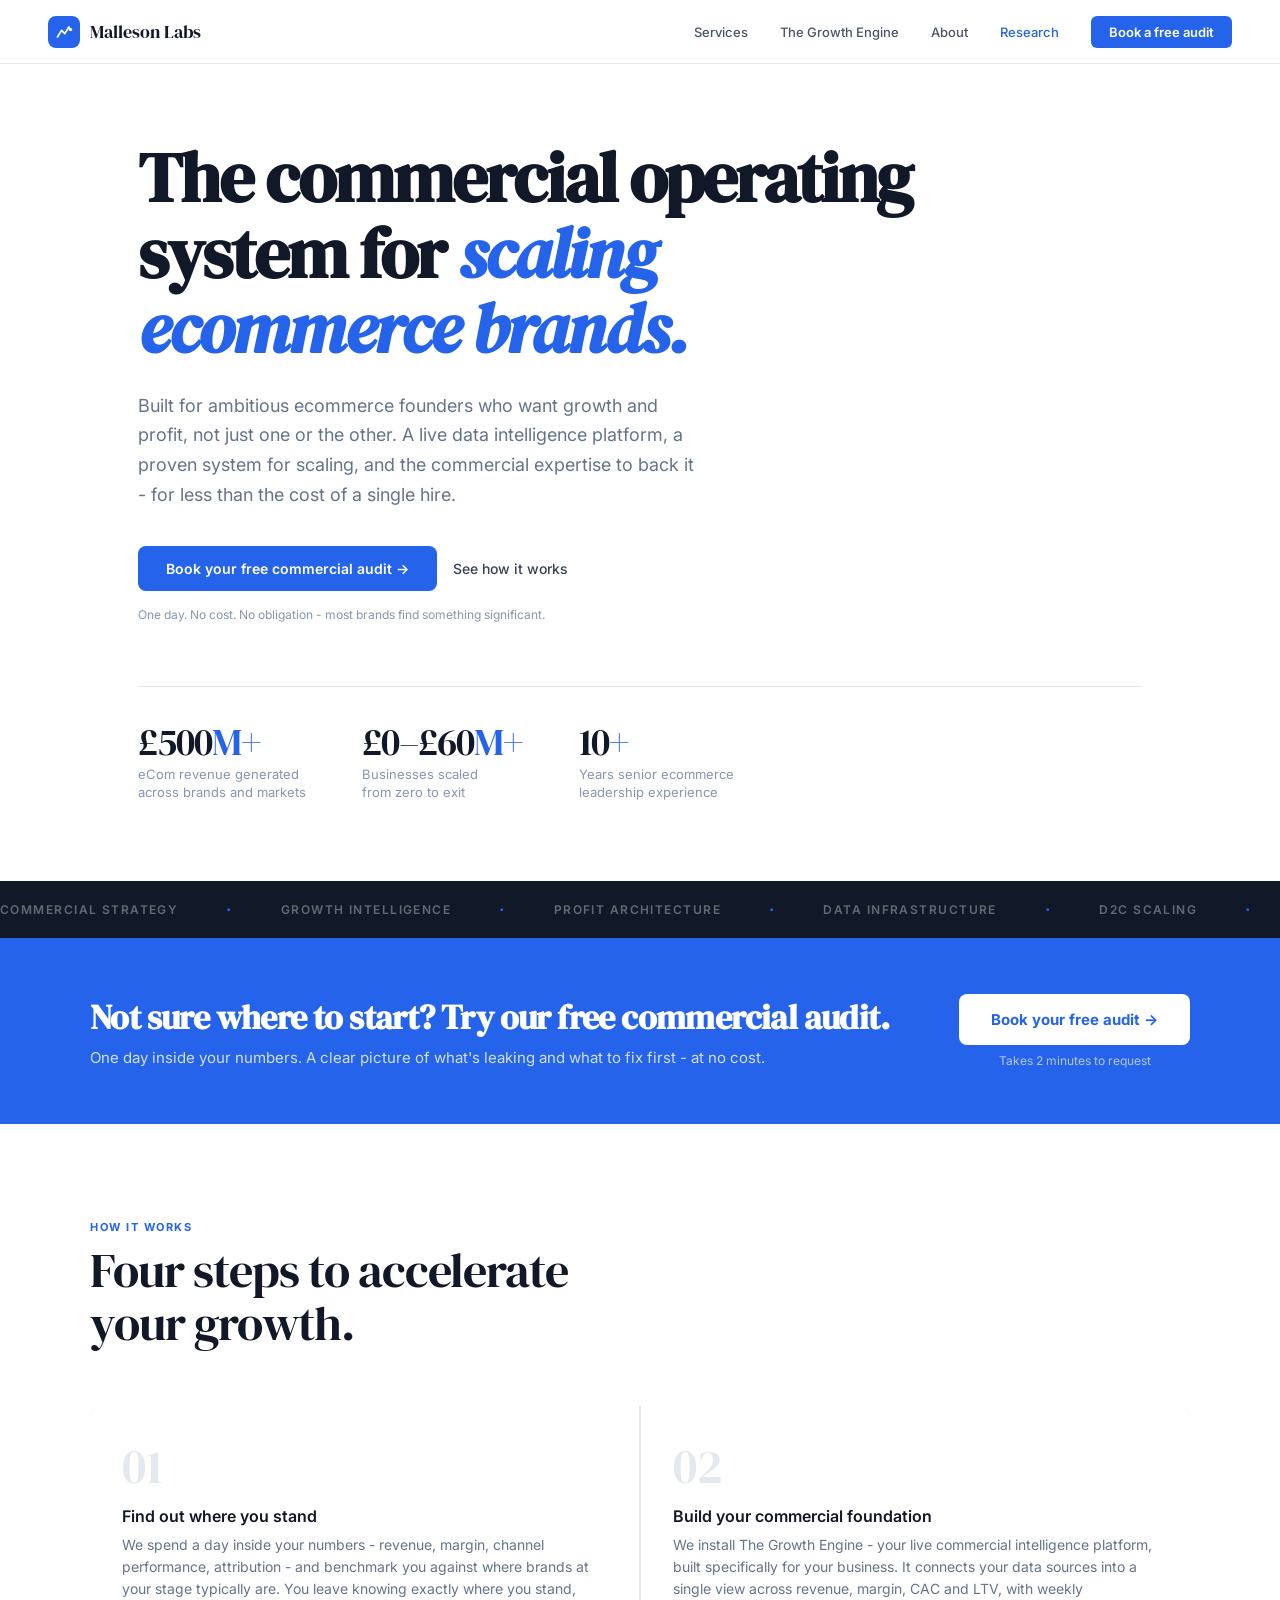
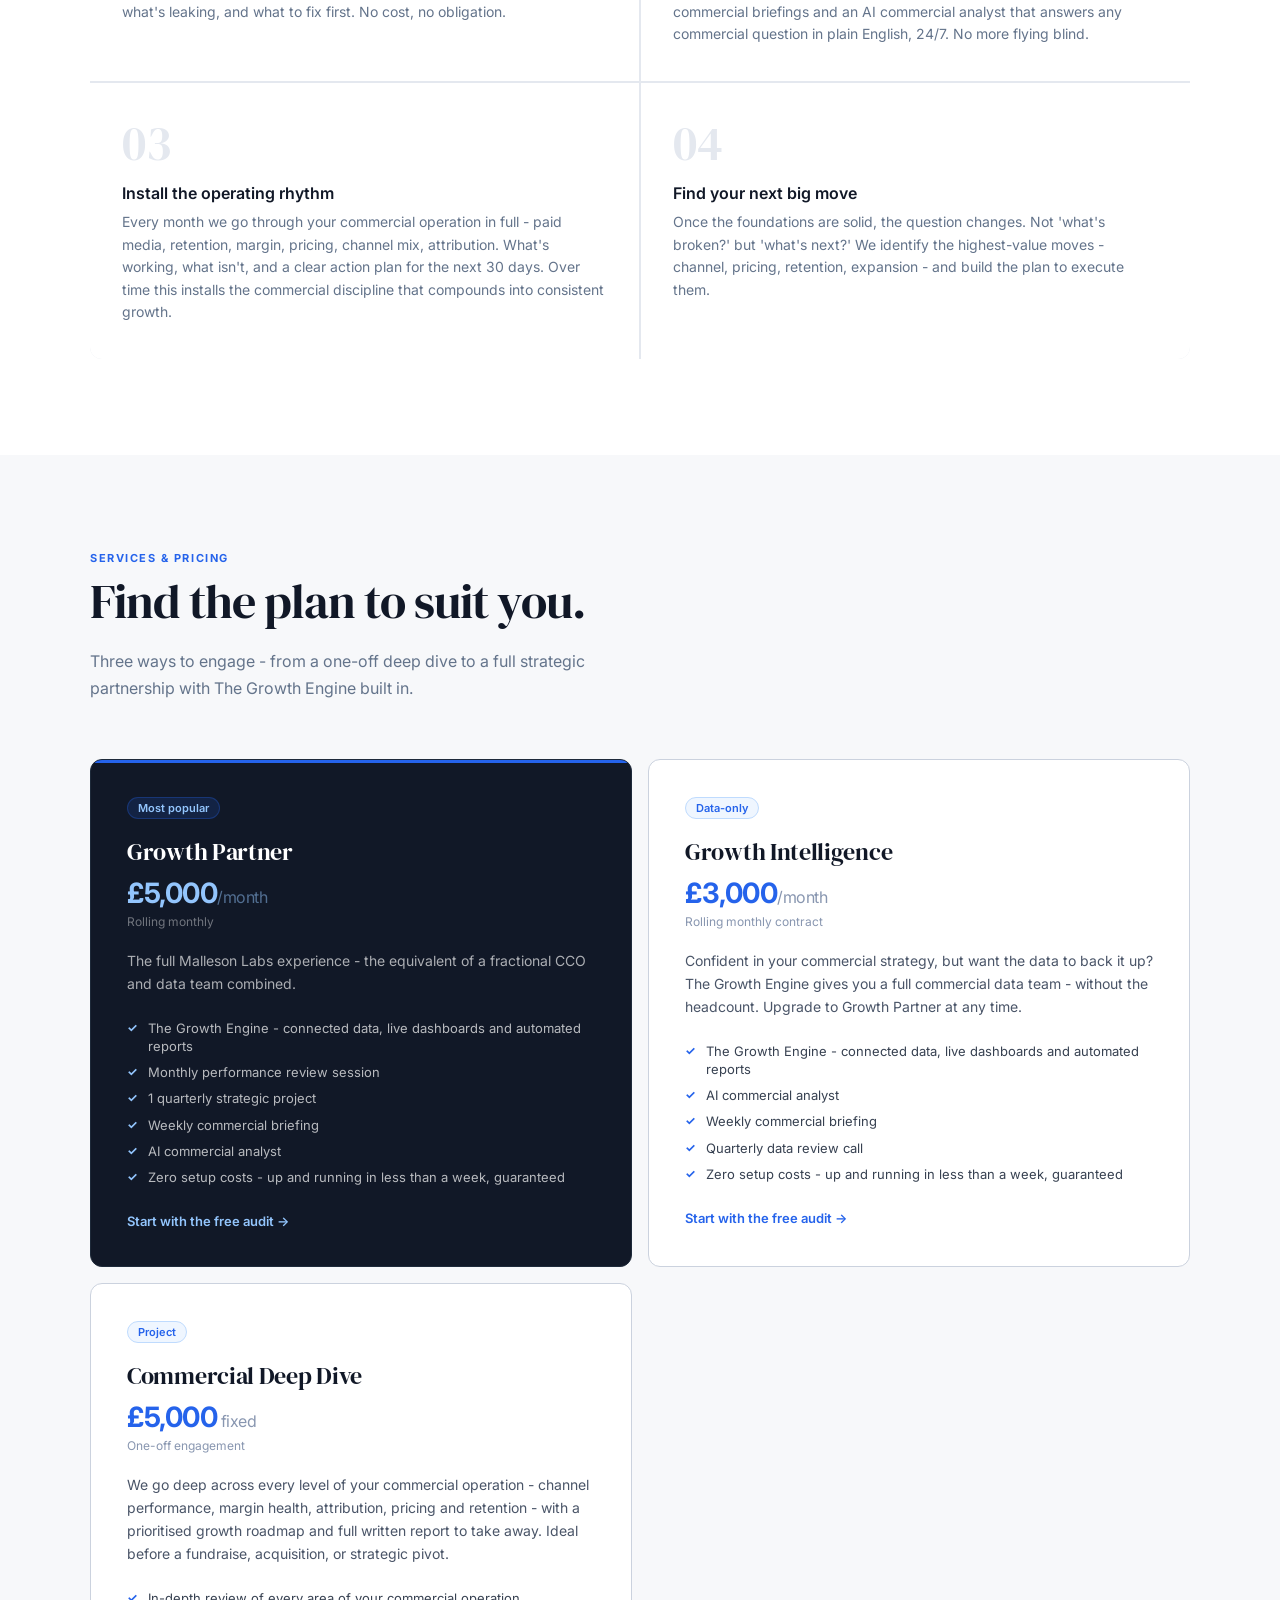
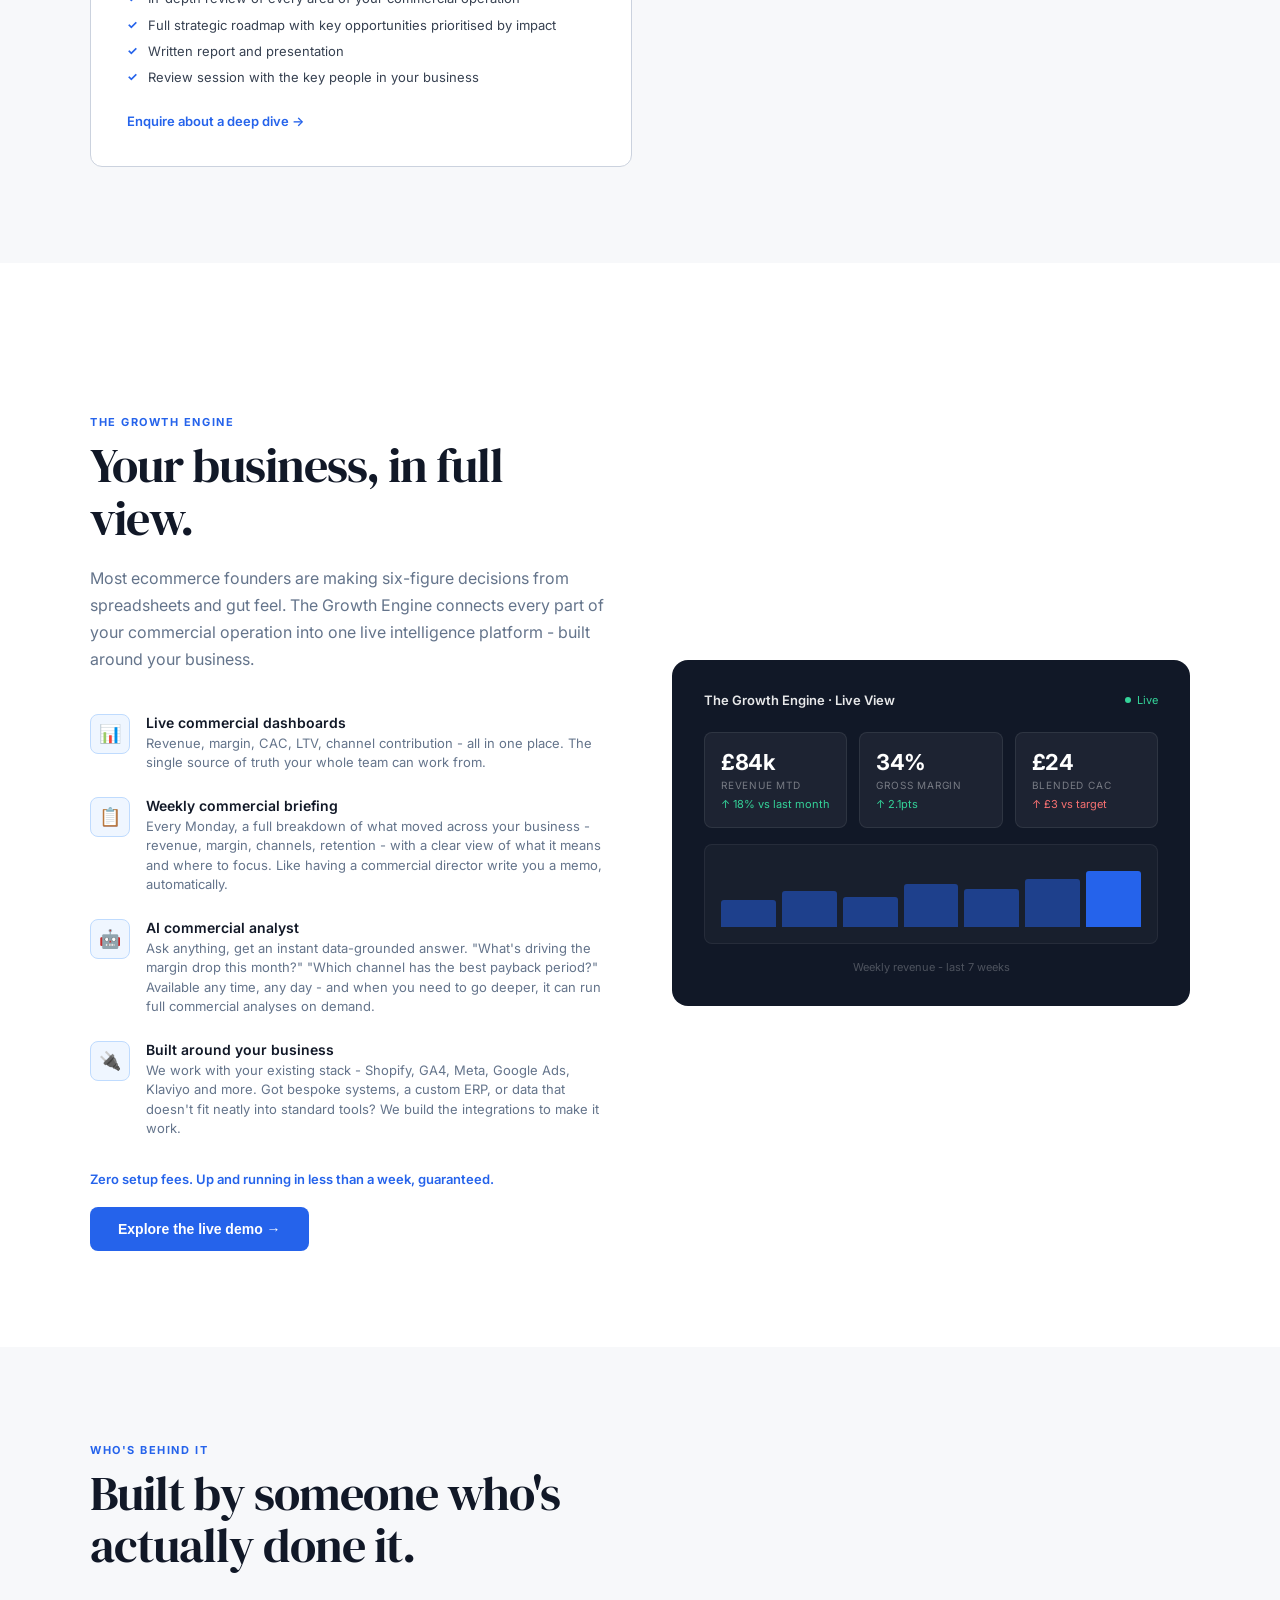
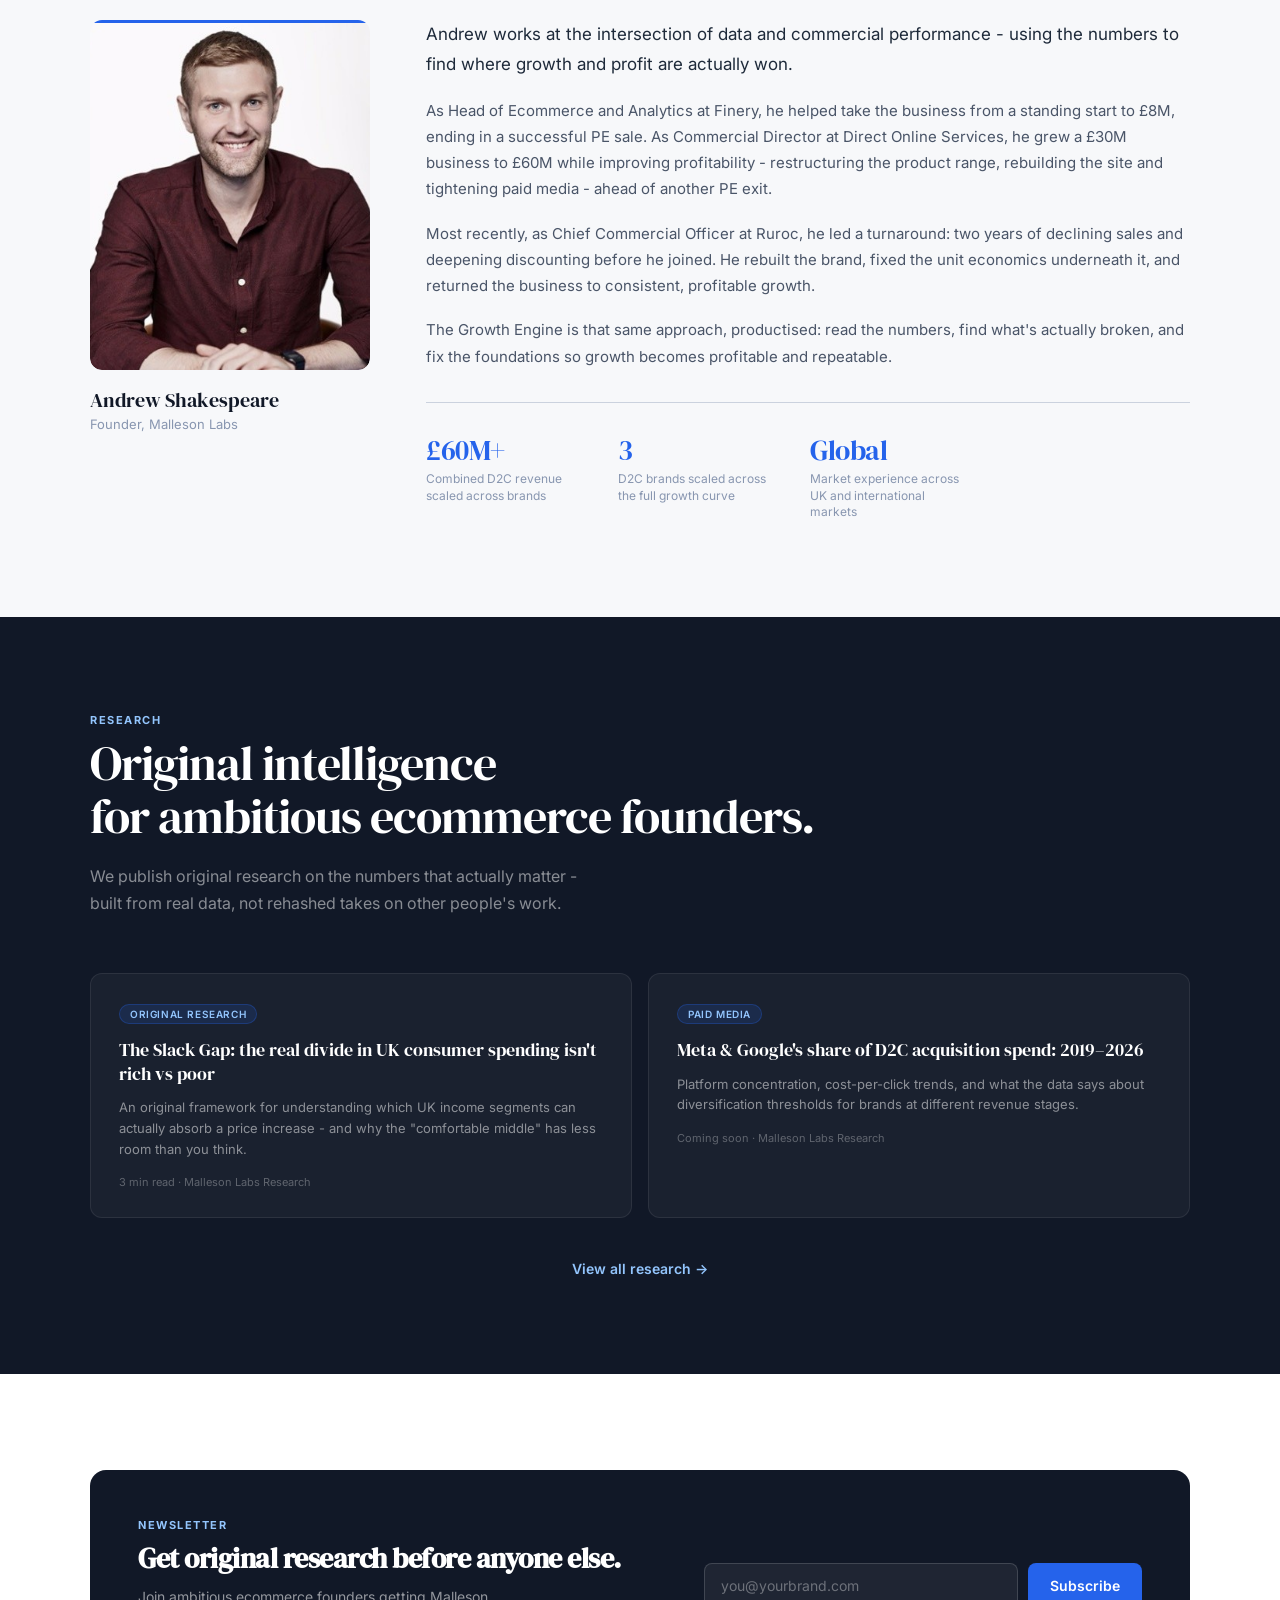
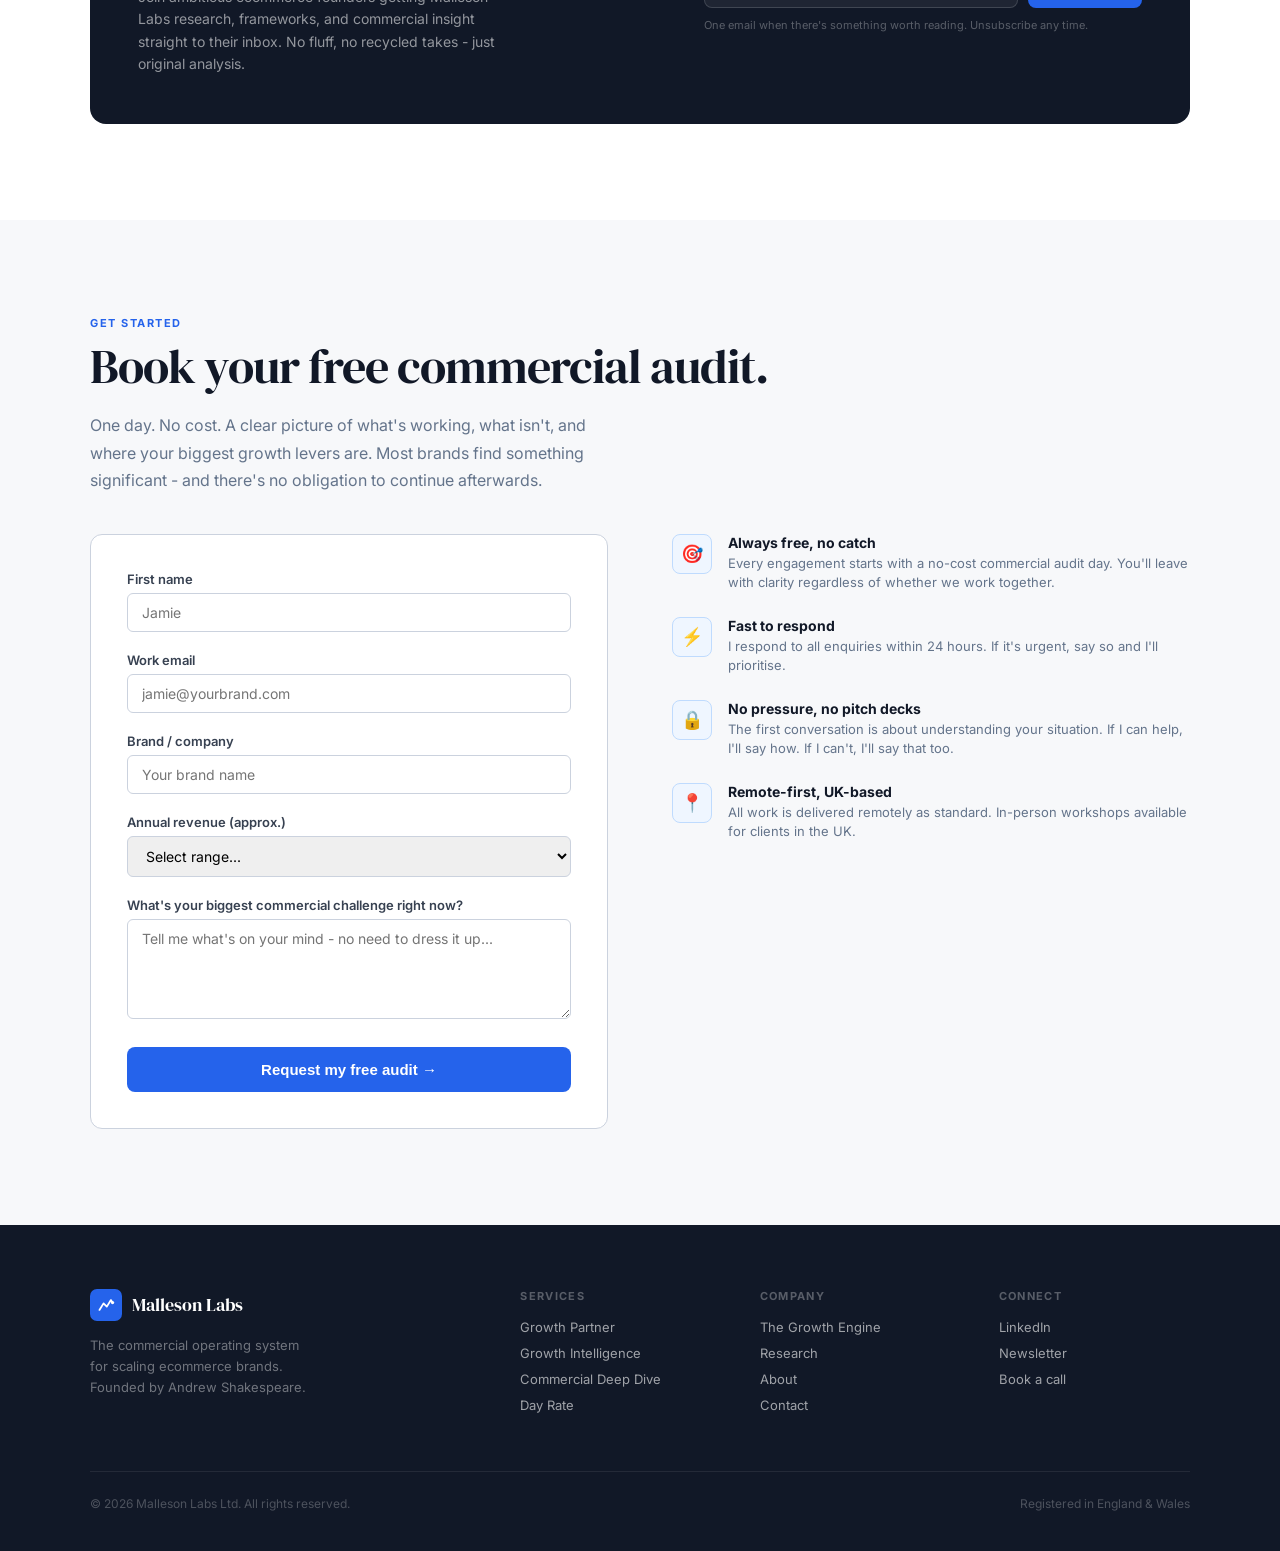
==== index.html @ 9330248b "Rewrite founder bio around data/commercial intersection with three proof points" ====
<!DOCTYPE html>
<html lang="en">
<head>
<meta charset="UTF-8">
<meta name="viewport" content="width=device-width, initial-scale=1.0">
<title>Malleson Labs - The Commercial Operating System for Scaling Ecommerce Brands</title>
<link rel="stylesheet" href="shared.css">
<style>
  /* ── HERO ── */
  .hero {
    padding: 140px 48px 80px;
    max-width: 1100px;
    margin: 0 auto;
  }

  .hero-eyebrow {
    display: inline-flex; align-items: center; gap: 8px;
    background: var(--electric-light);
    border: 1px solid var(--electric-mid);
    border-radius: 100px;
    padding: 5px 14px;
    font-size: 12px; font-weight: 600;
    color: var(--electric);
    letter-spacing: 0.04em;
    margin-bottom: 28px;
  }

  .hero-eyebrow span { width: 6px; height: 6px; background: var(--electric); border-radius: 50%; }

  .hero h1 {
    font-family: 'DM Serif Display', serif;
    font-size: clamp(40px, 5.5vw, 70px);
    line-height: 1.08;
    letter-spacing: -2px;
    color: var(--slate-900);
    max-width: 800px;
    margin-bottom: 24px;
  }

  .hero h1 em { font-style: italic; color: var(--electric); }

  .hero-sub {
    font-size: 18px; line-height: 1.65;
    color: var(--slate-500);
    max-width: 560px;
    margin-bottom: 36px;
  }

  .hero-actions { display: flex; gap: 16px; align-items: center; flex-wrap: wrap; margin-bottom: 16px; }

  .hero-microcopy { font-size: 12px; color: var(--slate-400); }

  .hero-stats {
    margin-top: 64px;
    padding-top: 36px;
    border-top: 1px solid var(--slate-100);
    display: flex; gap: 56px; flex-wrap: wrap;
  }

  .hero-stat .number {
    font-family: 'DM Serif Display', serif;
    font-size: 38px; color: var(--slate-900);
    letter-spacing: -1px; line-height: 1;
  }

  .hero-stat .number em { font-style: normal; color: var(--electric); }

  .hero-stat .label { font-size: 13px; color: var(--slate-400); margin-top: 4px; line-height: 1.4; }

  /* ── MARQUEE ── */
  .marquee-section { background: var(--slate-900); padding: 18px 0; overflow: hidden; }

  .marquee-track { display: flex; gap: 48px; animation: scroll 25s linear infinite; width: max-content; }

  .marquee-item {
    font-size: 12px; font-weight: 600; letter-spacing: 0.12em; text-transform: uppercase;
    color: rgba(255,255,255,0.35); white-space: nowrap; display: flex; align-items: center; gap: 48px;
  }

  .marquee-item::after { content: '·'; color: var(--electric); font-size: 18px; }

  @keyframes scroll { from { transform: translateX(0); } to { transform: translateX(-50%); } }

  /* ── AUDIT HERO STRIP (high-intent, right after hero) ── */
  .audit-strip {
    background: var(--electric);
    padding: 56px 48px;
  }

  .audit-strip-inner {
    max-width: 1100px; margin: 0 auto;
    display: grid; grid-template-columns: 1fr auto;
    gap: 40px; align-items: center;
  }

  .audit-strip h2 {
    font-family: 'DM Serif Display', serif;
    font-size: clamp(24px, 3vw, 34px);
    color: var(--white); letter-spacing: -0.6px; margin-bottom: 8px;
  }

  .audit-strip p { font-size: 15px; color: rgba(255,255,255,0.8); }

  .audit-strip-cta { text-align: center; flex-shrink: 0; }
  .audit-strip-note { font-size: 12px; color: rgba(255,255,255,0.65); margin-top: 8px; }

  /* ── HOW IT WORKS ── */
  .how-grid {
    display: grid; grid-template-columns: repeat(2, 1fr); gap: 2px;
    margin-top: 56px; background: var(--slate-100); border-radius: 12px; overflow: hidden;
  }

  .how-step { background: var(--white); padding: 36px 32px; }

  .step-num { font-family: 'DM Serif Display', serif; font-size: 48px; color: var(--slate-100); line-height: 1; margin-bottom: 16px; }

  .step-title { font-size: 16px; font-weight: 600; color: var(--slate-900); margin-bottom: 8px; }

  .step-body { font-size: 14px; color: var(--slate-500); line-height: 1.6; }

  /* ── SERVICES ── */
  .services-section { background: var(--off-white); }

  .services-grid { display: grid; grid-template-columns: repeat(2, 1fr); gap: 16px; margin-top: 56px; }

  .service-card { background: var(--white); border: 1px solid var(--slate-200); border-radius: 12px; padding: 36px; position: relative; overflow: hidden; }

  .service-card.featured { background: var(--slate-900); border-color: var(--slate-800); }

  .service-card.featured::before { content: ''; position: absolute; top: 0; left: 0; right: 0; height: 3px; background: var(--electric); }

  .service-badge {
    display: inline-block; background: var(--electric-light); border: 1px solid var(--electric-mid);
    color: var(--electric); padding: 3px 10px; border-radius: 100px; font-size: 11px; font-weight: 600; margin-bottom: 16px;
  }

  .service-card.featured .service-badge { background: rgba(37,99,235,0.15); border-color: rgba(37,99,235,0.3); color: #93C5FD; }

  .service-name { font-family: 'DM Serif Display', serif; font-size: 24px; color: var(--slate-900); margin-bottom: 8px; letter-spacing: -0.3px; }

  .service-card.featured .service-name { color: var(--white); }

  .service-price { font-size: 28px; font-weight: 700; color: var(--electric); margin-bottom: 4px; letter-spacing: -0.5px; }

  .service-card.featured .service-price { color: #93C5FD; }

  .service-price-note { font-size: 12px; color: var(--slate-400); margin-bottom: 20px; }
  .service-card.featured .service-price-note { color: rgba(255,255,255,0.4); }

  .service-desc { font-size: 14px; color: var(--slate-600); line-height: 1.65; margin-bottom: 24px; }

  .service-card.featured .service-desc { color: rgba(255,255,255,0.65); }

  .service-includes { list-style: none; display: flex; flex-direction: column; gap: 8px; margin-bottom: 24px; }

  .service-includes li { font-size: 13px; color: var(--slate-700); display: flex; gap: 10px; align-items: flex-start; line-height: 1.4; }

  .service-card.featured .service-includes li { color: rgba(255,255,255,0.7); }

  .service-includes li::before { content: '✓'; color: var(--electric); font-weight: 700; flex-shrink: 0; font-size: 12px; margin-top: 1px; }

  .service-card.featured .service-includes li::before { color: #93C5FD; }

  .service-cta {
    display: inline-flex; align-items: center; gap: 6px;
    font-size: 13px; font-weight: 600; color: var(--electric); text-decoration: none;
  }

  .service-card.featured .service-cta { color: #93C5FD; }

  /* ── GROWTH ENGINE ── */
  .engine-layout { display: grid; grid-template-columns: 1fr 1fr; gap: 64px; align-items: center; margin-top: 56px; }

  .engine-features { display: flex; flex-direction: column; gap: 24px; }

  .engine-feature { display: flex; gap: 16px; align-items: flex-start; }

  .feature-icon {
    width: 40px; height: 40px; flex-shrink: 0; background: var(--electric-light); border: 1px solid var(--electric-mid);
    border-radius: 8px; display: flex; align-items: center; justify-content: center; font-size: 18px;
  }

  .feature-content strong { display: block; font-size: 14px; font-weight: 600; color: var(--slate-900); margin-bottom: 3px; }

  .feature-content p { font-size: 13px; color: var(--slate-500); line-height: 1.5; }

  .engine-visual { background: var(--slate-900); border-radius: 16px; padding: 32px; display: flex; flex-direction: column; gap: 16px; }

  .engine-header { display: flex; align-items: center; justify-content: space-between; margin-bottom: 8px; }

  .engine-title { font-size: 13px; font-weight: 600; color: rgba(255,255,255,0.9); }
  .engine-live { font-size: 11px; color: #34D399; display: flex; align-items: center; gap: 6px; }
  .live-dot { width: 6px; height: 6px; background: #34D399; border-radius: 50%; }

  .metric-row { display: grid; grid-template-columns: repeat(3, 1fr); gap: 12px; }

  .metric-tile { background: rgba(255,255,255,0.05); border: 1px solid rgba(255,255,255,0.08); border-radius: 8px; padding: 16px; }

  .metric-tile .m-value { font-size: 22px; font-weight: 700; color: var(--white); letter-spacing: -0.5px; }

  .metric-tile .m-label { font-size: 10px; color: rgba(255,255,255,0.4); text-transform: uppercase; letter-spacing: 0.08em; margin-top: 4px; }

  .metric-tile .m-delta { font-size: 11px; margin-top: 6px; }
  .metric-tile .m-delta.up { color: #34D399; }
  .metric-tile .m-delta.down { color: #F87171; }

  .chart-mock { background: rgba(255,255,255,0.03); border: 1px solid rgba(255,255,255,0.06); border-radius: 8px; padding: 16px; height: 100px; display: flex; align-items: flex-end; gap: 6px; }

  .bar { flex: 1; border-radius: 3px 3px 0 0; background: rgba(37,99,235,0.5); }
  .bar.highlight { background: var(--electric); }

  /* ── FOUNDER ── */
  .founder-section { background: var(--off-white); }

  .founder-layout { display: grid; grid-template-columns: 280px 1fr; gap: 56px; align-items: start; margin-top: 48px; }

  .founder-portrait {
    width: 100%; aspect-ratio: 4/5; border-radius: 12px;
    position: relative; overflow: hidden;
  }

  .founder-portrait::before { content: ''; position: absolute; top: 0; left: 0; right: 0; height: 3px; background: var(--electric); }

  .founder-initials { font-family: 'DM Serif Display', serif; font-size: 64px; color: rgba(255,255,255,0.15); }

  .founder-name-tag { margin-top: 16px; }
  .founder-name-tag .fname { font-family: 'DM Serif Display', serif; font-size: 20px; color: var(--slate-900); }
  .founder-name-tag .frole { font-size: 13px; color: var(--slate-400); margin-top: 2px; }

  .founder-content p { font-size: 15px; line-height: 1.75; color: var(--slate-600); margin-bottom: 18px; }
  .founder-content p:first-of-type { font-size: 17px; color: var(--slate-800); }

  .founder-stats-row { display: flex; gap: 32px; margin-top: 32px; padding-top: 28px; border-top: 1px solid var(--slate-200); flex-wrap: wrap; }

  .founder-stat .fnum { font-family: 'DM Serif Display', serif; font-size: 28px; color: var(--electric); letter-spacing: -0.5px; }
  .founder-stat .flabel { font-size: 12px; color: var(--slate-400); margin-top: 2px; max-width: 160px; line-height: 1.4; }

  /* ── RESEARCH PREVIEW (homepage teaser) ── */
  .research-section { background: var(--slate-900); }

  .research-section .section-title { color: var(--white); }
  .research-section .section-eyebrow { color: #93C5FD; }
  .research-section .section-body { color: rgba(255,255,255,0.5); }

  .research-grid { display: grid; grid-template-columns: repeat(2, 1fr); gap: 16px; margin-top: 56px; }

  .research-card {
    background: rgba(255,255,255,0.04); border: 1px solid rgba(255,255,255,0.08); border-radius: 12px;
    padding: 28px; text-decoration: none; display: block; transition: border-color 0.2s;
  }

  .research-card:hover { border-color: rgba(37,99,235,0.5); }

  .research-tag {
    display: inline-block; background: rgba(37,99,235,0.15); border: 1px solid rgba(37,99,235,0.3); color: #93C5FD;
    padding: 3px 10px; border-radius: 100px; font-size: 10px; font-weight: 600; letter-spacing: 0.06em; text-transform: uppercase; margin-bottom: 14px;
  }

  .research-title { font-family: 'DM Serif Display', serif; font-size: 18px; color: var(--white); line-height: 1.3; margin-bottom: 12px; }

  .research-summary { font-size: 13px; color: rgba(255,255,255,0.5); line-height: 1.6; margin-bottom: 16px; }

  .research-meta { font-size: 11px; color: rgba(255,255,255,0.3); }

  .research-view-all { text-align: center; margin-top: 40px; }

  .view-all-link {
    color: #93C5FD; font-size: 14px; font-weight: 600; text-decoration: none;
    display: inline-flex; align-items: center; gap: 6px;
  }

  /* Mobile */
  @media (max-width: 768px) {
    .hero { padding: 100px 20px 56px; }
    .audit-strip { padding: 40px 20px; }
    .audit-strip-inner { grid-template-columns: 1fr; text-align: center; }
    .how-grid { grid-template-columns: 1fr; }
    .services-grid { grid-template-columns: 1fr; }
    .engine-layout { grid-template-columns: 1fr; }
    .founder-layout { grid-template-columns: 1fr; }
    .founder-portrait { max-width: 200px; }
    .research-grid { grid-template-columns: 1fr; }
    .hero-stats { gap: 32px; }
    .book-layout-grid { grid-template-columns: 1fr !important; }
  }

  /* ── DEMO MODAL ── */
  .demo-overlay {
    display: none; position: fixed; inset: 0;
    background: rgba(0,0,0,0.5); z-index: 200;
    align-items: center; justify-content: center; padding: 20px;
  }
  .demo-overlay.open { display: flex; }
  .demo-modal {
    background: var(--white); border-radius: 16px;
    padding: 48px; max-width: 480px; width: 100%;
    position: relative;
  }
  .demo-modal-close {
    position: absolute; top: 16px; right: 20px;
    background: none; border: none; font-size: 22px;
    color: var(--slate-400); cursor: pointer; line-height: 1;
  }
  .demo-modal-close:hover { color: var(--slate-900); }
  .demo-modal h3 {
    font-family: 'DM Serif Display', serif;
    font-size: 26px; color: var(--slate-900);
    letter-spacing: -0.5px; margin: 8px 0 12px;
  }
  .demo-modal p { font-size: 14px; color: var(--slate-500); line-height: 1.6; margin-bottom: 24px; }
  .demo-form { display: flex; flex-direction: column; gap: 10px; }
  .demo-input {
    padding: 13px 16px; border: 1.5px solid var(--slate-200);
    border-radius: 8px; font-family: 'Inter', sans-serif;
    font-size: 14px; color: var(--slate-900); outline: none;
    transition: border-color 0.15s;
  }
  .demo-input:focus { border-color: var(--electric); }
  .demo-input::placeholder { color: var(--slate-400); }
  .demo-success { display: none; text-align: center; padding: 16px 0; }
  .demo-success p { color: var(--slate-700); font-weight: 500; margin: 0; }
  .demo-microcopy { font-size: 11px; color: var(--slate-400); text-align: center; margin: 0 !important; }
</style>
</head>
<body>

<!-- NAV -->
<nav>
  <a href="index.html" class="nav-logo">
    <div class="nav-icon">
      <svg viewBox="0 0 22 22" fill="none">
        <path d="M3 17L8 9L12 13L17 5L19 8" stroke="white" stroke-width="2.2" stroke-linecap="round" stroke-linejoin="round"/>
        <circle cx="19" cy="8" r="2" fill="white"/>
      </svg>
    </div>
    <span class="nav-name">Malleson Labs</span>
  </a>
  <div class="nav-links">
    <a href="index.html#services">Services</a>
    <a href="index.html#engine">The Growth Engine</a>
    <a href="index.html#founder">About</a>
    <a href="research.html" class="active">Research</a>
    <a href="index.html#book" class="nav-cta">Book a free audit</a>
  </div>
</nav>

<!-- HERO -->
<div class="hero">
  <h1>The commercial operating system for <em>scaling ecommerce brands.</em></h1>
  <p class="hero-sub">Built for ambitious ecommerce founders who want growth and profit, not just one or the other. A live data intelligence platform, a proven system for scaling, and the commercial expertise to back it - for less than the cost of a single hire.</p>
  <div class="hero-actions">
    <a href="index.html#book" class="btn-primary">Book your free commercial audit →</a>
    <a href="index.html#services" class="btn-secondary">See how it works</a>
  </div>
  <div class="hero-microcopy">One day. No cost. No obligation - most brands find something significant.</div>
  <div class="hero-stats">
    <div class="hero-stat">
      <div class="number">£500<em>M+</em></div>
      <div class="label">eCom revenue generated<br>across brands and markets</div>
    </div>
    <div class="hero-stat">
      <div class="number">£0–£60<em>M+</em></div>
      <div class="label">Businesses scaled<br>from zero to exit</div>
    </div>
    <div class="hero-stat">
      <div class="number">10<em>+</em></div>
      <div class="label">Years senior ecommerce<br>leadership experience</div>
    </div>
  </div>
</div>

<!-- MARQUEE -->
<div class="marquee-section">
  <div class="marquee-track">
    <div class="marquee-item">Commercial Strategy</div>
    <div class="marquee-item">Growth Intelligence</div>
    <div class="marquee-item">Profit Architecture</div>
    <div class="marquee-item">Data Infrastructure</div>
    <div class="marquee-item">D2C Scaling</div>
    <div class="marquee-item">Attribution & Analytics</div>
    <div class="marquee-item">Conversion Optimisation</div>
    <div class="marquee-item">Margin Optimisation</div>
    <div class="marquee-item">Commercial Strategy</div>
    <div class="marquee-item">Growth Intelligence</div>
    <div class="marquee-item">Profit Architecture</div>
    <div class="marquee-item">Data Infrastructure</div>
    <div class="marquee-item">D2C Scaling</div>
    <div class="marquee-item">Attribution & Analytics</div>
    <div class="marquee-item">Conversion Optimisation</div>
    <div class="marquee-item">Margin Optimisation</div>
  </div>
</div>

<!-- AUDIT STRIP - early, high-intent CTA -->
<div class="audit-strip">
  <div class="audit-strip-inner">
    <div>
      <h2>Not sure where to start? Try our free commercial audit.</h2>
      <p>One day inside your numbers. A clear picture of what's leaking and what to fix first - at no cost.</p>
    </div>
    <div class="audit-strip-cta">
      <a href="index.html#book" class="btn-white">Book your free audit →</a>
      <div class="audit-strip-note">Takes 2 minutes to request</div>
    </div>
  </div>
</div>

<!-- HOW IT WORKS -->
<section>
  <div class="container">
    <div class="section-eyebrow">How it works</div>
    <div class="section-title">Four steps to accelerate<br>your growth.</div>
    <div class="how-grid">
      <div class="how-step">
        <div class="step-num">01</div>
        <div class="step-title">Find out where you stand</div>
        <div class="step-body">We spend a day inside your numbers - revenue, margin, channel performance, attribution - and benchmark you against where brands at your stage typically are. You leave knowing exactly where you stand, what's leaking, and what to fix first. No cost, no obligation.</div>
      </div>
      <div class="how-step">
        <div class="step-num">02</div>
        <div class="step-title">Build your commercial foundation</div>
        <div class="step-body">We install The Growth Engine - your live commercial intelligence platform, built specifically for your business. It connects your data sources into a single view across revenue, margin, CAC and LTV, with weekly commercial briefings and an AI commercial analyst that answers any commercial question in plain English, 24/7. No more flying blind.</div>
      </div>
      <div class="how-step">
        <div class="step-num">03</div>
        <div class="step-title">Install the operating rhythm</div>
        <div class="step-body">Every month we go through your commercial operation in full - paid media, retention, margin, pricing, channel mix, attribution. What's working, what isn't, and a clear action plan for the next 30 days. Over time this installs the commercial discipline that compounds into consistent growth.</div>
      </div>
      <div class="how-step">
        <div class="step-num">04</div>
        <div class="step-title">Find your next big move</div>
        <div class="step-body">Once the foundations are solid, the question changes. Not 'what's broken?' but 'what's next?' We identify the highest-value moves - channel, pricing, retention, expansion - and build the plan to execute them.</div>
      </div>
    </div>
  </div>
</section>

<!-- SERVICES -->
<section class="services-section" id="services">
  <div class="container">
    <div class="section-eyebrow">Services & Pricing</div>
    <div class="section-title">Find the plan to suit you.</div>
    <p class="section-body">Three ways to engage - from a one-off deep dive to a full strategic partnership with The Growth Engine built in.</p>

    <div class="services-grid">
      <div class="service-card featured">
        <div class="service-badge">Most popular</div>
        <div class="service-name">Growth Partner</div>
        <div class="service-price">£5,000<span style="font-size:16px;font-weight:400;opacity:0.5">/month</span></div>
        <div class="service-price-note">Rolling monthly</div>
        <div class="service-desc">The full Malleson Labs experience - the equivalent of a fractional CCO and data team combined.</div>
        <ul class="service-includes">
          <li>The Growth Engine - connected data, live dashboards and automated reports</li>
          <li>Monthly performance review session</li>
          <li>1 quarterly strategic project</li>
          <li>Weekly commercial briefing</li>
          <li>AI commercial analyst</li>
          <li>Zero setup costs - up and running in less than a week, guaranteed</li>
        </ul>
        <a href="#book" class="service-cta">Start with the free audit →</a>
      </div>

      <div class="service-card">
        <div class="service-badge">Data-only</div>
        <div class="service-name">Growth Intelligence</div>
        <div class="service-price">£3,000<span style="font-size:16px;font-weight:400;color:var(--slate-400)">/month</span></div>
        <div class="service-price-note">Rolling monthly contract</div>
        <div class="service-desc">Confident in your commercial strategy, but want the data to back it up? The Growth Engine gives you a full commercial data team - without the headcount. Upgrade to Growth Partner at any time.</div>
        <ul class="service-includes">
          <li>The Growth Engine - connected data, live dashboards and automated reports</li>
          <li>AI commercial analyst</li>
          <li>Weekly commercial briefing</li>
          <li>Quarterly data review call</li>
          <li>Zero setup costs - up and running in less than a week, guaranteed</li>
        </ul>
        <a href="#book" class="service-cta">Start with the free audit →</a>
      </div>

      <div class="service-card">
        <div class="service-badge">Project</div>
        <div class="service-name">Commercial Deep Dive</div>
        <div class="service-price">£5,000<span style="font-size:16px;font-weight:400;color:var(--slate-400)"> fixed</span></div>
        <div class="service-price-note">One-off engagement</div>
        <div class="service-desc">We go deep across every level of your commercial operation - channel performance, margin health, attribution, pricing and retention - with a prioritised growth roadmap and full written report to take away. Ideal before a fundraise, acquisition, or strategic pivot.</div>
        <ul class="service-includes">
          <li>In-depth review of every area of your commercial operation</li>
          <li>Full strategic roadmap with key opportunities prioritised by impact</li>
          <li>Written report and presentation</li>
          <li>Review session with the key people in your business</li>
        </ul>
        <a href="#book" class="service-cta">Enquire about a deep dive →</a>
      </div>

    </div>
  </div>
</section>

<!-- GROWTH ENGINE -->
<section id="engine">
  <div class="container">
    <div class="engine-layout">
      <div>
        <div class="section-eyebrow">The Growth Engine</div>
        <div class="section-title">Your business, in full view.</div>
        <p class="section-body" style="margin-bottom: 40px;">Most ecommerce founders are making six-figure decisions from spreadsheets and gut feel. The Growth Engine connects every part of your commercial operation into one live intelligence platform - built around your business.</p>
        <div class="engine-features">
          <div class="engine-feature">
            <div class="feature-icon">📊</div>
            <div class="feature-content">
              <strong>Live commercial dashboards</strong>
              <p>Revenue, margin, CAC, LTV, channel contribution - all in one place. The single source of truth your whole team can work from.</p>
            </div>
          </div>
          <div class="engine-feature">
            <div class="feature-icon">📋</div>
            <div class="feature-content">
              <strong>Weekly commercial briefing</strong>
              <p>Every Monday, a full breakdown of what moved across your business - revenue, margin, channels, retention - with a clear view of what it means and where to focus. Like having a commercial director write you a memo, automatically.</p>
            </div>
          </div>
          <div class="engine-feature">
            <div class="feature-icon">🤖</div>
            <div class="feature-content">
              <strong>AI commercial analyst</strong>
              <p>Ask anything, get an instant data-grounded answer. "What's driving the margin drop this month?" "Which channel has the best payback period?" Available any time, any day - and when you need to go deeper, it can run full commercial analyses on demand.</p>
            </div>
          </div>
          <div class="engine-feature">
            <div class="feature-icon">🔌</div>
            <div class="feature-content">
              <strong>Built around your business</strong>
              <p>We work with your existing stack - Shopify, GA4, Meta, Google Ads, Klaviyo and more. Got bespoke systems, a custom ERP, or data that doesn't fit neatly into standard tools? We build the integrations to make it work.</p>
            </div>
          </div>
        </div>
        <p style="margin-top: 32px; font-size: 13px; font-weight: 600; color: var(--electric);">Zero setup fees. Up and running in less than a week, guaranteed.</p>
        <div style="margin-top: 20px;">
          <button onclick="openDemoModal()" class="btn-primary" style="margin-right: 0;">Explore the live demo →</button>
        </div>
      </div>
      <div class="engine-visual">
        <div class="engine-header">
          <div class="engine-title">The Growth Engine · Live View</div>
          <div class="engine-live"><div class="live-dot"></div> Live</div>
        </div>
        <div class="metric-row">
          <div class="metric-tile">
            <div class="m-value">£84k</div>
            <div class="m-label">Revenue MTD</div>
            <div class="m-delta up">↑ 18% vs last month</div>
          </div>
          <div class="metric-tile">
            <div class="m-value">34%</div>
            <div class="m-label">Gross Margin</div>
            <div class="m-delta up">↑ 2.1pts</div>
          </div>
          <div class="metric-tile">
            <div class="m-value">£24</div>
            <div class="m-label">Blended CAC</div>
            <div class="m-delta down">↑ £3 vs target</div>
          </div>
        </div>
        <div class="chart-mock">
          <div class="bar" style="height:40%"></div>
          <div class="bar" style="height:55%"></div>
          <div class="bar" style="height:45%"></div>
          <div class="bar" style="height:65%"></div>
          <div class="bar" style="height:58%"></div>
          <div class="bar" style="height:72%"></div>
          <div class="bar highlight" style="height:85%"></div>
        </div>
        <div style="font-size:11px;color:rgba(255,255,255,0.25);text-align:center">Weekly revenue - last 7 weeks</div>
      </div>
    </div>
  </div>
</section>

<!-- FOUNDER -->
<section class="founder-section" id="founder">
  <div class="container">
    <div class="section-eyebrow">Who's behind it</div>
    <div class="section-title">Built by someone who's<br>actually done it.</div>
    <div class="founder-layout">
      <div>
        <div class="founder-portrait">
          <img src="images/andrew.jpg" alt="Andrew Shakespeare - Founder, Malleson Labs" style="width:100%;height:100%;object-fit:cover;border-radius:12px;">
        </div>
        <div class="founder-name-tag">
          <div class="fname">Andrew Shakespeare</div>
          <div class="frole">Founder, Malleson Labs</div>
        </div>
      </div>
      <div class="founder-content">
        <p>Andrew works at the intersection of data and commercial performance - using the numbers to find where growth and profit are actually won.</p>
        <p>As Head of Ecommerce and Analytics at Finery, he helped take the business from a standing start to £8M, ending in a successful PE sale. As Commercial Director at Direct Online Services, he grew a £30M business to £60M while improving profitability - restructuring the product range, rebuilding the site and tightening paid media - ahead of another PE exit.</p>
        <p>Most recently, as Chief Commercial Officer at Ruroc, he led a turnaround: two years of declining sales and deepening discounting before he joined. He rebuilt the brand, fixed the unit economics underneath it, and returned the business to consistent, profitable growth.</p>
        <p>The Growth Engine is that same approach, productised: read the numbers, find what's actually broken, and fix the foundations so growth becomes profitable and repeatable.</p>
        <div class="founder-stats-row">
          <div class="founder-stat">
            <div class="fnum">£60M+</div>
            <div class="flabel">Combined D2C revenue scaled across brands</div>
          </div>
          <div class="founder-stat">
            <div class="fnum">3</div>
            <div class="flabel">D2C brands scaled across the full growth curve</div>
          </div>
          <div class="founder-stat">
            <div class="fnum">Global</div>
            <div class="flabel">Market experience across UK and international markets</div>
          </div>
        </div>
      </div>
    </div>
  </div>
</section>

<!-- RESEARCH PREVIEW -->
<section class="research-section" id="research">
  <div class="container">
    <div class="section-eyebrow">Research</div>
    <div class="section-title">Original intelligence<br>for ambitious ecommerce founders.</div>
    <p class="section-body">We publish original research on the numbers that actually matter - built from real data, not rehashed takes on other people's work.</p>
    <div class="research-grid">
      <a href="research/slack-gap.html" class="research-card">
        <div class="research-tag">Original Research</div>
        <div class="research-title">The Slack Gap: the real divide in UK consumer spending isn't rich vs poor</div>
        <div class="research-summary">An original framework for understanding which UK income segments can actually absorb a price increase - and why the "comfortable middle" has less room than you think.</div>
        <div class="research-meta">3 min read · Malleson Labs Research</div>
      </a>
      <a href="research.html" class="research-card">
        <div class="research-tag">Paid Media</div>
        <div class="research-title">Meta & Google's share of D2C acquisition spend: 2019–2026</div>
        <div class="research-summary">Platform concentration, cost-per-click trends, and what the data says about diversification thresholds for brands at different revenue stages.</div>
        <div class="research-meta">Coming soon · Malleson Labs Research</div>
      </a>
    </div>
    <div class="research-view-all">
      <a href="research.html" class="view-all-link">View all research →</a>
    </div>
  </div>
</section>

<!-- NEWSLETTER -->
<section>
  <div class="container">
    <div class="newsletter-banner">
      <div class="newsletter-content">
        <div class="section-eyebrow">Newsletter</div>
        <h3>Get original research before anyone else.</h3>
        <p>Join ambitious ecommerce founders getting Malleson Labs research, frameworks, and commercial insight straight to their inbox. No fluff, no recycled takes - just original analysis.</p>
      </div>
      <div class="newsletter-form">
        <div class="newsletter-input-row">
          <input class="newsletter-input" type="email" placeholder="you@yourbrand.com">
          <button class="newsletter-submit">Subscribe</button>
        </div>
        <div class="newsletter-microcopy">One email when there's something worth reading. Unsubscribe any time.</div>
      </div>
    </div>
  </div>
</section>

<!-- BOOK A CALL -->
<section style="background: var(--off-white);" id="book">
  <div class="container">
    <div class="section-eyebrow">Get started</div>
    <div class="section-title">Book your free commercial audit.</div>
    <p class="section-body" style="margin-bottom: 40px;">One day. No cost. A clear picture of what's working, what isn't, and where your biggest growth levers are. Most brands find something significant - and there's no obligation to continue afterwards.</p>
    <div style="display:grid;grid-template-columns:1fr 1fr;gap:64px;align-items:start;" class="book-layout-grid">
      <div style="background:var(--white);border:1px solid var(--slate-200);border-radius:12px;padding:36px;">
        <div style="margin-bottom:20px;">
          <label style="display:block;font-size:13px;font-weight:600;color:var(--slate-700);margin-bottom:6px;">First name</label>
          <input style="width:100%;padding:10px 14px;border:1.5px solid var(--slate-200);border-radius:6px;font-family:'Inter',sans-serif;font-size:14px;" type="text" placeholder="Jamie">
        </div>
        <div style="margin-bottom:20px;">
          <label style="display:block;font-size:13px;font-weight:600;color:var(--slate-700);margin-bottom:6px;">Work email</label>
          <input style="width:100%;padding:10px 14px;border:1.5px solid var(--slate-200);border-radius:6px;font-family:'Inter',sans-serif;font-size:14px;" type="email" placeholder="jamie@yourbrand.com">
        </div>
        <div style="margin-bottom:20px;">
          <label style="display:block;font-size:13px;font-weight:600;color:var(--slate-700);margin-bottom:6px;">Brand / company</label>
          <input style="width:100%;padding:10px 14px;border:1.5px solid var(--slate-200);border-radius:6px;font-family:'Inter',sans-serif;font-size:14px;" type="text" placeholder="Your brand name">
        </div>
        <div style="margin-bottom:20px;">
          <label style="display:block;font-size:13px;font-weight:600;color:var(--slate-700);margin-bottom:6px;">Annual revenue (approx.)</label>
          <select style="width:100%;padding:10px 14px;border:1.5px solid var(--slate-200);border-radius:6px;font-family:'Inter',sans-serif;font-size:14px;">
            <option value="">Select range...</option>
            <option>Under £500k</option>
            <option>£500k – £2M</option>
            <option>£2M – £5M</option>
            <option>£5M – £15M</option>
            <option>£15M – £30M</option>
            <option>£30M+</option>
          </select>
        </div>
        <div style="margin-bottom:24px;">
          <label style="display:block;font-size:13px;font-weight:600;color:var(--slate-700);margin-bottom:6px;">What's your biggest commercial challenge right now?</label>
          <textarea style="width:100%;padding:10px 14px;border:1.5px solid var(--slate-200);border-radius:6px;font-family:'Inter',sans-serif;font-size:14px;min-height:100px;" placeholder="Tell me what's on your mind - no need to dress it up..."></textarea>
        </div>
        <button style="width:100%;padding:14px;background:var(--electric);color:white;border:none;border-radius:8px;font-size:15px;font-weight:600;cursor:pointer;">Request my free audit →</button>
      </div>
      <div style="display:flex;flex-direction:column;gap:24px;">
        <div style="display:flex;gap:16px;align-items:flex-start;">
          <div style="width:40px;height:40px;flex-shrink:0;background:var(--electric-light);border:1px solid var(--electric-mid);border-radius:8px;display:flex;align-items:center;justify-content:center;font-size:18px;">🎯</div>
          <div><strong style="display:block;font-size:14px;color:var(--slate-900);margin-bottom:3px;">Always free, no catch</strong><p style="font-size:13px;color:var(--slate-500);line-height:1.5;">Every engagement starts with a no-cost commercial audit day. You'll leave with clarity regardless of whether we work together.</p></div>
        </div>
        <div style="display:flex;gap:16px;align-items:flex-start;">
          <div style="width:40px;height:40px;flex-shrink:0;background:var(--electric-light);border:1px solid var(--electric-mid);border-radius:8px;display:flex;align-items:center;justify-content:center;font-size:18px;">⚡</div>
          <div><strong style="display:block;font-size:14px;color:var(--slate-900);margin-bottom:3px;">Fast to respond</strong><p style="font-size:13px;color:var(--slate-500);line-height:1.5;">I respond to all enquiries within 24 hours. If it's urgent, say so and I'll prioritise.</p></div>
        </div>
        <div style="display:flex;gap:16px;align-items:flex-start;">
          <div style="width:40px;height:40px;flex-shrink:0;background:var(--electric-light);border:1px solid var(--electric-mid);border-radius:8px;display:flex;align-items:center;justify-content:center;font-size:18px;">🔒</div>
          <div><strong style="display:block;font-size:14px;color:var(--slate-900);margin-bottom:3px;">No pressure, no pitch decks</strong><p style="font-size:13px;color:var(--slate-500);line-height:1.5;">The first conversation is about understanding your situation. If I can help, I'll say how. If I can't, I'll say that too.</p></div>
        </div>
        <div style="display:flex;gap:16px;align-items:flex-start;">
          <div style="width:40px;height:40px;flex-shrink:0;background:var(--electric-light);border:1px solid var(--electric-mid);border-radius:8px;display:flex;align-items:center;justify-content:center;font-size:18px;">📍</div>
          <div><strong style="display:block;font-size:14px;color:var(--slate-900);margin-bottom:3px;">Remote-first, UK-based</strong><p style="font-size:13px;color:var(--slate-500);line-height:1.5;">All work is delivered remotely as standard. In-person workshops available for clients in the UK.</p></div>
        </div>
      </div>
    </div>
  </div>
</section>

<!-- FOOTER -->
<footer>
  <div class="footer-grid">
    <div>
      <div class="footer-logo">
        <div class="footer-logo-icon">
          <svg width="18" height="18" viewBox="0 0 22 22" fill="none">
            <path d="M3 17L8 9L12 13L17 5L19 8" stroke="white" stroke-width="2.2" stroke-linecap="round" stroke-linejoin="round"/>
            <circle cx="19" cy="8" r="2" fill="white"/>
          </svg>
        </div>
        <span class="footer-logo-text">Malleson Labs</span>
      </div>
      <div class="footer-tagline">The commercial operating system for scaling ecommerce brands. Founded by Andrew Shakespeare.</div>
    </div>
    <div class="footer-col">
      <h4>Services</h4>
      <a href="index.html#services">Growth Partner</a>
      <a href="index.html#services">Growth Intelligence</a>
      <a href="index.html#services">Commercial Deep Dive</a>
      <a href="index.html#services">Day Rate</a>
    </div>
    <div class="footer-col">
      <h4>Company</h4>
      <a href="index.html#engine">The Growth Engine</a>
      <a href="research.html">Research</a>
      <a href="index.html#founder">About</a>
      <a href="index.html#book">Contact</a>
    </div>
    <div class="footer-col">
      <h4>Connect</h4>
      <a href="#">LinkedIn</a>
      <a href="index.html#newsletter">Newsletter</a>
      <a href="index.html#book">Book a call</a>
    </div>
  </div>
  <div class="footer-bottom">
    <p>© 2026 Malleson Labs Ltd. All rights reserved.</p>
    <p>Registered in England & Wales</p>
  </div>
</footer>

<!-- STICKY MOBILE CTA -->
<div class="sticky-cta">
  <div class="sticky-cta-inner">
    <span class="sticky-cta-text">Free audit available</span>
    <a href="#book" class="btn-primary">Book now</a>
  </div>
</div>

<!-- DEMO MODAL -->
<div class="demo-overlay" id="demoModal">
  <div class="demo-modal">
    <button class="demo-modal-close" onclick="closeDemoModal()">×</button>
    <div class="section-eyebrow">The Growth Engine</div>
    <h3>Explore the live demo</h3>
    <p>Enter your email and we'll give you instant access to a live demo instance of The Growth Engine.</p>
    <div id="demoFormWrap">
      <form class="demo-form" onsubmit="submitDemoForm(event)">
        <input type="email" class="demo-input" placeholder="Your email address" required id="demoEmail">
        <button type="submit" class="btn-primary" style="text-align:center;">Get instant access →</button>
      </form>
      <p class="demo-microcopy" style="margin-top: 10px;">No spam. Unsubscribe any time.</p>
    </div>
    <div class="demo-success" id="demoSuccess">
      <p>You're in. <a href="YOUR_DEMO_URL" target="_blank" style="color:var(--electric);font-weight:600;">Click here to access the demo →</a></p>
    </div>
  </div>
</div>

<script>
  // Replace these two values when ready:
  var MAILCHIMP_URL = 'YOUR_MAILCHIMP_JSONP_URL'; // e.g. https://yourdomain.us1.list-manage.com/subscribe/post-json?u=XXX&id=XXX
  var DEMO_URL = 'YOUR_DEMO_URL'; // e.g. https://demo.yourdomain.com

  function openDemoModal() {
    document.getElementById('demoModal').classList.add('open');
    document.body.style.overflow = 'hidden';
  }

  function closeDemoModal() {
    document.getElementById('demoModal').classList.remove('open');
    document.body.style.overflow = '';
  }

  document.getElementById('demoModal').addEventListener('click', function(e) {
    if (e.target === this) closeDemoModal();
  });

  function submitDemoForm(e) {
    e.preventDefault();
    var email = document.getElementById('demoEmail').value;
    var url = MAILCHIMP_URL + '&EMAIL=' + encodeURIComponent(email) + '&c=handleMailchimpResponse';

    window.handleMailchimpResponse = function(data) {
      document.getElementById('demoFormWrap').style.display = 'none';
      var success = document.getElementById('demoSuccess');
      success.style.display = 'block';
      success.querySelector('a').href = DEMO_URL;
    };

    var script = document.createElement('script');
    script.src = url;
    document.body.appendChild(script);
  }
</script>

</body>
</html>
---- shared.css ----
@import url('https://fonts.googleapis.com/css2?family=Inter:wght@300;400;500;600;700&family=DM+Serif+Display:ital@0;1&display=swap');

*, *::before, *::after { box-sizing: border-box; margin: 0; padding: 0; }

:root {
  --white: #FFFFFF; --off-white: #F7F8FA; --slate-50: #F1F3F7;
  --slate-100: #E4E8EF; --slate-200: #CBD2DE; --slate-400: #8896B0;
  --slate-500: #64748B; --slate-600: #4A5568; --slate-700: #374151;
  --slate-800: #1E2A3A; --slate-900: #111827;
  --electric: #2563EB; --electric-dark: #1D4ED8;
  --electric-light: #EFF6FF; --electric-mid: #BFDBFE;
}

html { scroll-behavior: smooth; }

body {
  font-family: 'Inter', sans-serif;
  background: var(--white);
  color: var(--slate-900);
  -webkit-font-smoothing: antialiased;
}

a { color: inherit; }

/* ── NAV ── */
nav {
  position: fixed; top: 0; left: 0; right: 0;
  background: rgba(255,255,255,0.95);
  backdrop-filter: blur(10px);
  border-bottom: 1px solid var(--slate-100);
  z-index: 100;
  padding: 0 48px;
  height: 64px;
  display: flex; align-items: center; justify-content: space-between;
}

.nav-logo { display: flex; align-items: center; gap: 10px; text-decoration: none; }

.nav-icon {
  width: 32px; height: 32px; background: var(--electric);
  border-radius: 8px; display: flex; align-items: center; justify-content: center;
  flex-shrink: 0;
}

.nav-icon svg { width: 18px; height: 18px; }

.nav-name {
  font-family: 'DM Serif Display', serif;
  font-size: 18px; color: var(--slate-900);
}

.nav-links { display: flex; align-items: center; gap: 32px; }

.nav-links a {
  font-size: 13px; font-weight: 500;
  color: var(--slate-600); text-decoration: none;
  transition: color 0.15s;
}

.nav-links a:hover, .nav-links a.active { color: var(--electric); }

.nav-cta {
  background: var(--electric) !important;
  color: var(--white) !important;
  padding: 8px 18px;
  border-radius: 6px;
  font-size: 13px !important;
  font-weight: 600 !important;
}

.nav-cta:hover { background: var(--electric-dark) !important; }

/* ── SECTIONS ── */
section { padding: 96px 48px; }

.container { max-width: 1100px; margin: 0 auto; }
.container-narrow { max-width: 720px; margin: 0 auto; }

.section-eyebrow {
  font-size: 11px; font-weight: 700;
  letter-spacing: 0.14em; text-transform: uppercase;
  color: var(--electric); margin-bottom: 10px;
}

.section-title {
  font-family: 'DM Serif Display', serif;
  font-size: clamp(32px, 4vw, 48px);
  letter-spacing: -1px; line-height: 1.1;
  color: var(--slate-900); margin-bottom: 20px;
}

.section-body {
  font-size: 16px; line-height: 1.7;
  color: var(--slate-500); max-width: 520px;
}

/* ── BUTTONS ── */
.btn-primary {
  background: var(--electric); color: var(--white);
  padding: 14px 28px; border-radius: 8px;
  font-size: 14px; font-weight: 600;
  text-decoration: none; border: none; cursor: pointer;
  transition: background 0.15s;
  display: inline-block;
}

.btn-primary:hover { background: var(--electric-dark); }

.btn-secondary {
  color: var(--slate-700); font-size: 14px; font-weight: 500;
  text-decoration: none;
  display: flex; align-items: center; gap: 6px;
}

.btn-secondary:hover { color: var(--electric); }

.btn-white {
  background: var(--white); color: var(--electric);
  padding: 16px 32px; border-radius: 8px;
  font-size: 15px; font-weight: 700;
  text-decoration: none; display: inline-block;
  transition: transform 0.15s;
  white-space: nowrap;
}

.btn-white:hover { transform: translateY(-1px); }

.btn-outline-white {
  background: transparent; color: var(--white);
  border: 1.5px solid rgba(255,255,255,0.3);
  padding: 14px 28px; border-radius: 8px;
  font-size: 14px; font-weight: 600;
  text-decoration: none; display: inline-block;
  transition: border-color 0.15s;
}

.btn-outline-white:hover { border-color: rgba(255,255,255,0.6); }

/* ── STICKY MOBILE CTA ── */
.sticky-cta {
  display: none;
  position: fixed;
  bottom: 0; left: 0; right: 0;
  background: var(--white);
  border-top: 1px solid var(--slate-200);
  padding: 12px 20px;
  z-index: 90;
  box-shadow: 0 -4px 20px rgba(0,0,0,0.06);
}

.sticky-cta-inner {
  display: flex; gap: 10px; align-items: center;
}

.sticky-cta .btn-primary { flex: 1; text-align: center; padding: 12px; }
.sticky-cta-text { font-size: 12px; color: var(--slate-500); flex-shrink: 0; }

@media (max-width: 768px) {
  .sticky-cta { display: block; }
  body { padding-bottom: 70px; }
}

/* ── NEWSLETTER BANNER (reusable) ── */
.newsletter-banner {
  background: var(--slate-900);
  border-radius: 16px;
  padding: 48px;
  display: grid;
  grid-template-columns: 1.2fr 1fr;
  gap: 40px;
  align-items: center;
}

.newsletter-content .section-eyebrow { color: #93C5FD; }

.newsletter-content h3 {
  font-family: 'DM Serif Display', serif;
  font-size: 28px; color: var(--white);
  letter-spacing: -0.5px; margin-bottom: 10px; line-height: 1.2;
}

.newsletter-content p { font-size: 14px; color: rgba(255,255,255,0.55); line-height: 1.6; max-width: 380px; }

.newsletter-form { display: flex; gap: 10px; flex-direction: column; }

.newsletter-input-row { display: flex; gap: 10px; }

.newsletter-input {
  flex: 1; padding: 13px 16px;
  border: 1.5px solid rgba(255,255,255,0.15);
  background: rgba(255,255,255,0.06);
  border-radius: 8px;
  font-family: 'Inter', sans-serif;
  font-size: 14px; color: var(--white);
  outline: none;
}

.newsletter-input::placeholder { color: rgba(255,255,255,0.35); }
.newsletter-input:focus { border-color: var(--electric); }

.newsletter-submit {
  background: var(--electric); color: var(--white);
  border: none; border-radius: 8px;
  padding: 13px 22px;
  font-family: 'Inter', sans-serif;
  font-size: 14px; font-weight: 600;
  cursor: pointer; white-space: nowrap;
  transition: background 0.15s;
}

.newsletter-submit:hover { background: var(--electric-dark); }

.newsletter-microcopy { font-size: 11px; color: rgba(255,255,255,0.3); }

/* ── FOOTER ── */
footer {
  background: var(--slate-900);
  padding: 64px 48px 40px;
}

.footer-grid {
  max-width: 1100px; margin: 0 auto;
  display: grid;
  grid-template-columns: 2fr 1fr 1fr 1fr;
  gap: 48px;
  margin-bottom: 48px;
}

.footer-logo { display: flex; align-items: center; gap: 10px; margin-bottom: 14px; }

.footer-logo-icon {
  width: 32px; height: 32px; background: var(--electric);
  border-radius: 7px; display: flex; align-items: center; justify-content: center;
}

.footer-logo-text {
  font-family: 'DM Serif Display', serif;
  font-size: 18px; color: var(--white);
}

.footer-tagline { font-size: 13px; color: rgba(255,255,255,0.4); line-height: 1.6; max-width: 220px; }

.footer-col h4 {
  font-size: 11px; font-weight: 700;
  text-transform: uppercase; letter-spacing: 0.12em;
  color: rgba(255,255,255,0.3); margin-bottom: 16px;
}

.footer-col a {
  display: block; font-size: 13px;
  color: rgba(255,255,255,0.6); text-decoration: none;
  margin-bottom: 10px; transition: color 0.15s;
}

.footer-col a:hover { color: var(--white); }

.footer-bottom {
  max-width: 1100px; margin: 0 auto;
  padding-top: 24px;
  border-top: 1px solid rgba(255,255,255,0.08);
  display: flex; justify-content: space-between; align-items: center;
}

.footer-bottom p { font-size: 12px; color: rgba(255,255,255,0.25); }

/* ── MOBILE ── */
@media (max-width: 768px) {
  nav { padding: 0 20px; }
  .nav-links { display: none; }
  section { padding: 64px 20px; }
  .newsletter-banner { grid-template-columns: 1fr; padding: 32px; }
  .newsletter-input-row { flex-direction: column; }
  .footer-grid { grid-template-columns: 1fr 1fr; }
  .footer-bottom { flex-direction: column; gap: 8px; text-align: center; }
}
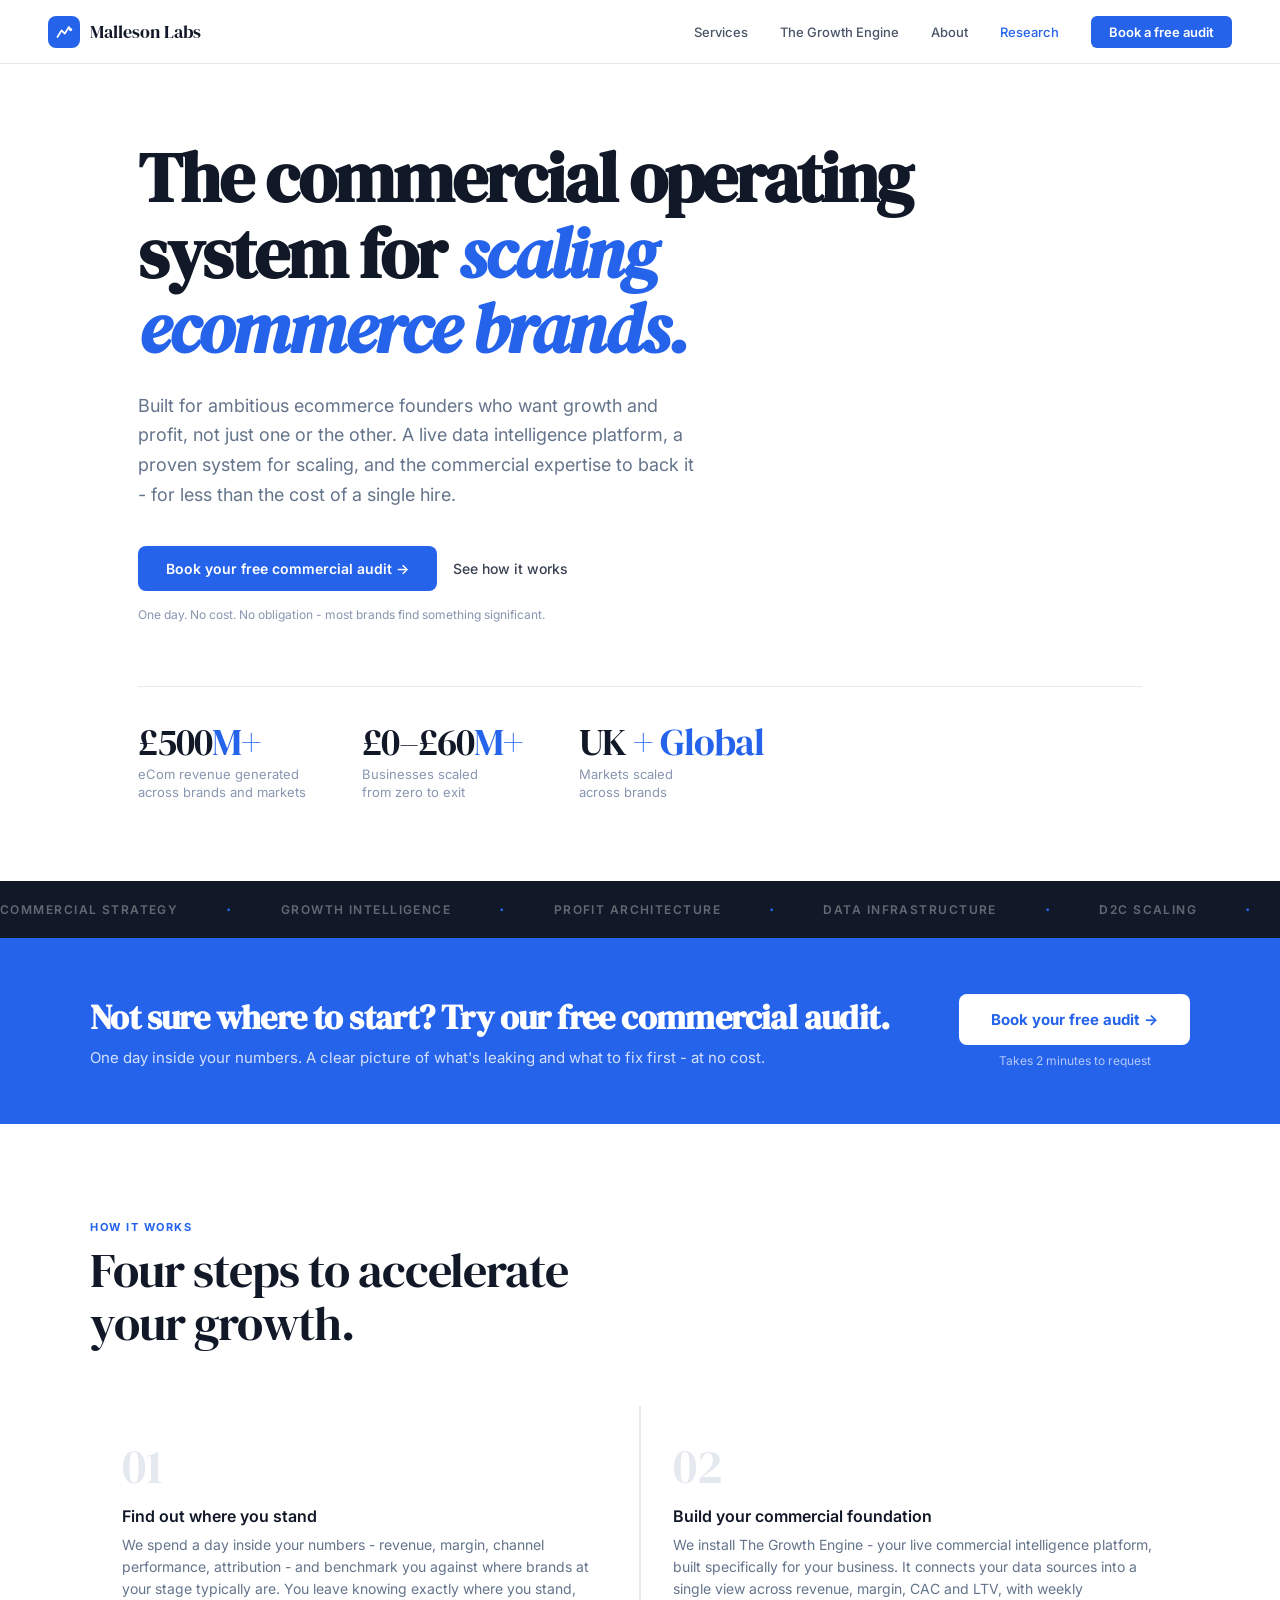
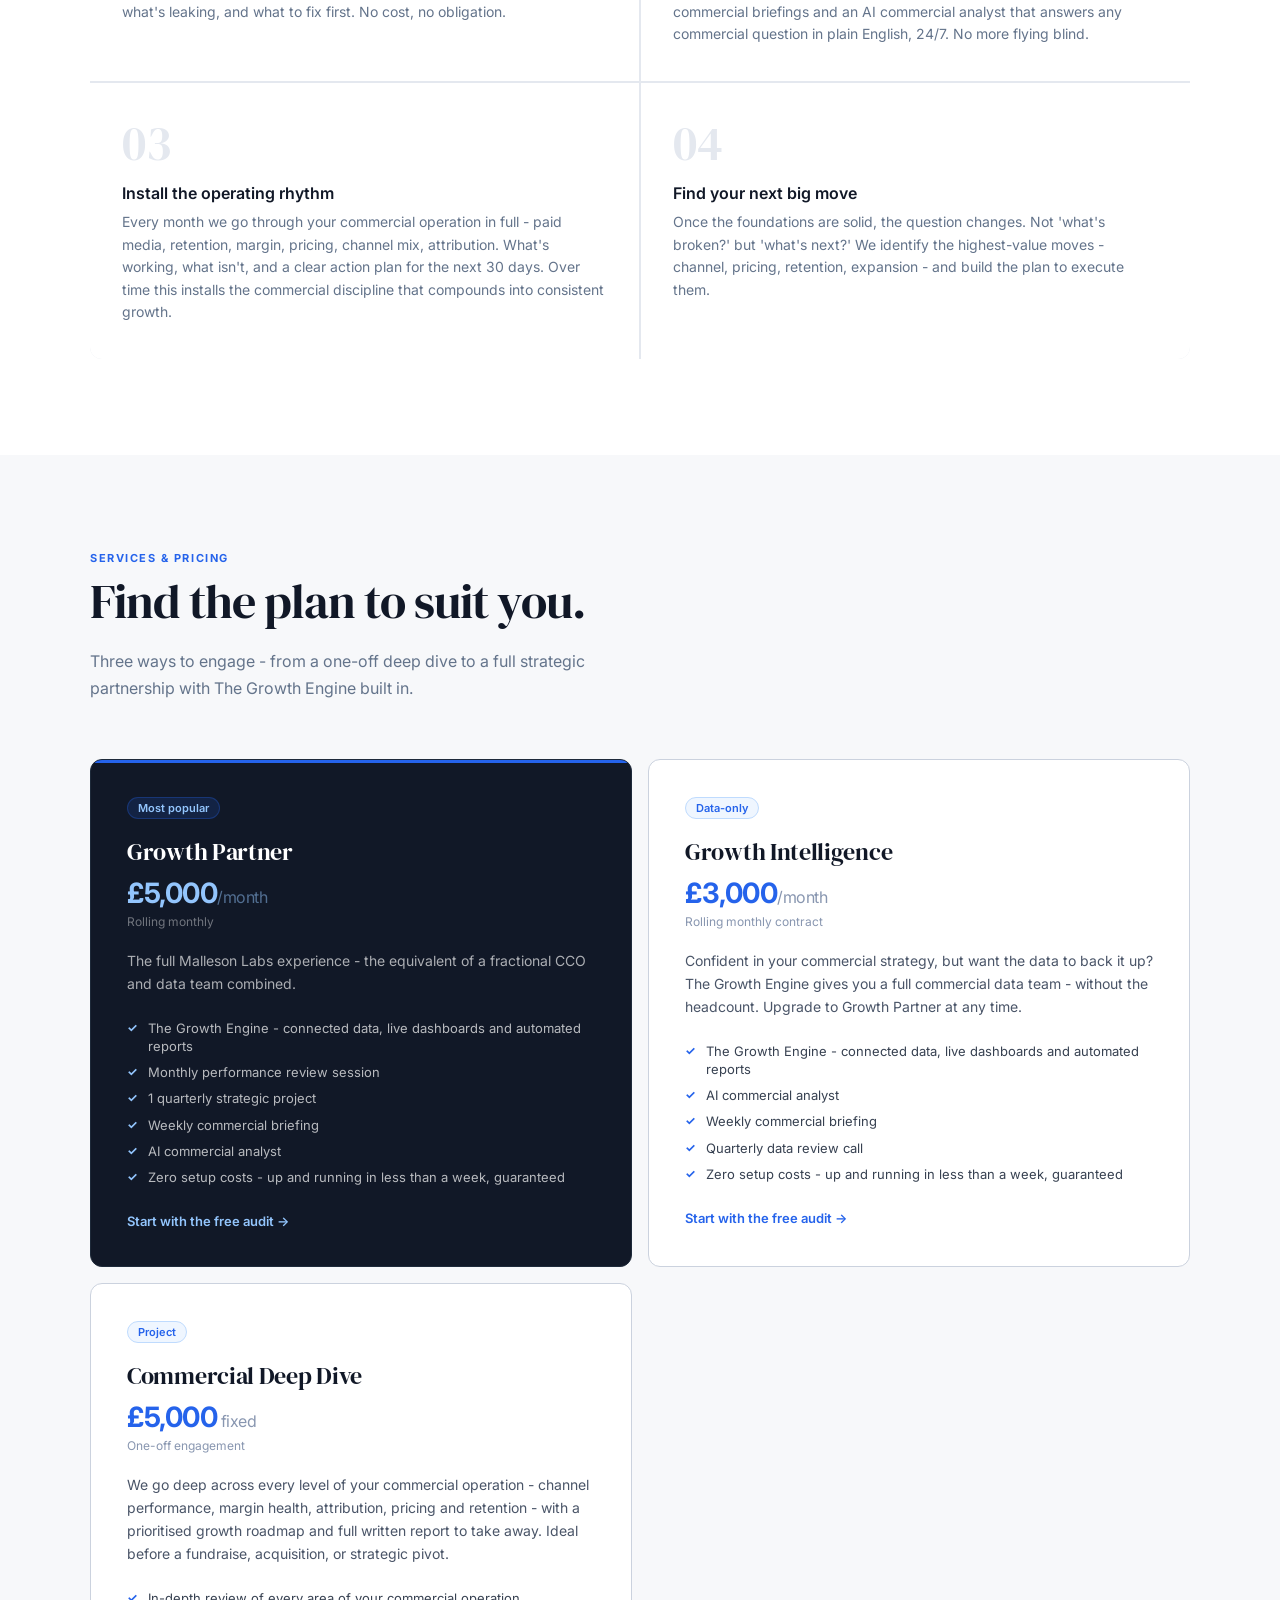
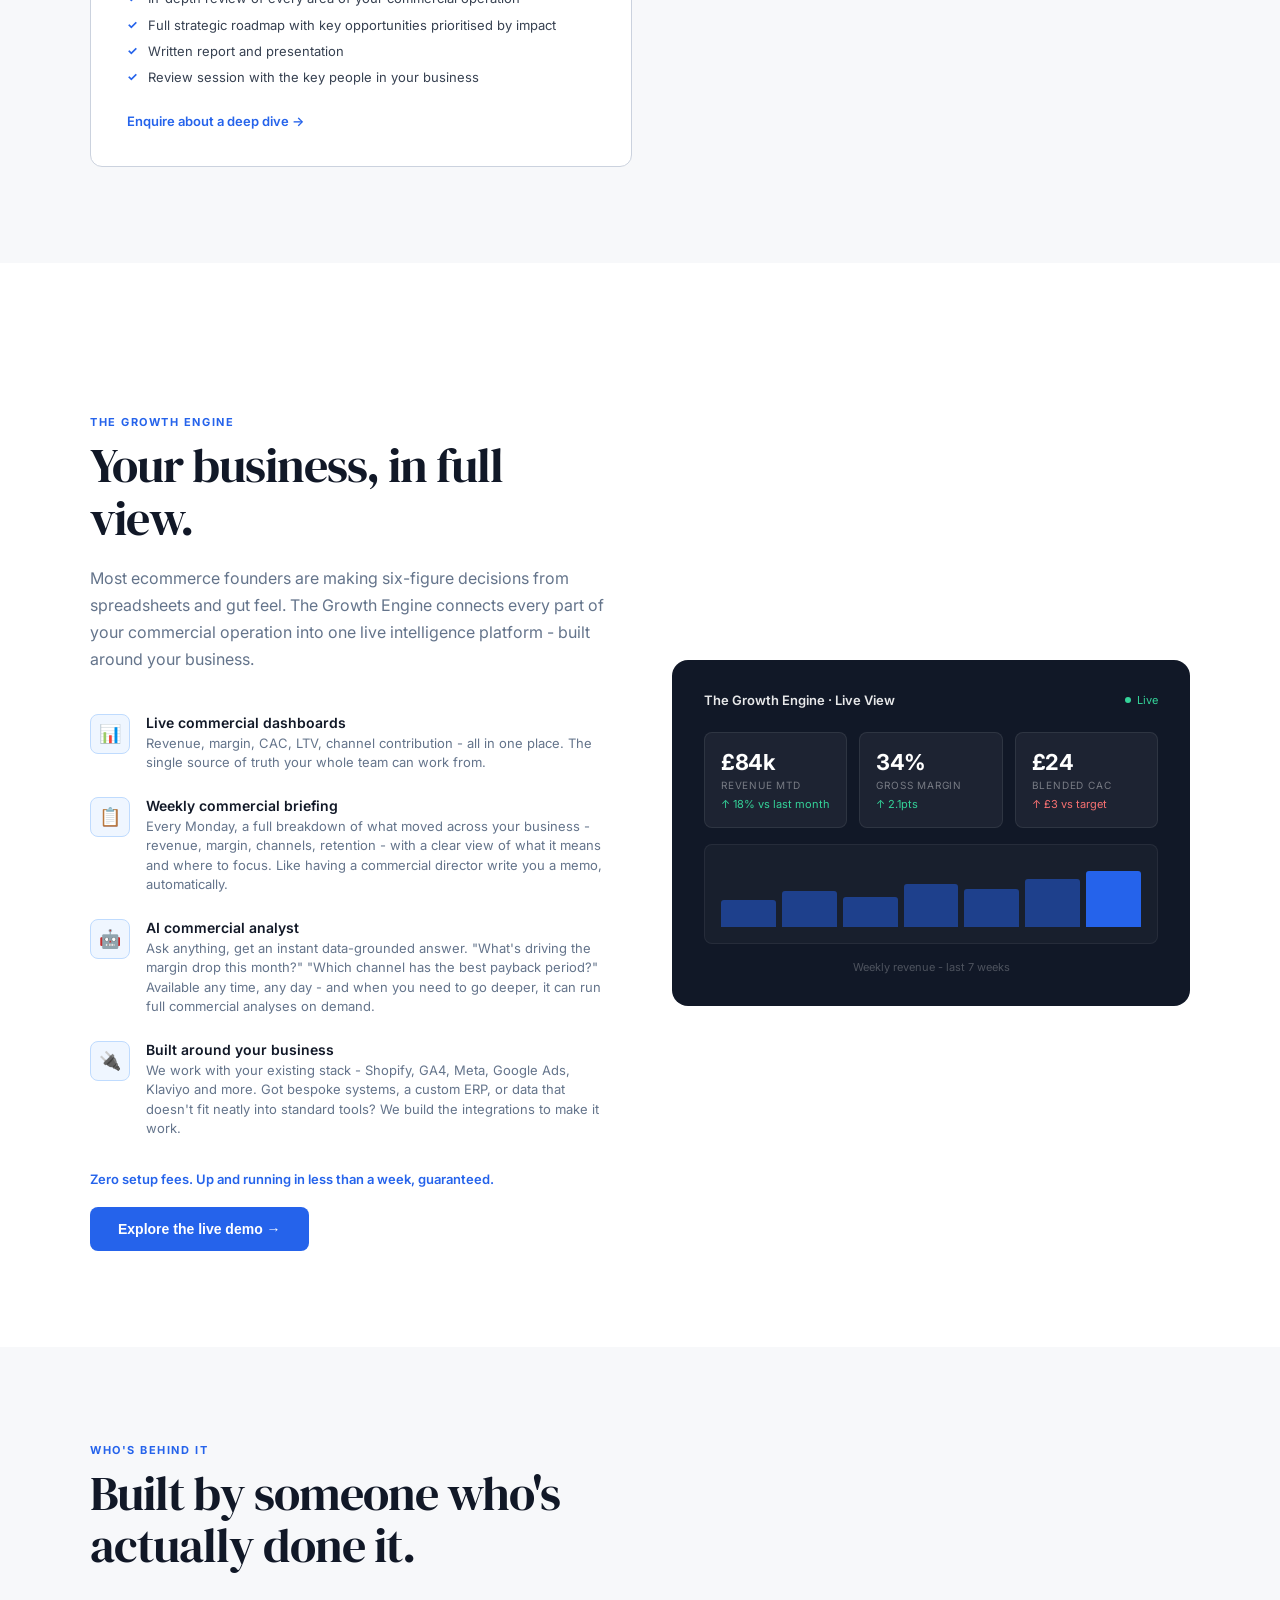
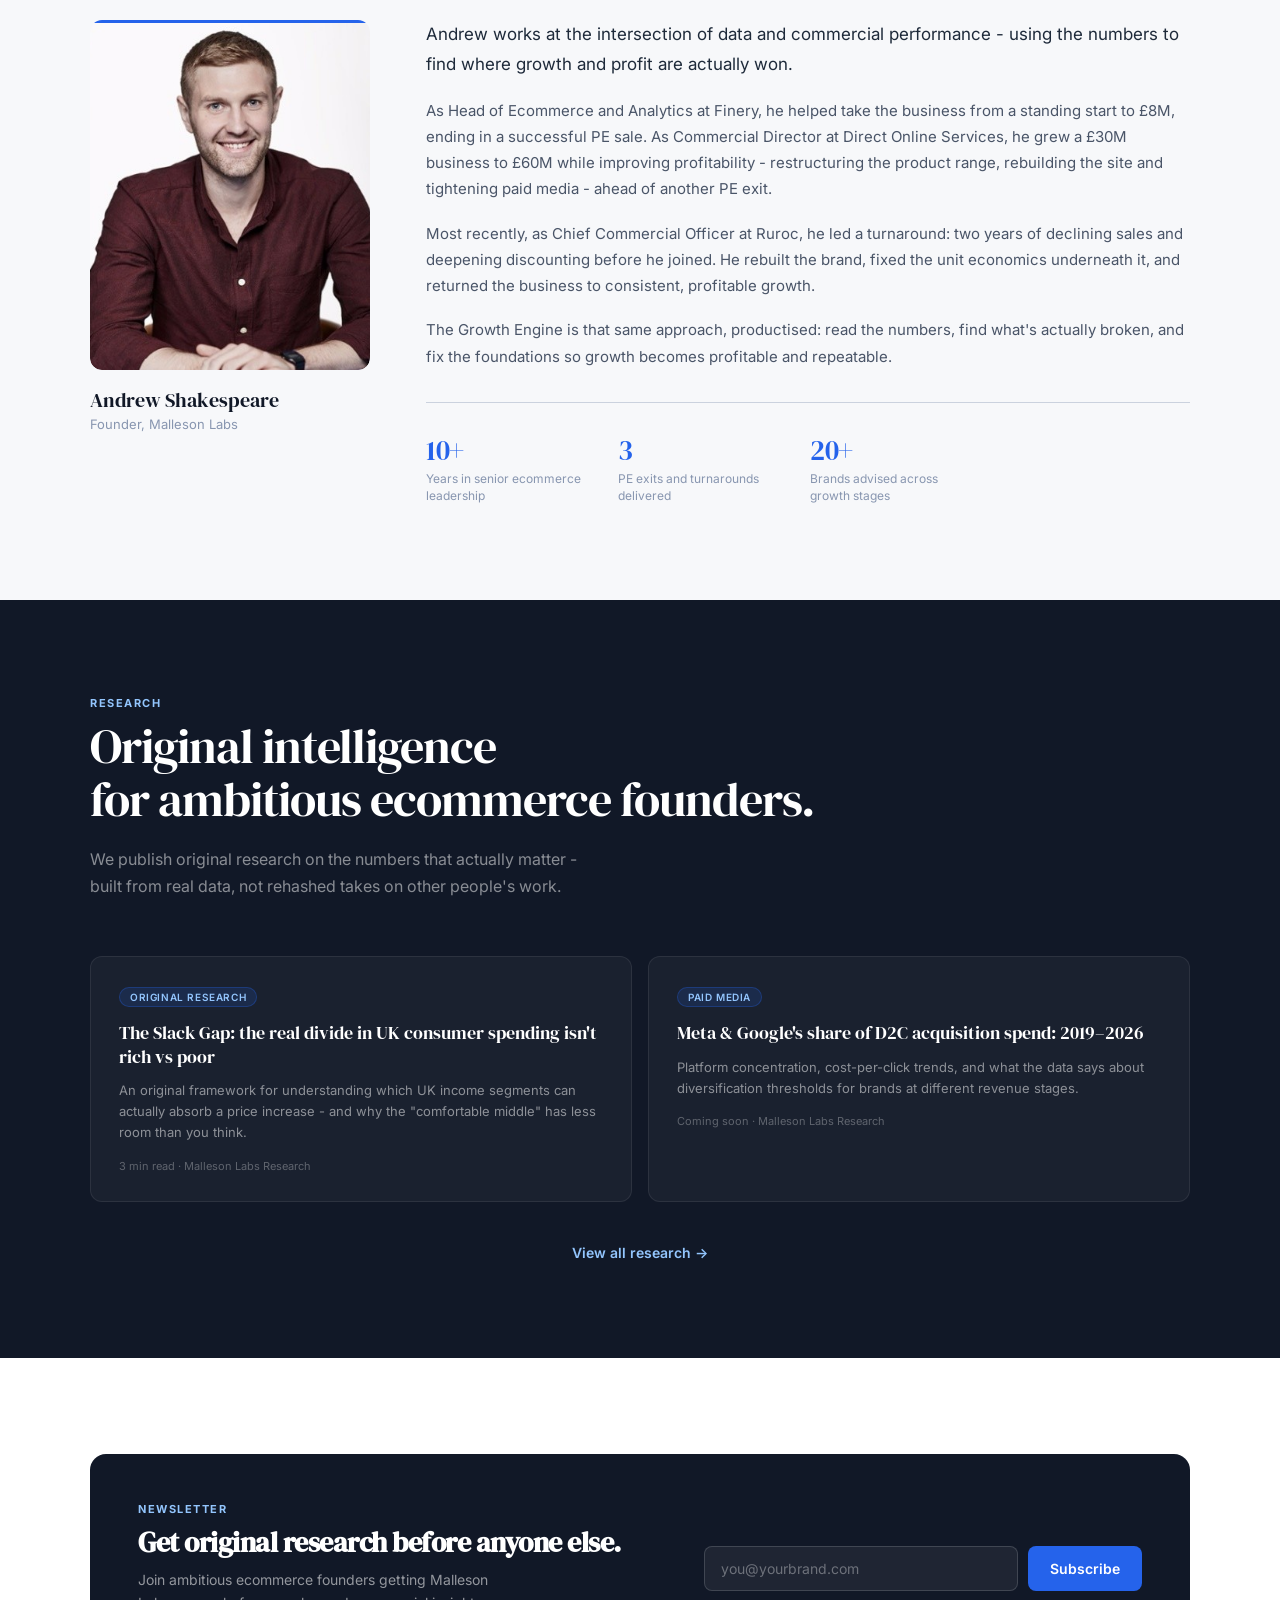
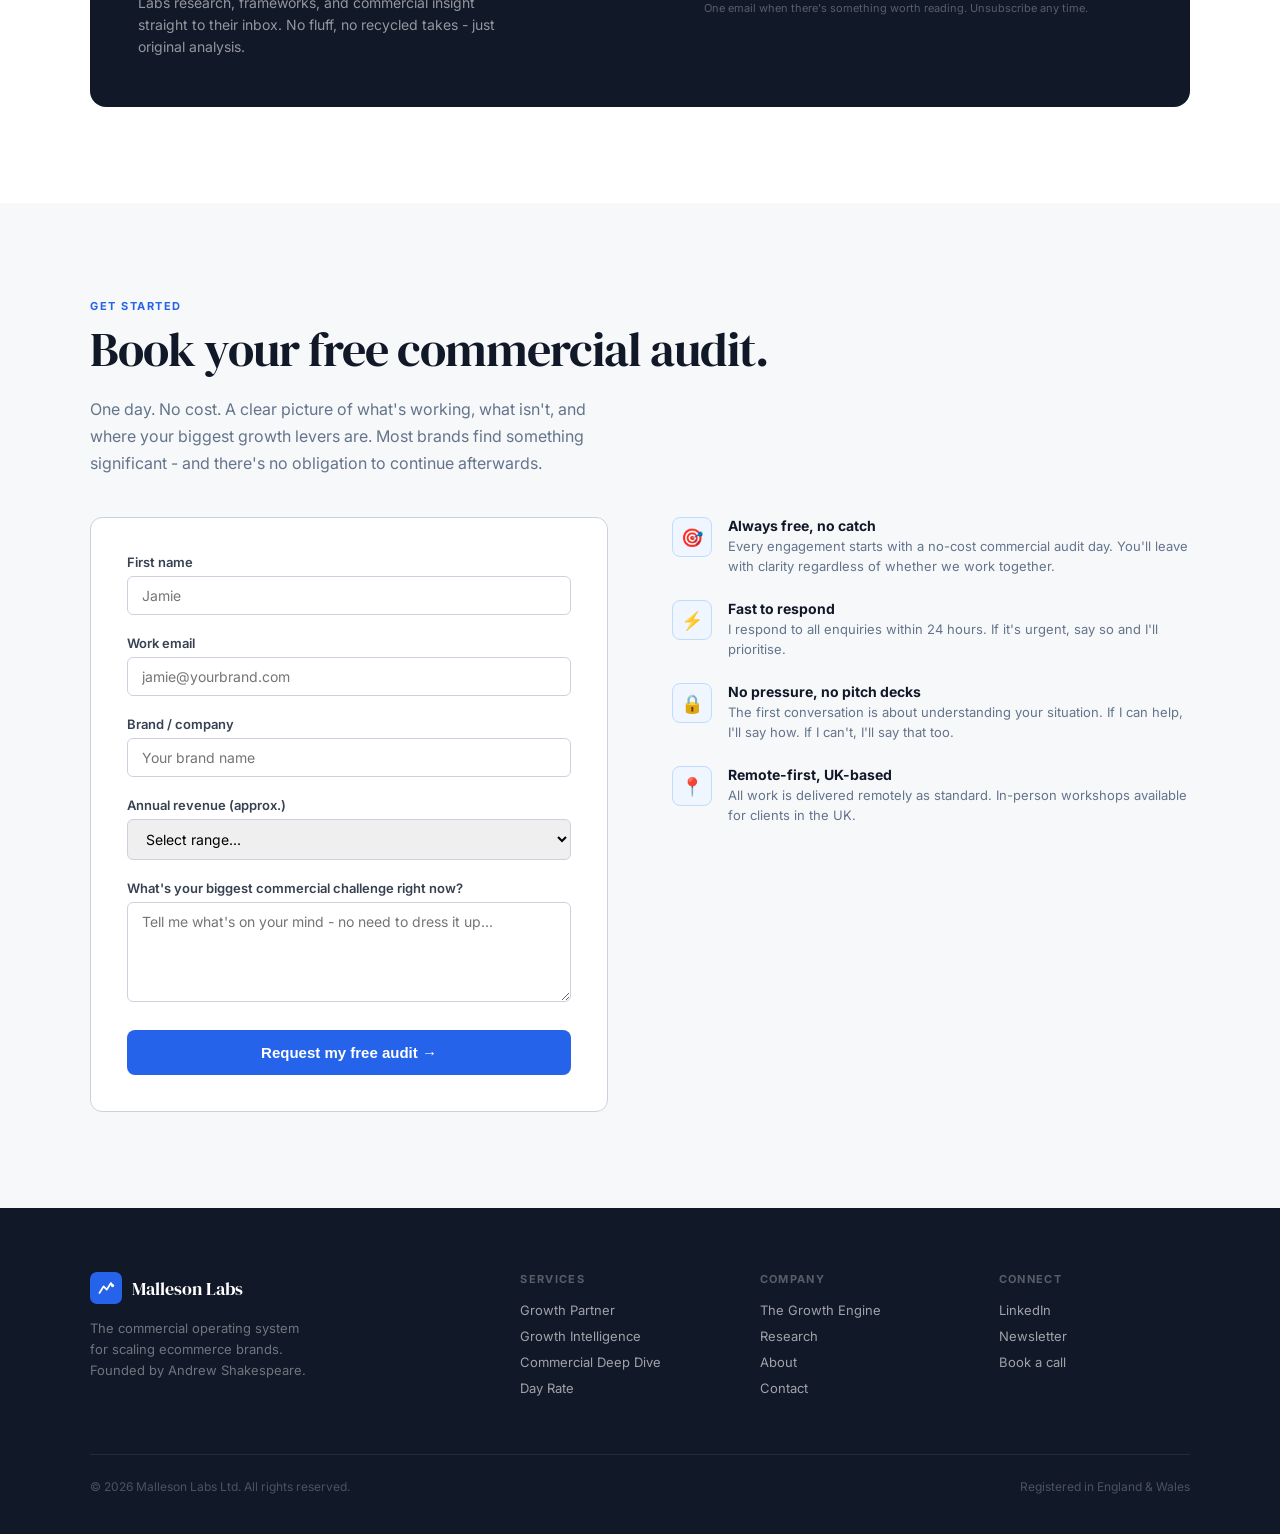
==== commit 9663a609: "Update founder stats and hero third stat to markets reach" ====
--- a/index.html
+++ b/index.html
@@ -363,8 +363,8 @@
       <div class="label">Businesses scaled<br>from zero to exit</div>
     </div>
     <div class="hero-stat">
-      <div class="number">10<em>+</em></div>
-      <div class="label">Years senior ecommerce<br>leadership experience</div>
+      <div class="number">UK <em>+ Global</em></div>
+      <div class="label">Markets scaled<br>across brands</div>
     </div>
   </div>
 </div>
@@ -597,16 +597,16 @@
         <p>The Growth Engine is that same approach, productised: read the numbers, find what's actually broken, and fix the foundations so growth becomes profitable and repeatable.</p>
         <div class="founder-stats-row">
           <div class="founder-stat">
-            <div class="fnum">£60M+</div>
-            <div class="flabel">Combined D2C revenue scaled across brands</div>
+            <div class="fnum">10+</div>
+            <div class="flabel">Years in senior ecommerce leadership</div>
           </div>
           <div class="founder-stat">
             <div class="fnum">3</div>
-            <div class="flabel">D2C brands scaled across the full growth curve</div>
+            <div class="flabel">PE exits and turnarounds delivered</div>
           </div>
           <div class="founder-stat">
-            <div class="fnum">Global</div>
-            <div class="flabel">Market experience across UK and international markets</div>
+            <div class="fnum">20+</div>
+            <div class="flabel">Brands advised across growth stages</div>
           </div>
         </div>
       </div>
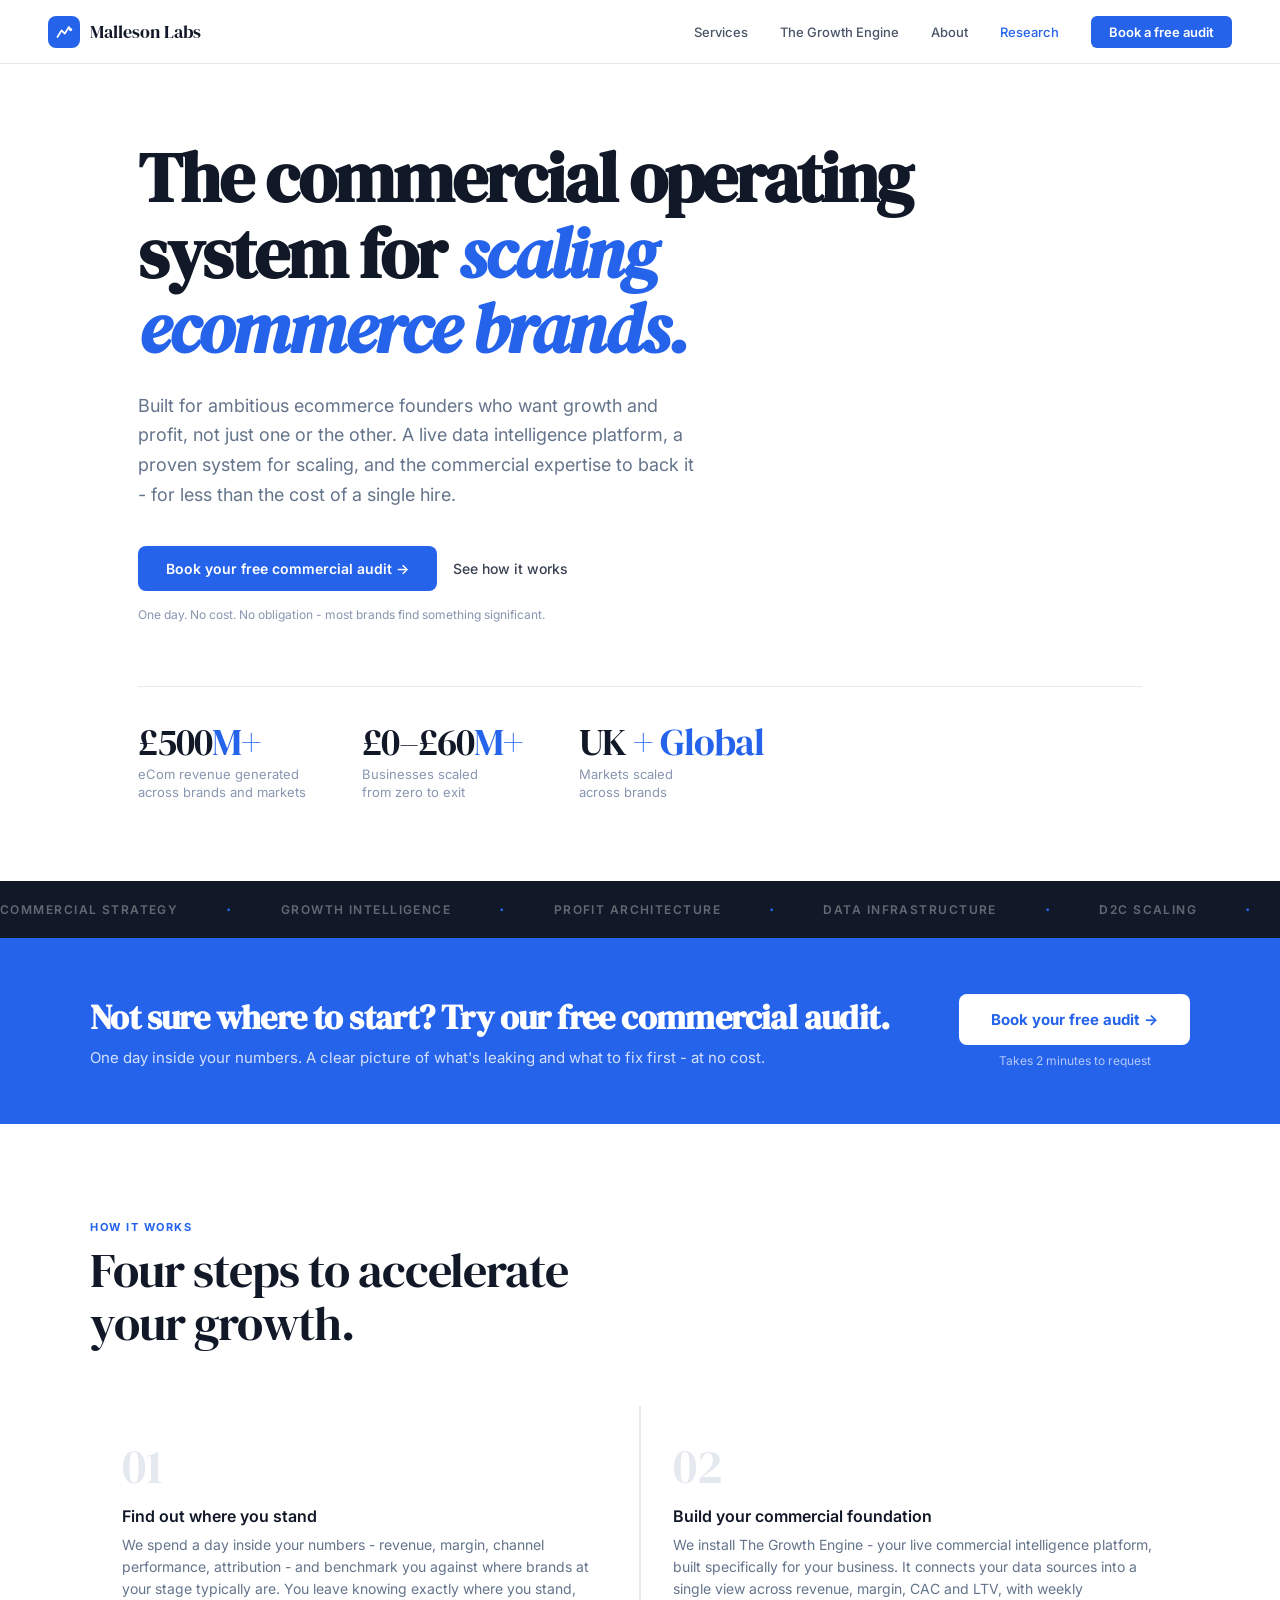
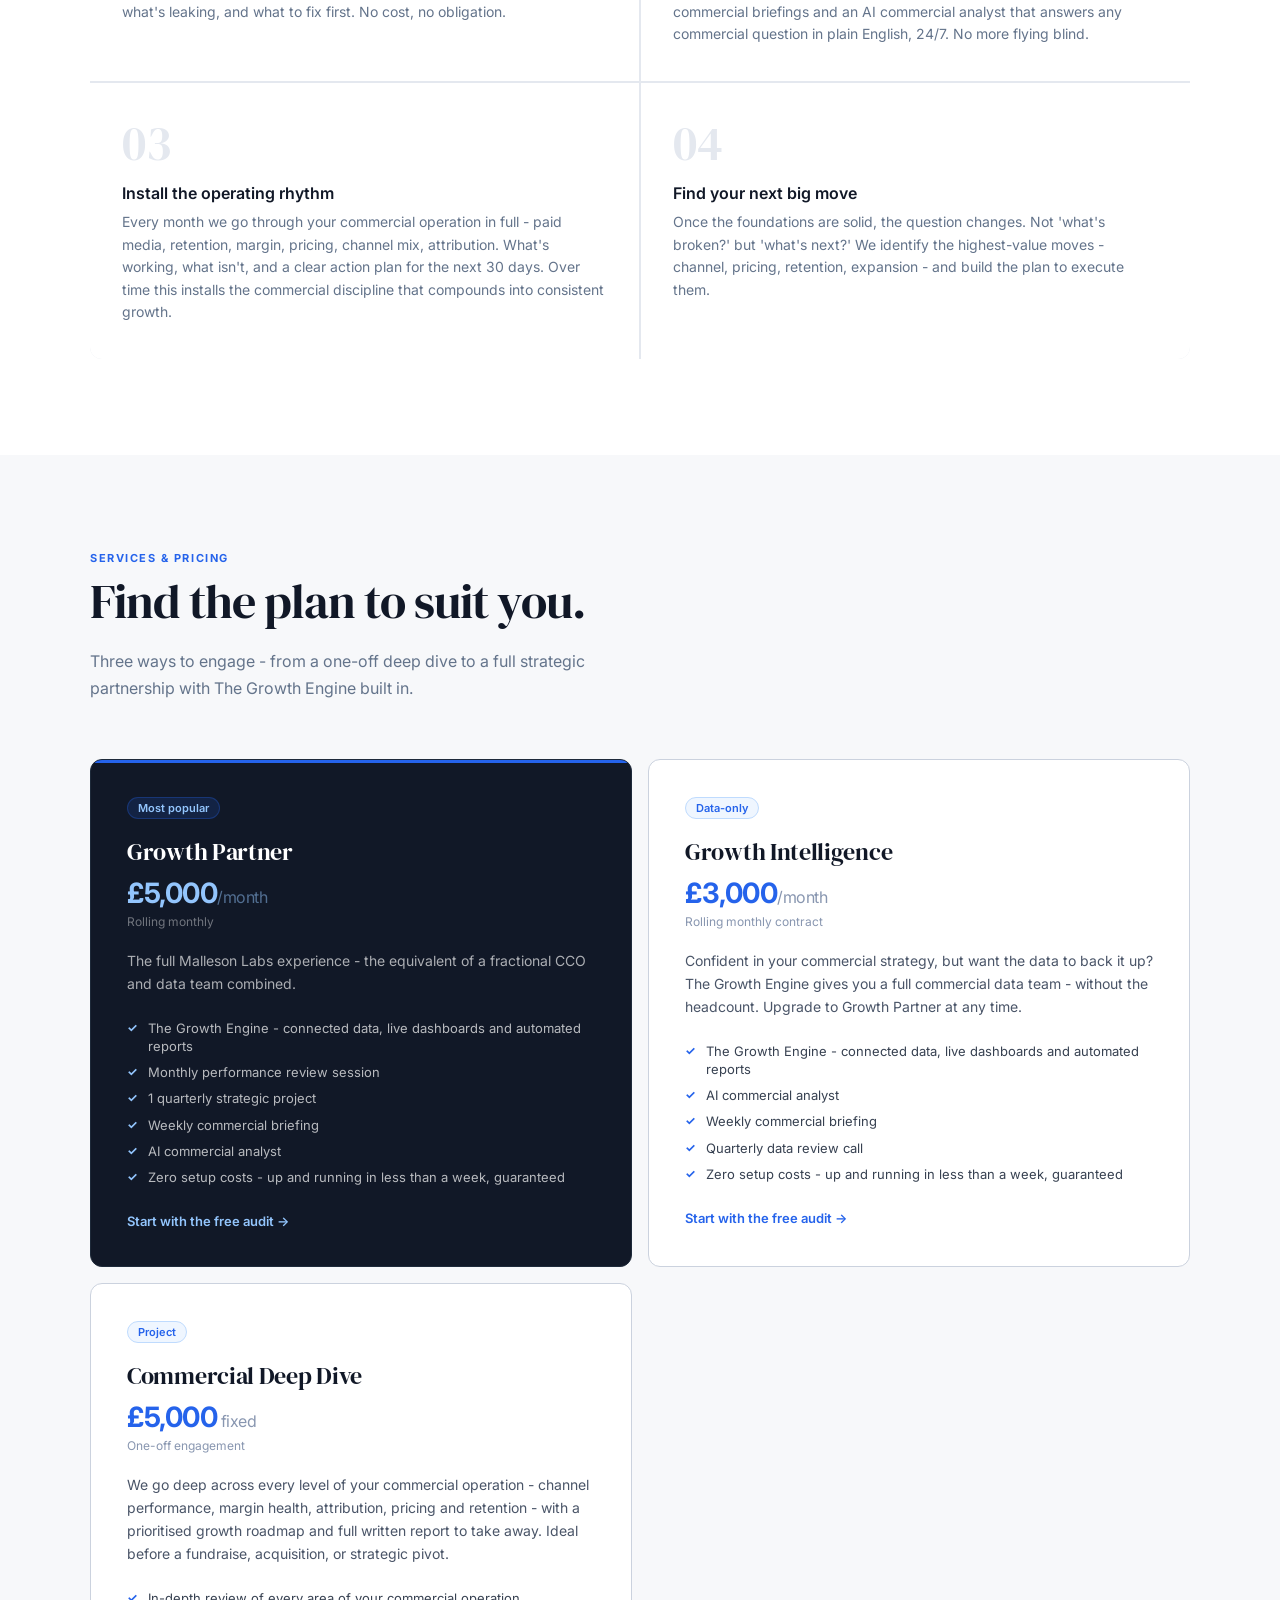
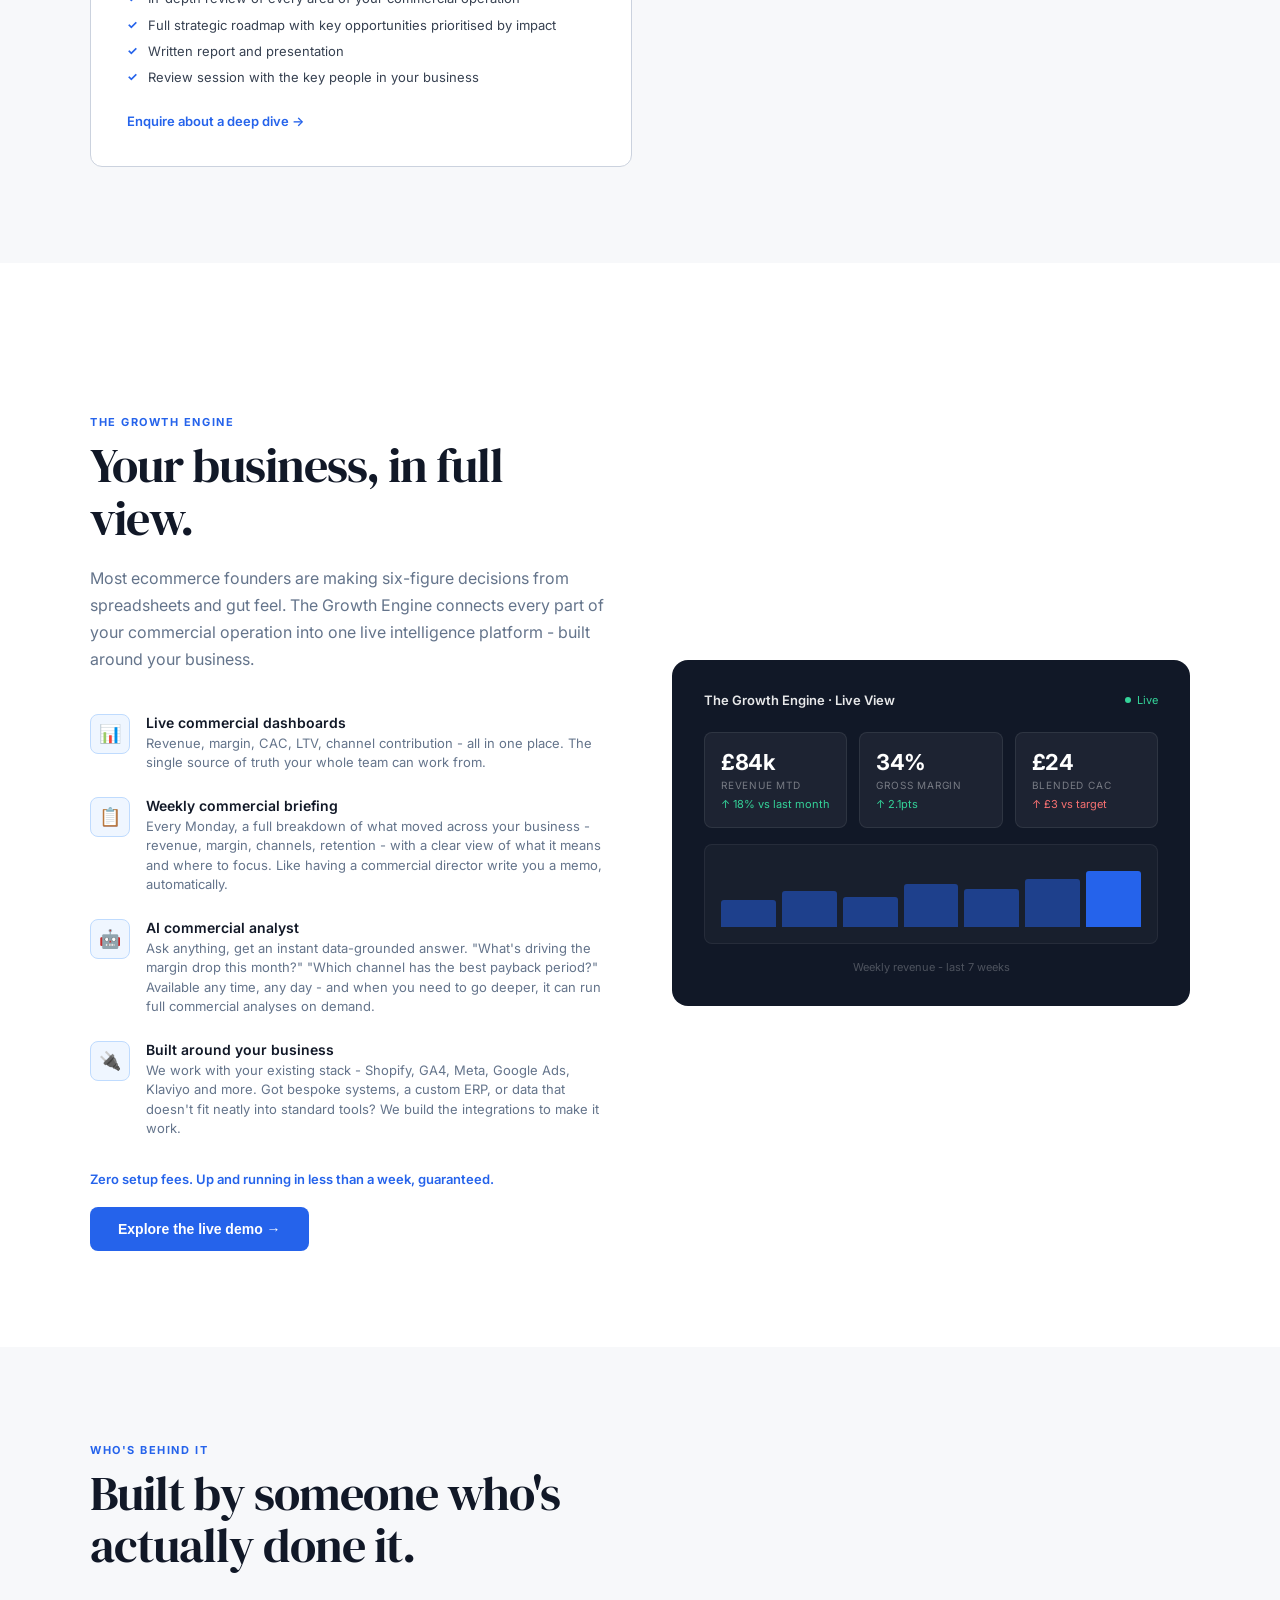
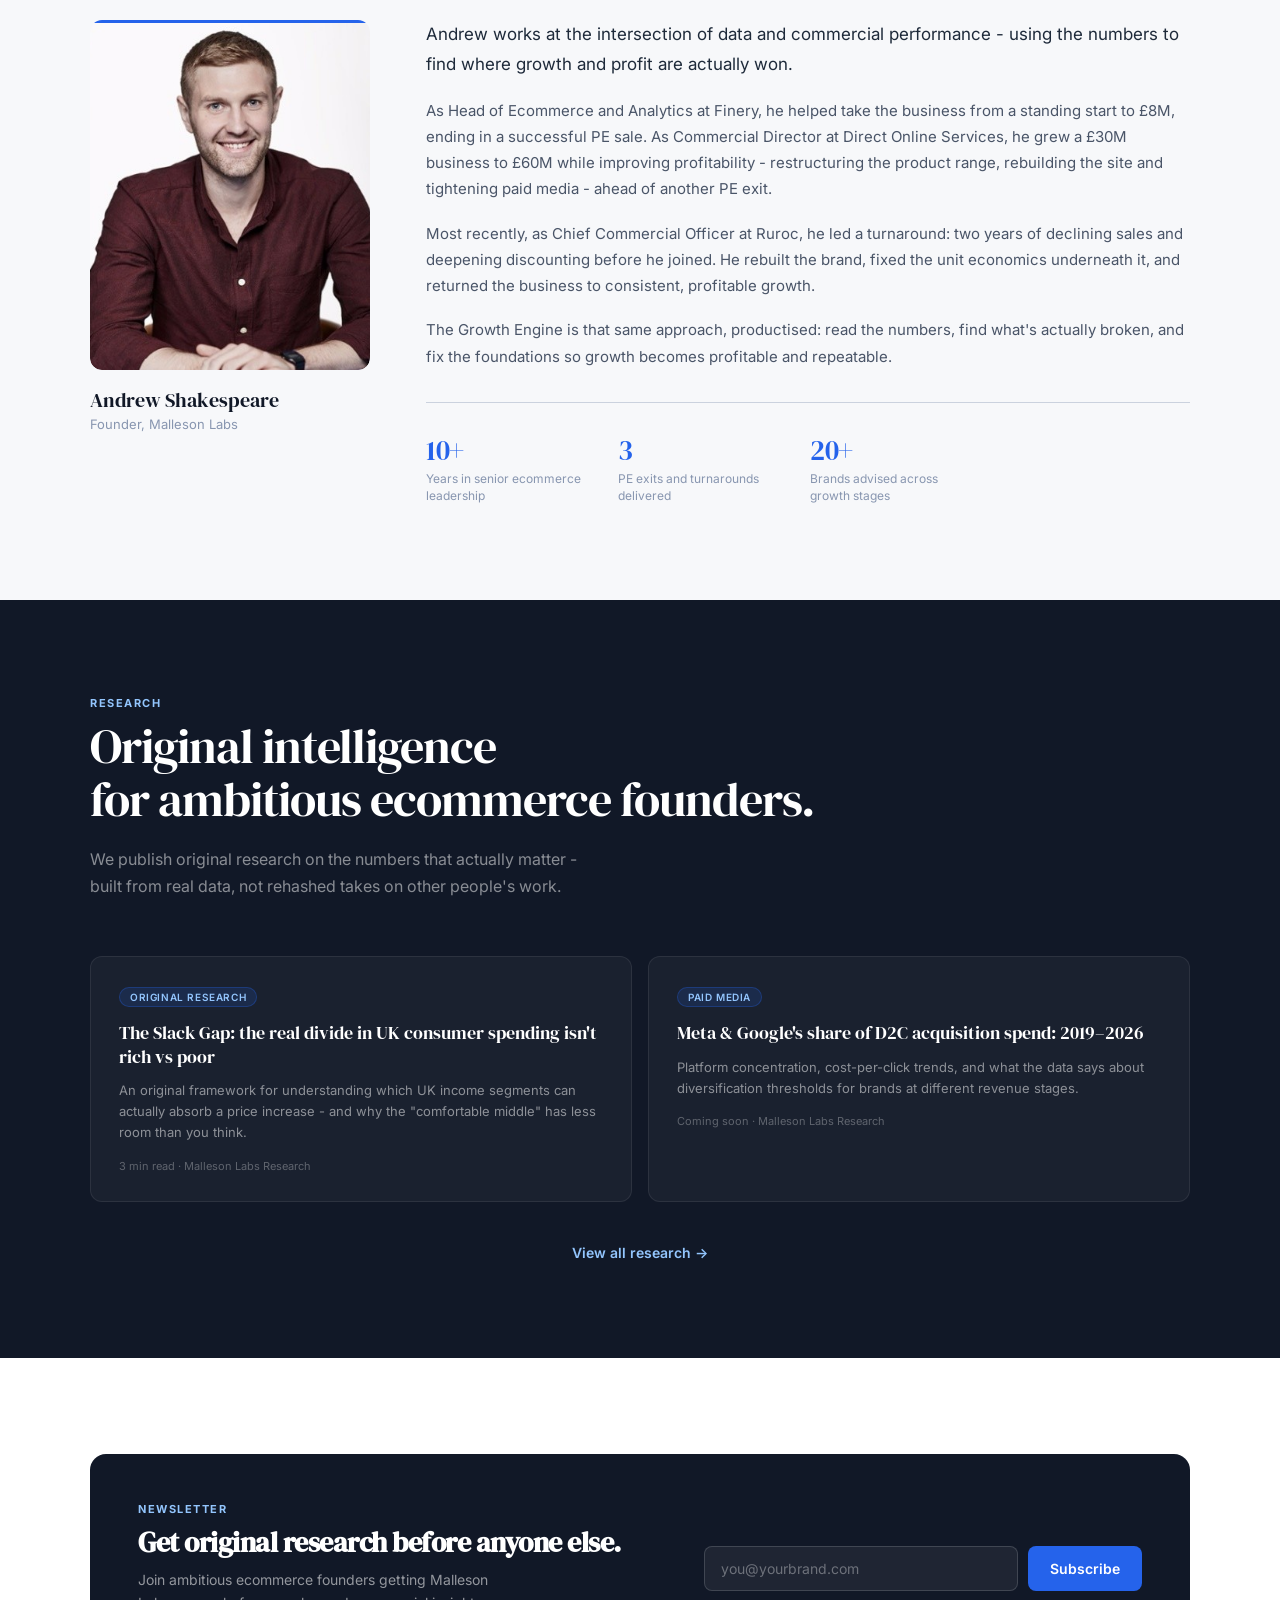
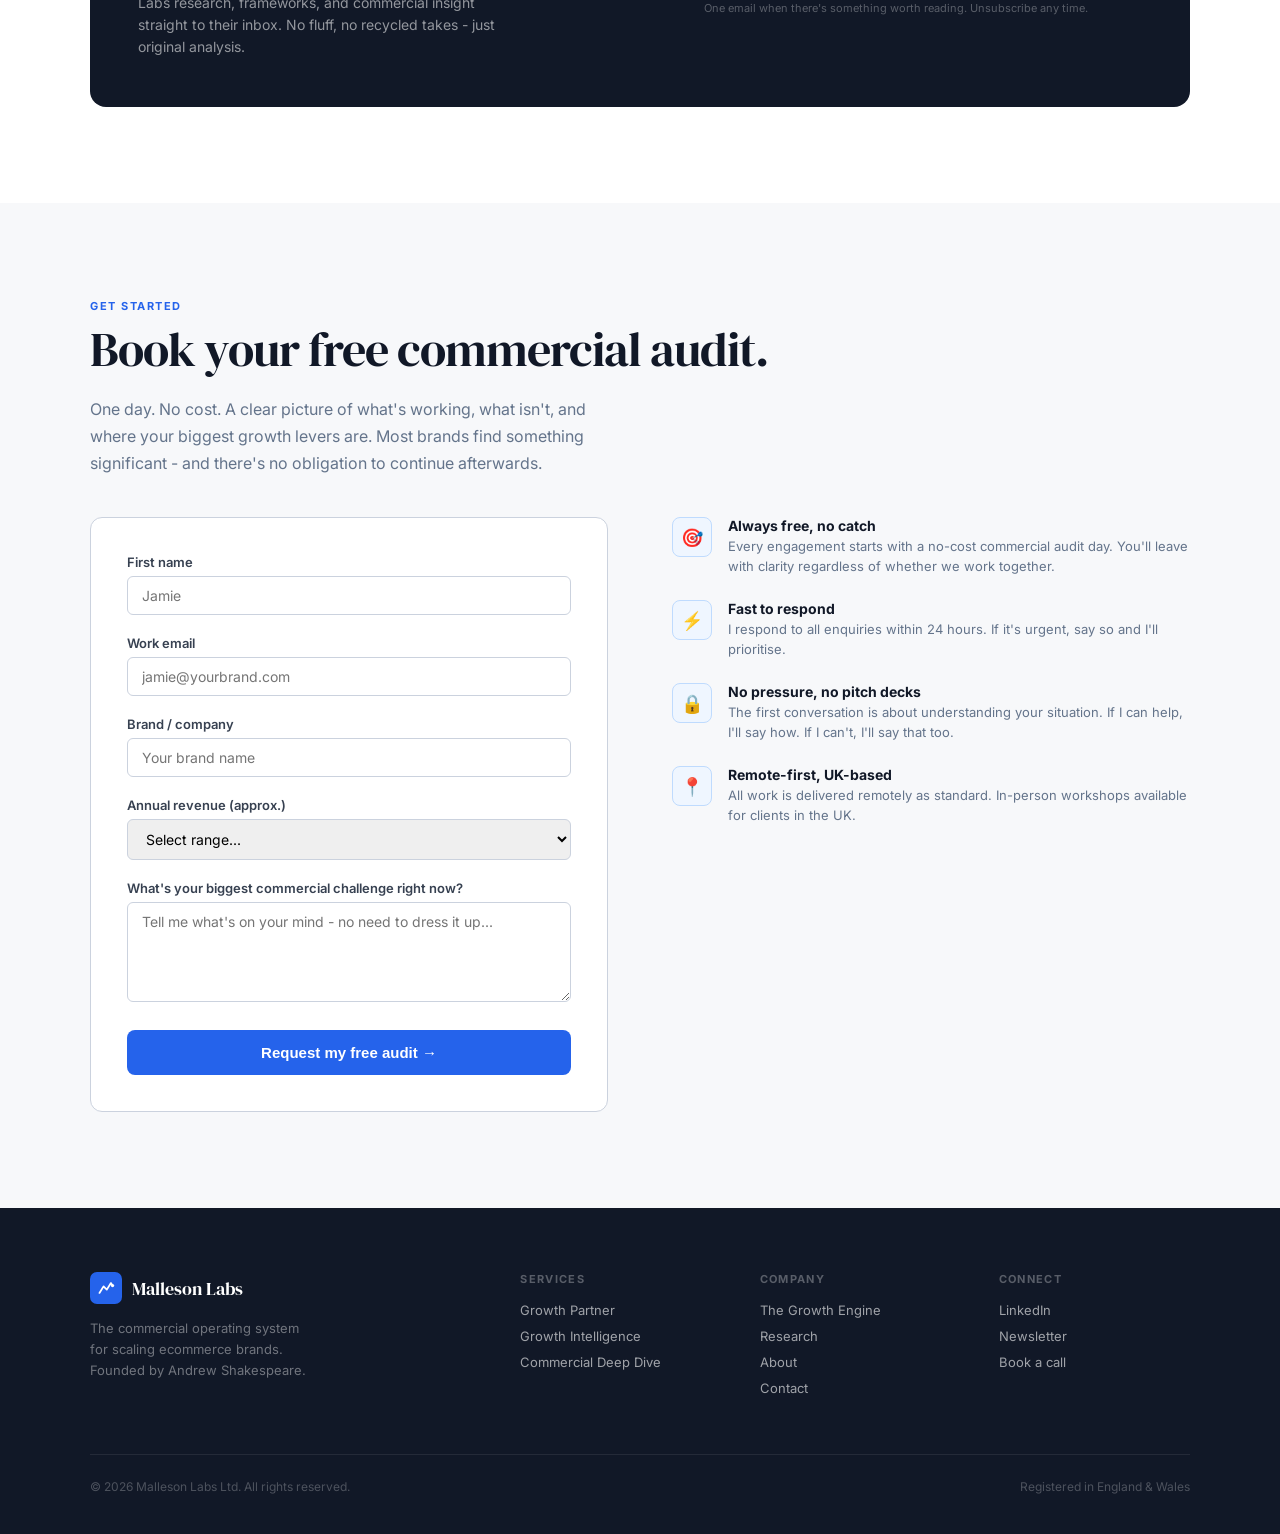
==== commit 3f9e3f35: "Remove Day Rate link from footer services" ====
--- a/index.html
+++ b/index.html
@@ -740,7 +740,6 @@
       <a href="index.html#services">Growth Partner</a>
       <a href="index.html#services">Growth Intelligence</a>
       <a href="index.html#services">Commercial Deep Dive</a>
-      <a href="index.html#services">Day Rate</a>
     </div>
     <div class="footer-col">
       <h4>Company</h4>
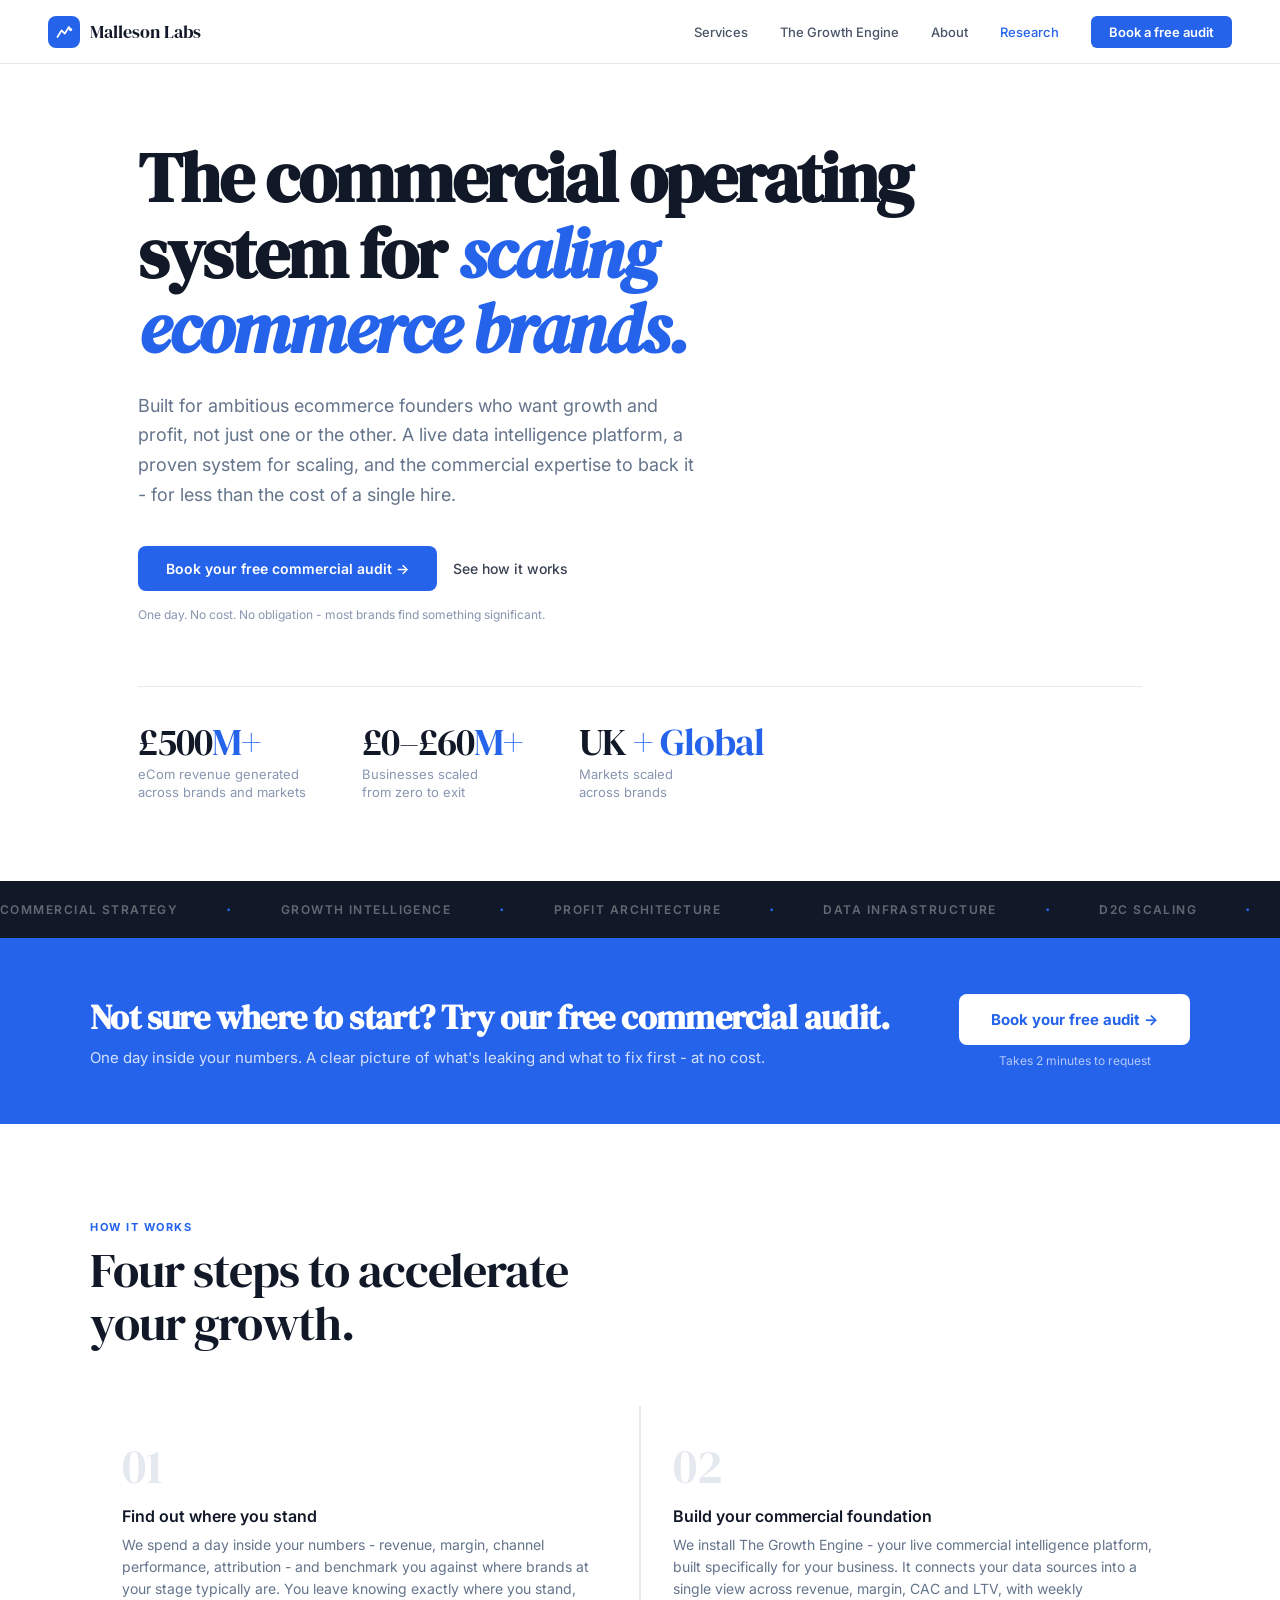
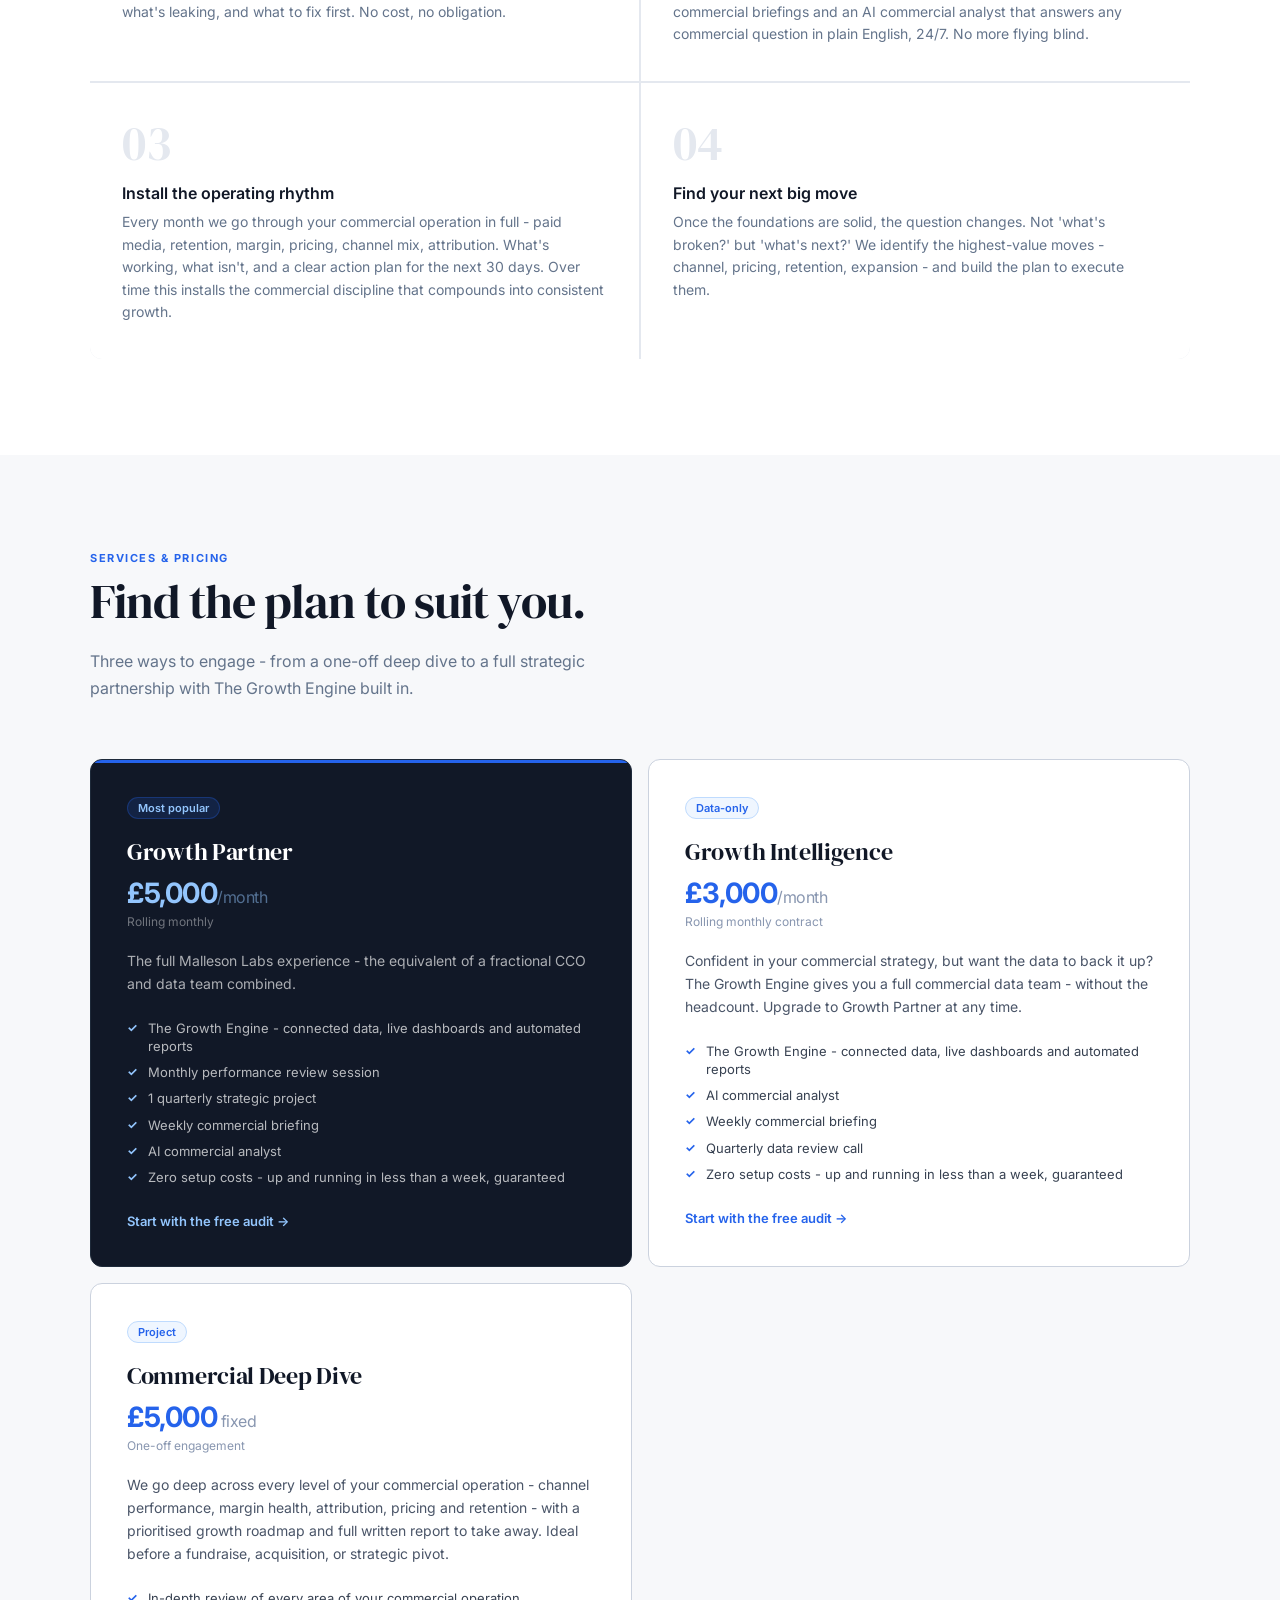
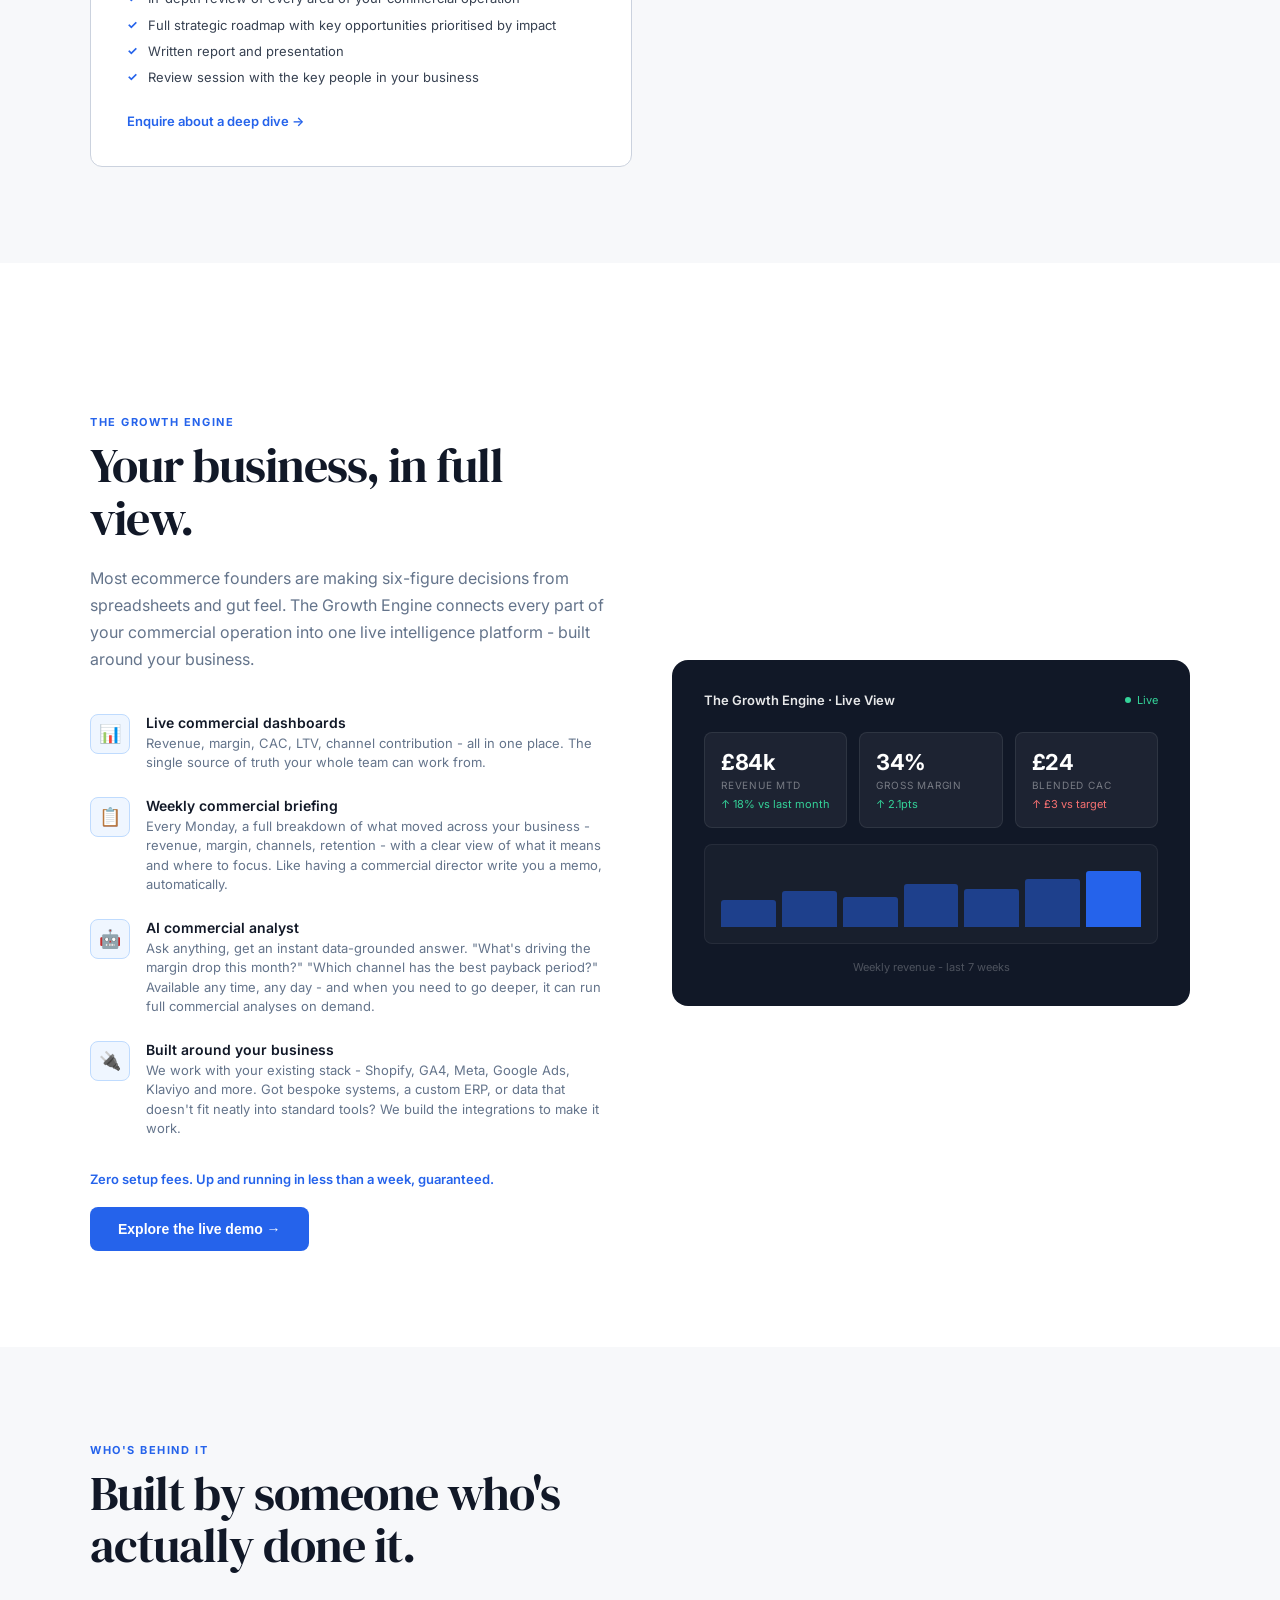
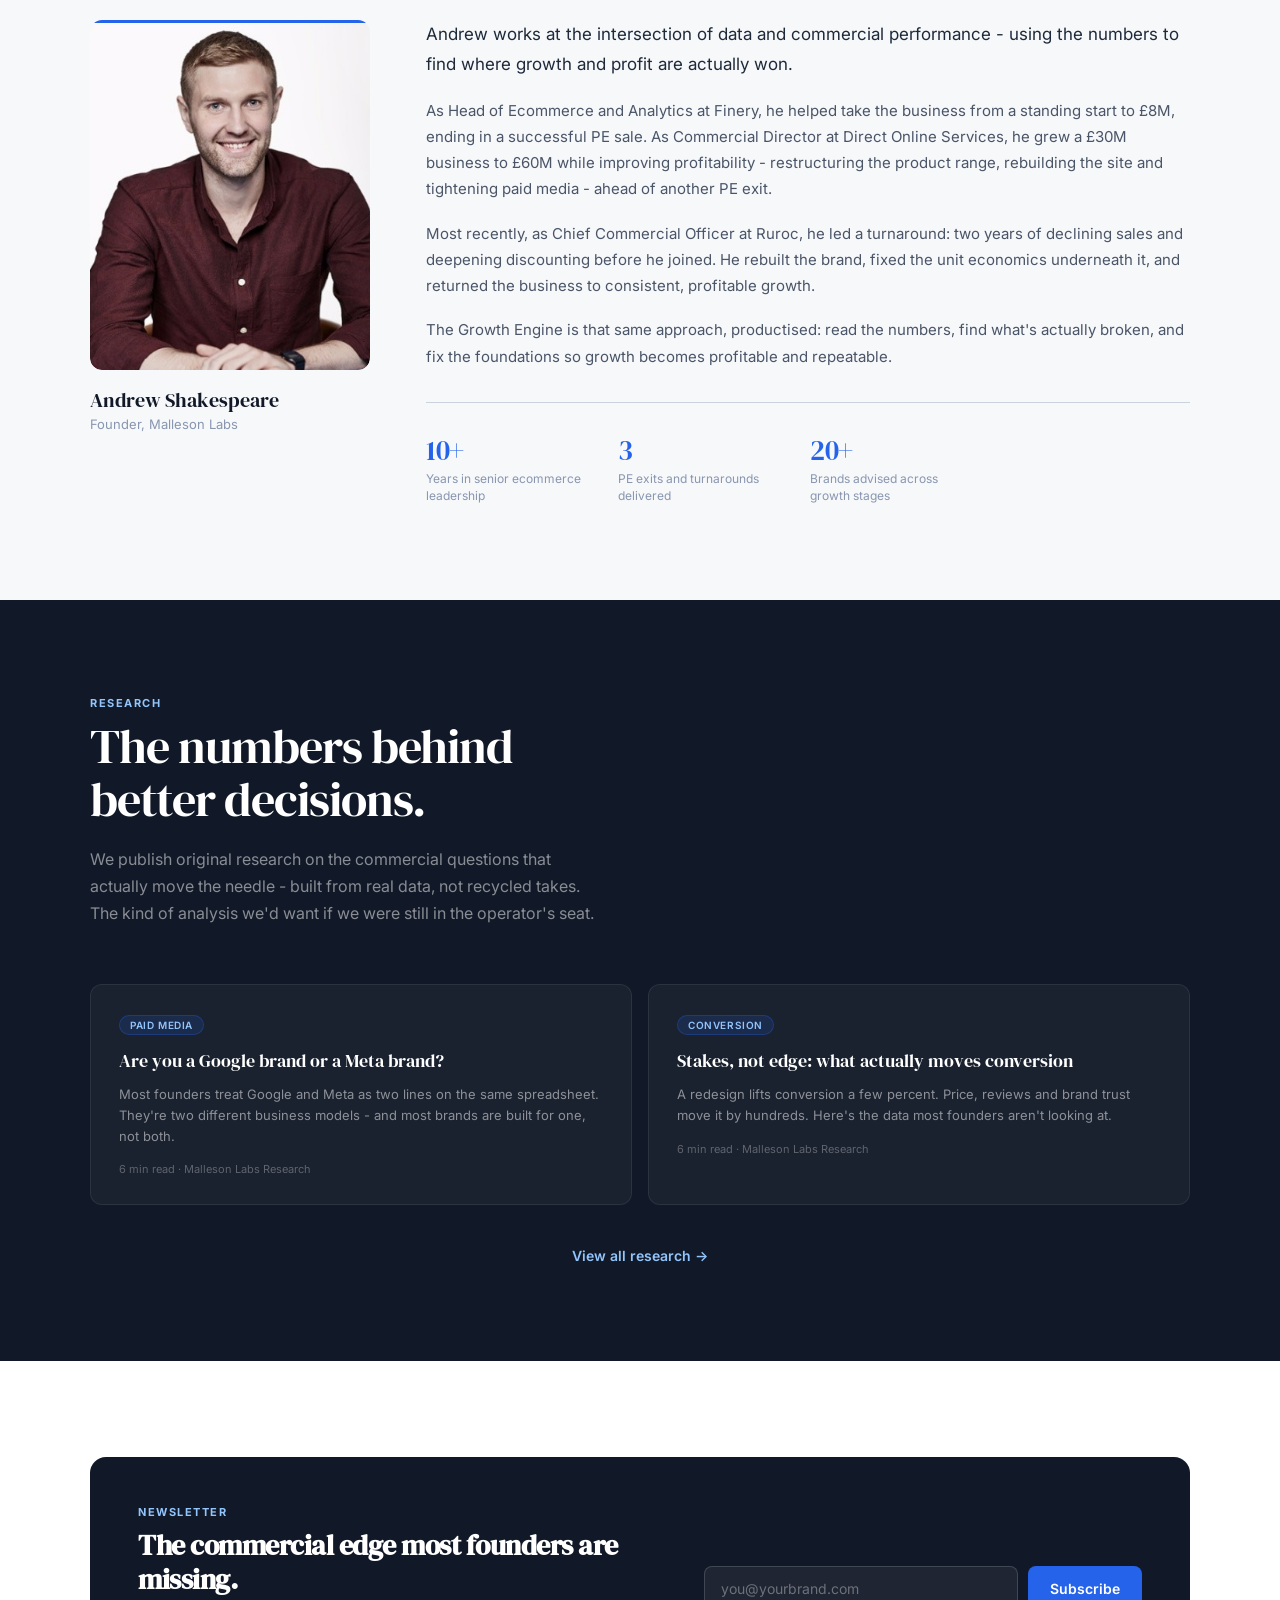
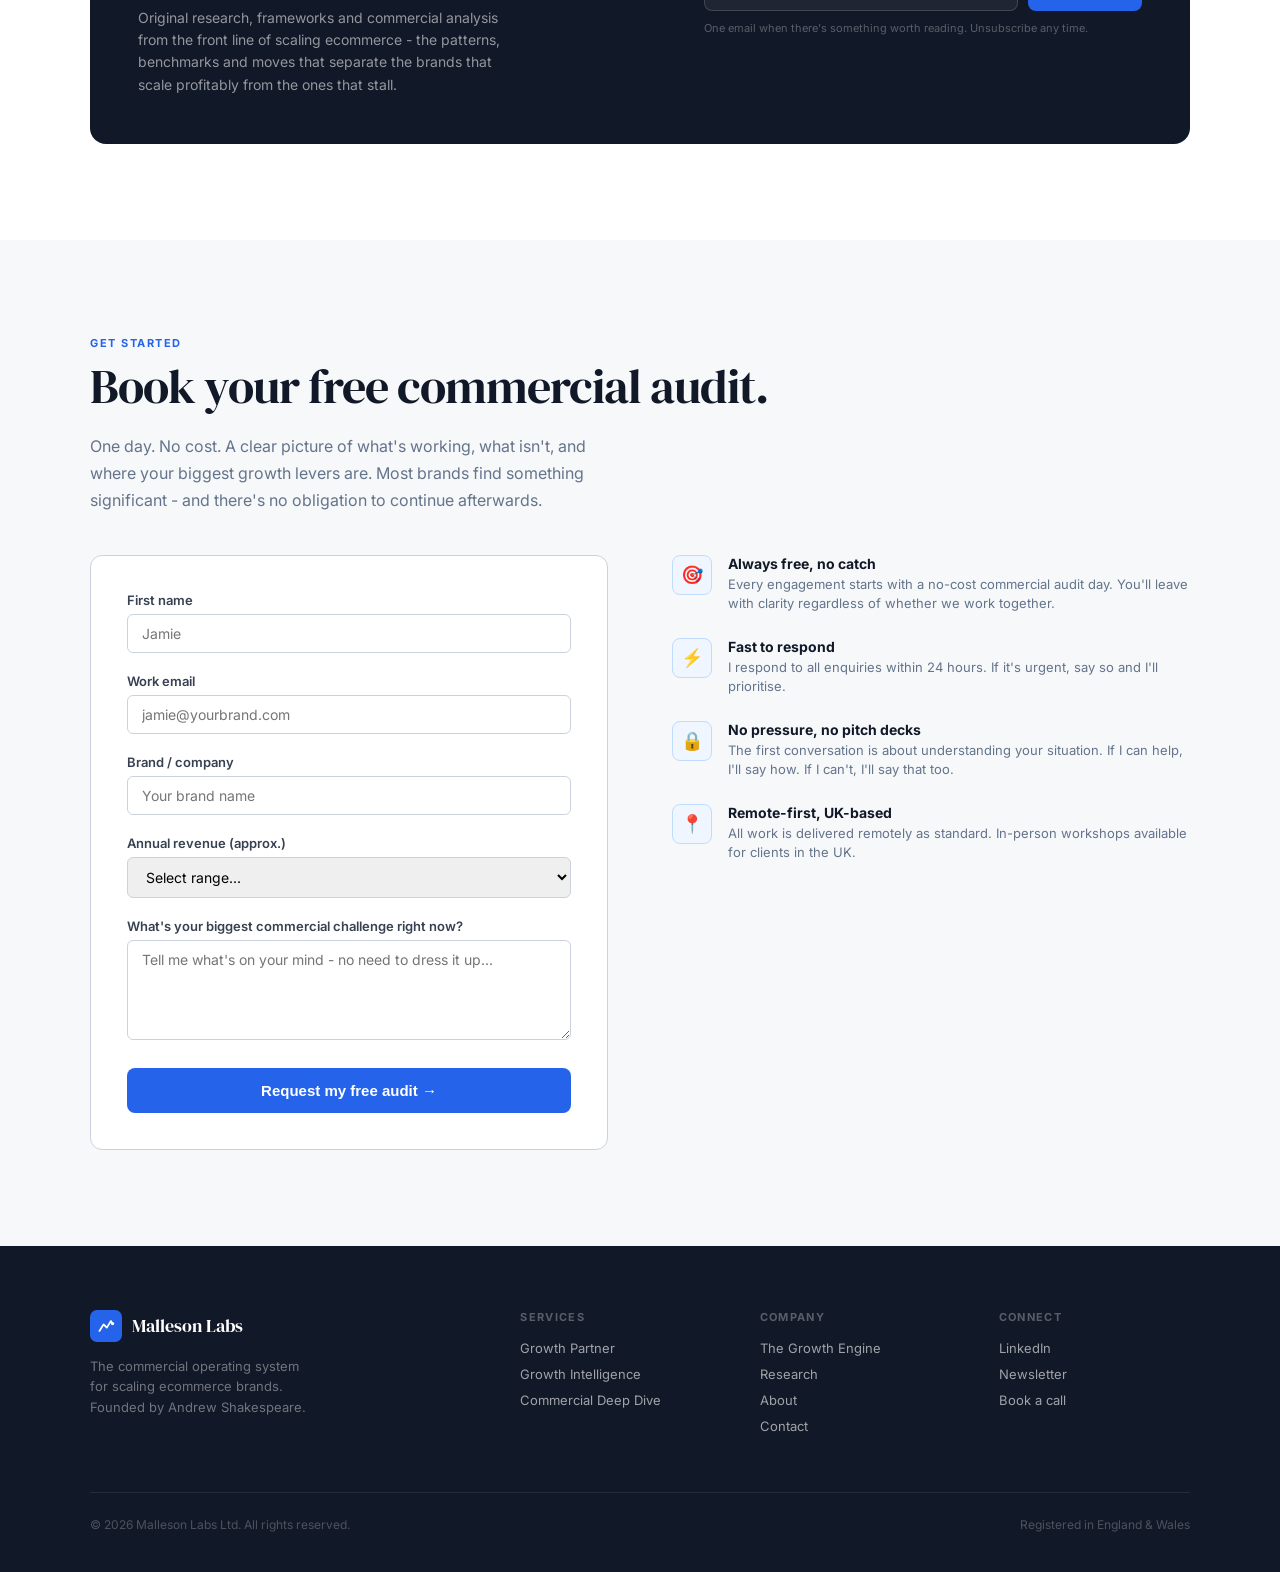
==== commit 20375c2c: "Wire up real research articles on homepage and research landing page, reframe research and newslette" ====
--- a/index.html
+++ b/index.html
@@ -618,20 +618,20 @@
 <section class="research-section" id="research">
   <div class="container">
     <div class="section-eyebrow">Research</div>
-    <div class="section-title">Original intelligence<br>for ambitious ecommerce founders.</div>
-    <p class="section-body">We publish original research on the numbers that actually matter - built from real data, not rehashed takes on other people's work.</p>
+    <div class="section-title">The numbers behind<br>better decisions.</div>
+    <p class="section-body">We publish original research on the commercial questions that actually move the needle - built from real data, not recycled takes. The kind of analysis we'd want if we were still in the operator's seat.</p>
     <div class="research-grid">
-      <a href="research/slack-gap.html" class="research-card">
-        <div class="research-tag">Original Research</div>
-        <div class="research-title">The Slack Gap: the real divide in UK consumer spending isn't rich vs poor</div>
-        <div class="research-summary">An original framework for understanding which UK income segments can actually absorb a price increase - and why the "comfortable middle" has less room than you think.</div>
-        <div class="research-meta">3 min read · Malleson Labs Research</div>
+      <a href="research/google-brand-or-meta.html" class="research-card">
+        <div class="research-tag">Paid Media</div>
+        <div class="research-title">Are you a Google brand or a Meta brand?</div>
+        <div class="research-summary">Most founders treat Google and Meta as two lines on the same spreadsheet. They're two different business models - and most brands are built for one, not both.</div>
+        <div class="research-meta">6 min read · Malleson Labs Research</div>
       </a>
-      <a href="research.html" class="research-card">
-        <div class="research-tag">Paid Media</div>
-        <div class="research-title">Meta & Google's share of D2C acquisition spend: 2019–2026</div>
-        <div class="research-summary">Platform concentration, cost-per-click trends, and what the data says about diversification thresholds for brands at different revenue stages.</div>
-        <div class="research-meta">Coming soon · Malleson Labs Research</div>
+      <a href="research/stakes-or-edge.html" class="research-card">
+        <div class="research-tag">Conversion</div>
+        <div class="research-title">Stakes, not edge: what actually moves conversion</div>
+        <div class="research-summary">A redesign lifts conversion a few percent. Price, reviews and brand trust move it by hundreds. Here's the data most founders aren't looking at.</div>
+        <div class="research-meta">6 min read · Malleson Labs Research</div>
       </a>
     </div>
     <div class="research-view-all">
@@ -646,8 +646,8 @@
     <div class="newsletter-banner">
       <div class="newsletter-content">
         <div class="section-eyebrow">Newsletter</div>
-        <h3>Get original research before anyone else.</h3>
-        <p>Join ambitious ecommerce founders getting Malleson Labs research, frameworks, and commercial insight straight to their inbox. No fluff, no recycled takes - just original analysis.</p>
+        <h3>The commercial edge most founders are missing.</h3>
+        <p>Original research, frameworks and commercial analysis from the front line of scaling ecommerce - the patterns, benchmarks and moves that separate the brands that scale profitably from the ones that stall.</p>
       </div>
       <div class="newsletter-form">
         <div class="newsletter-input-row">
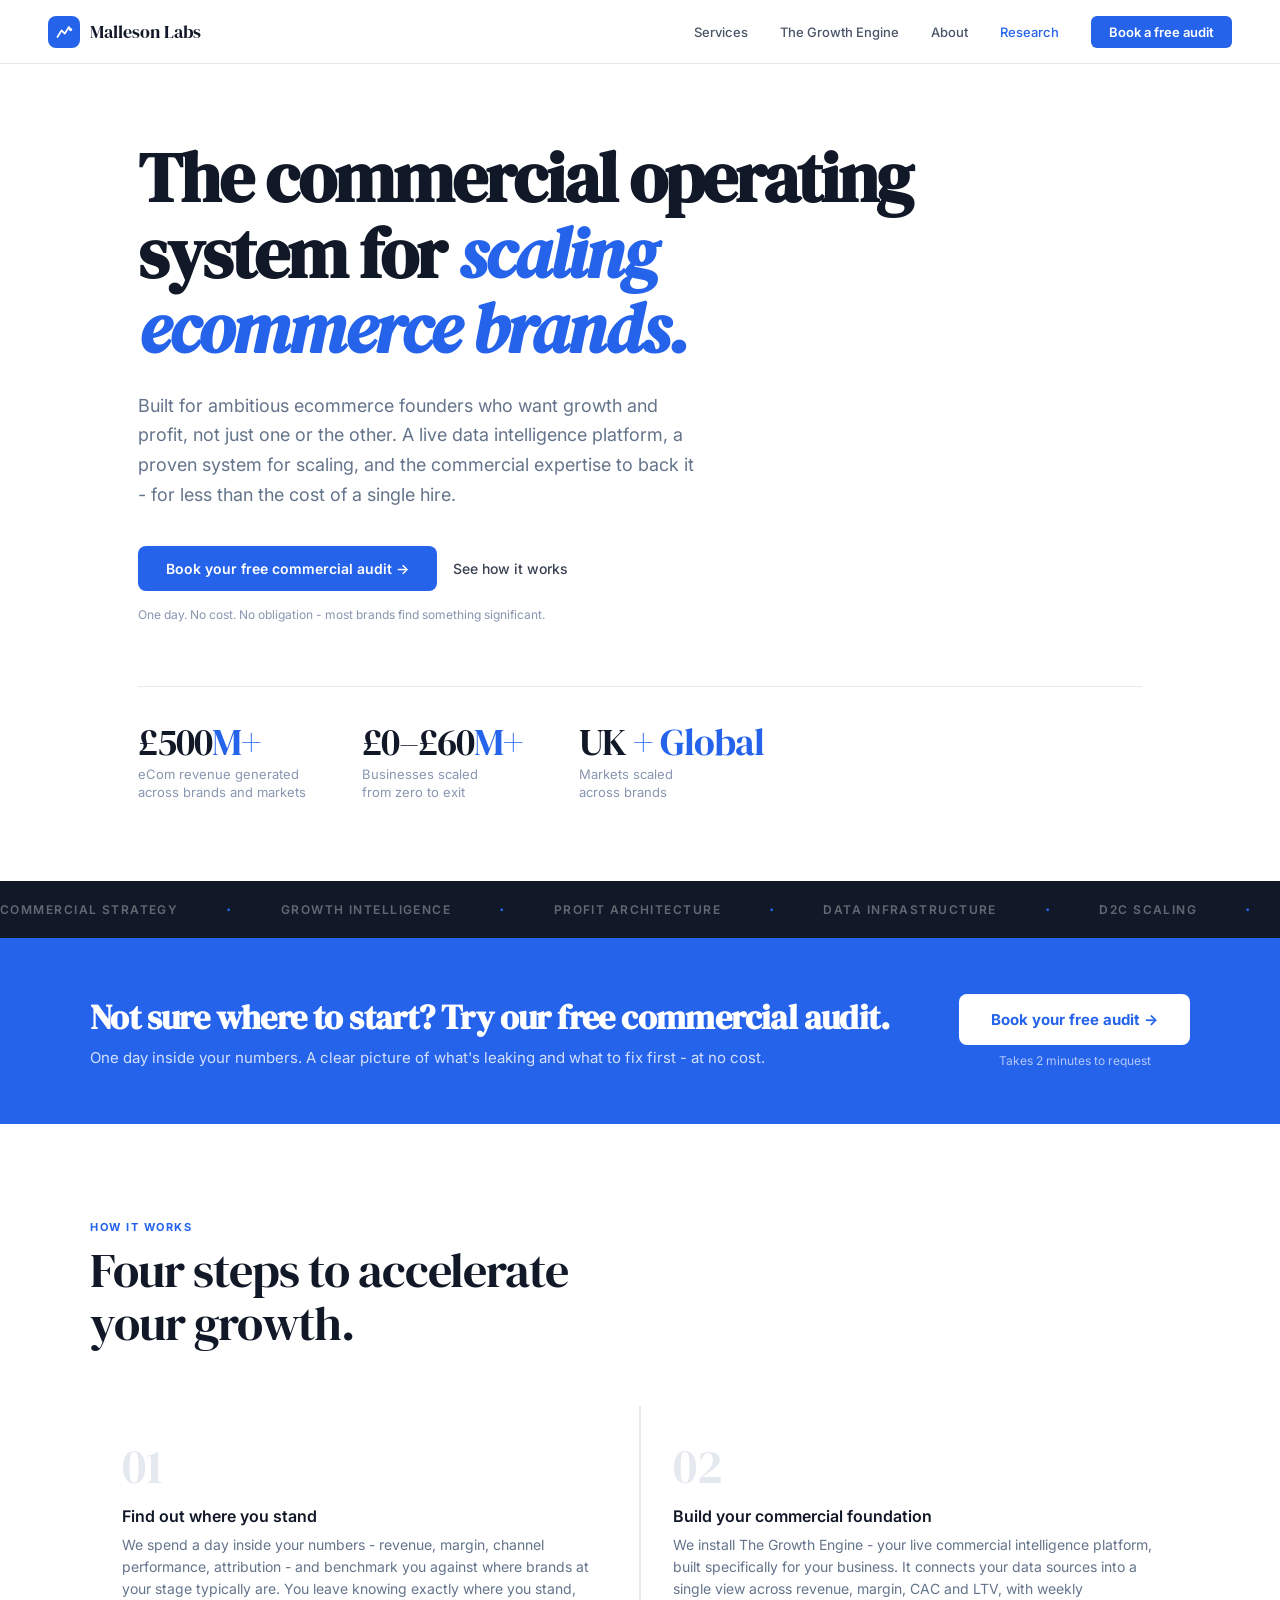
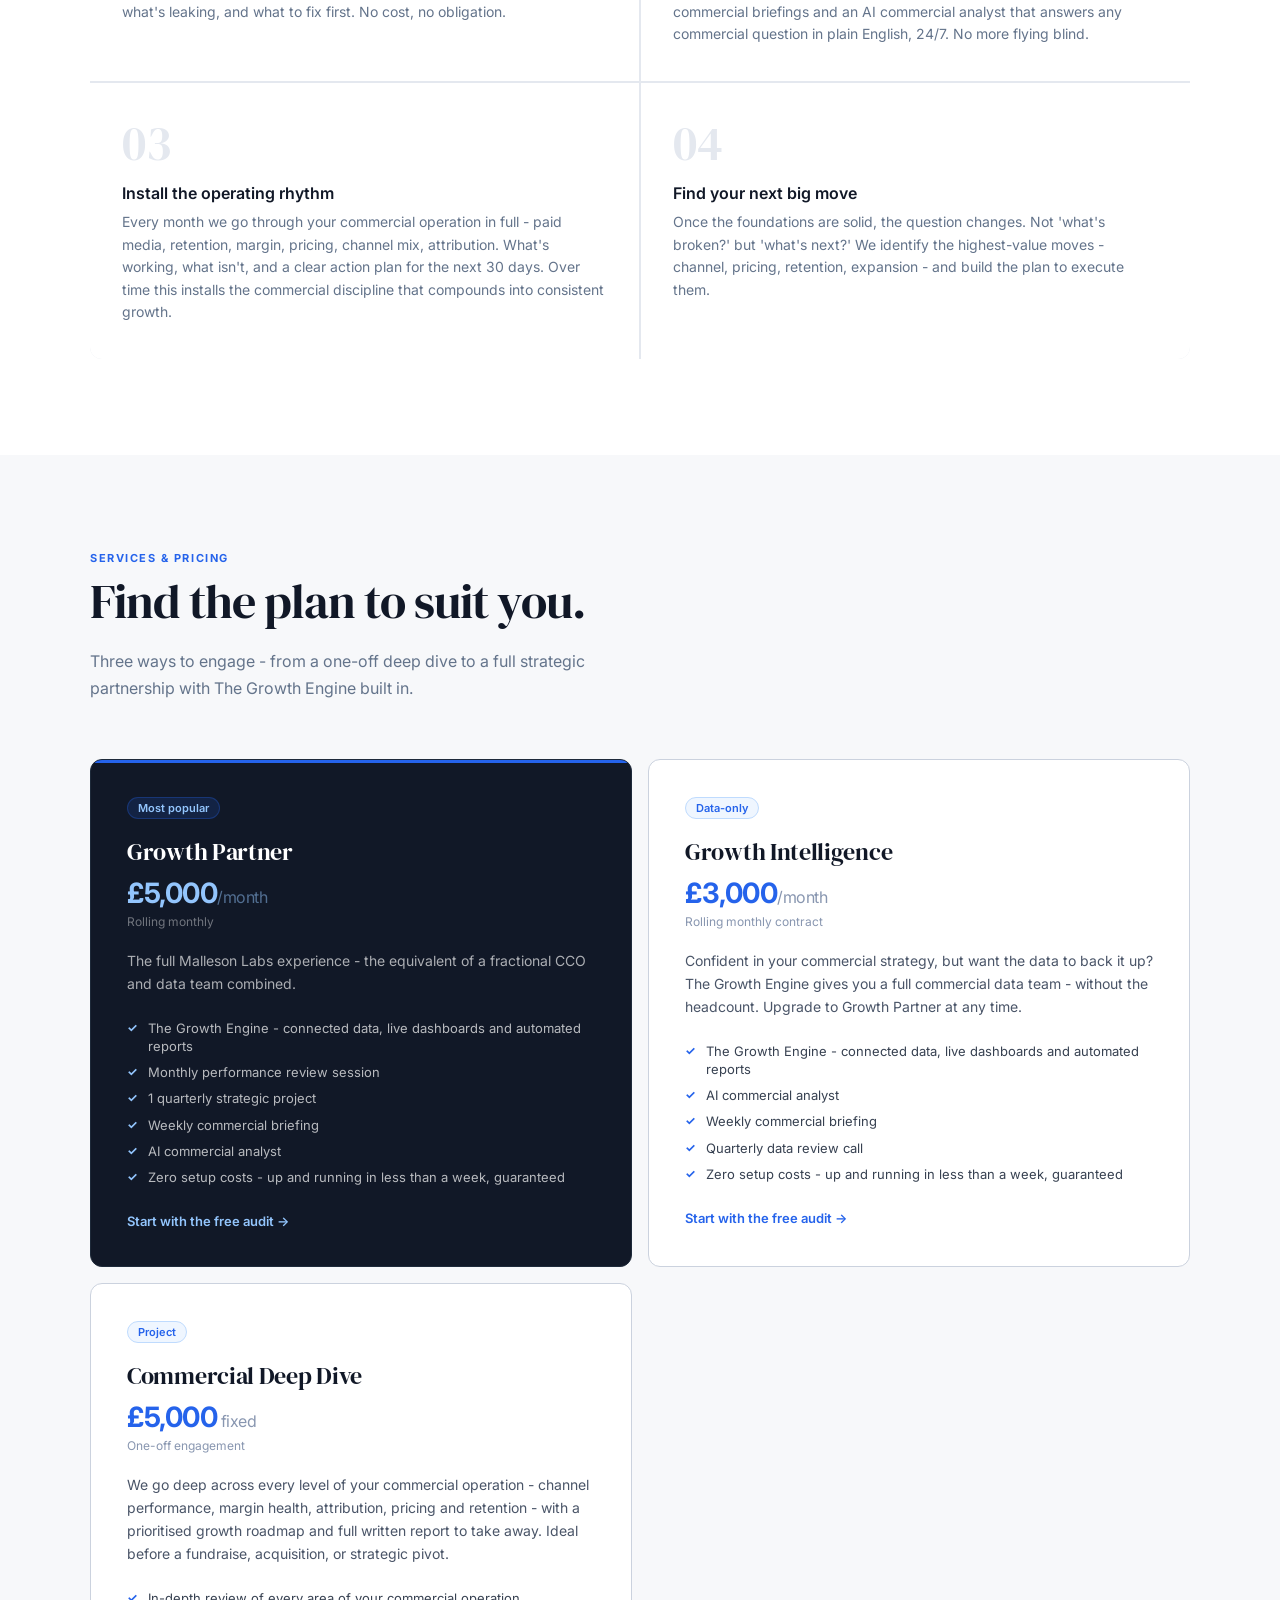
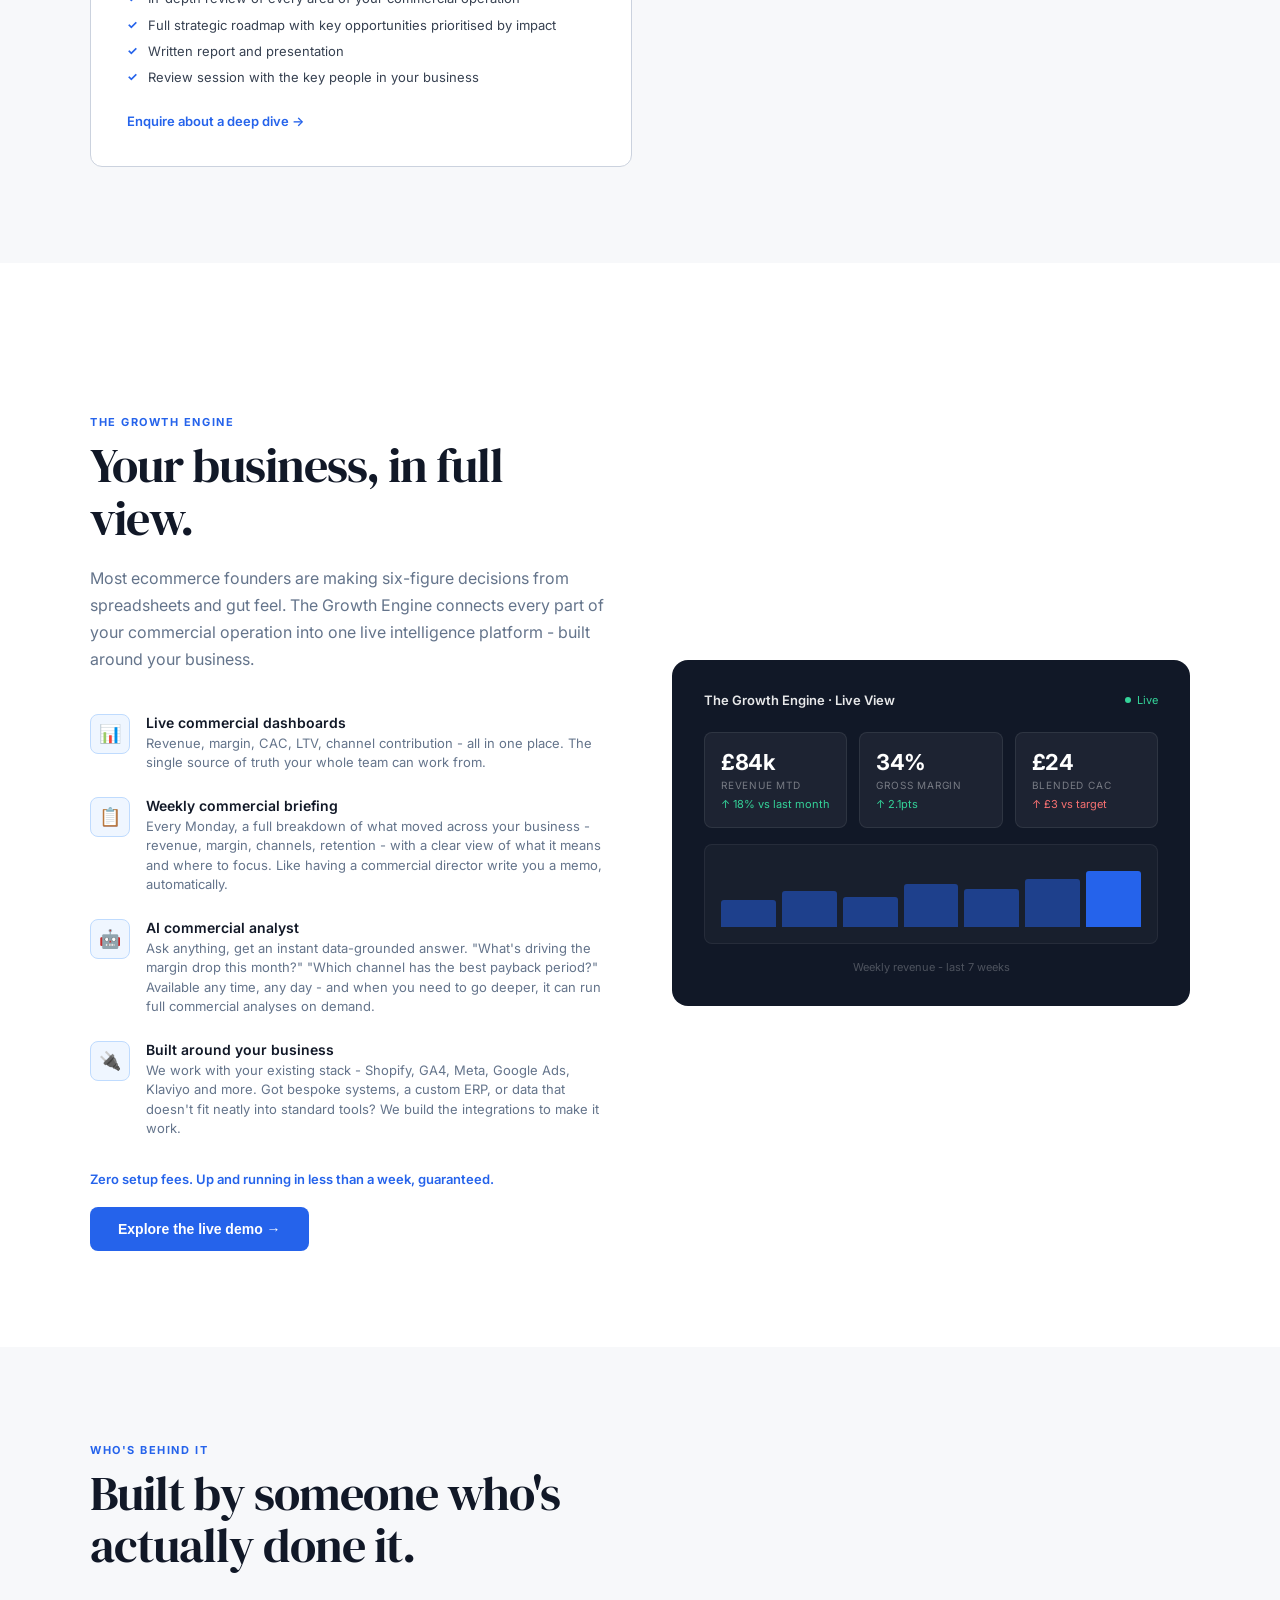
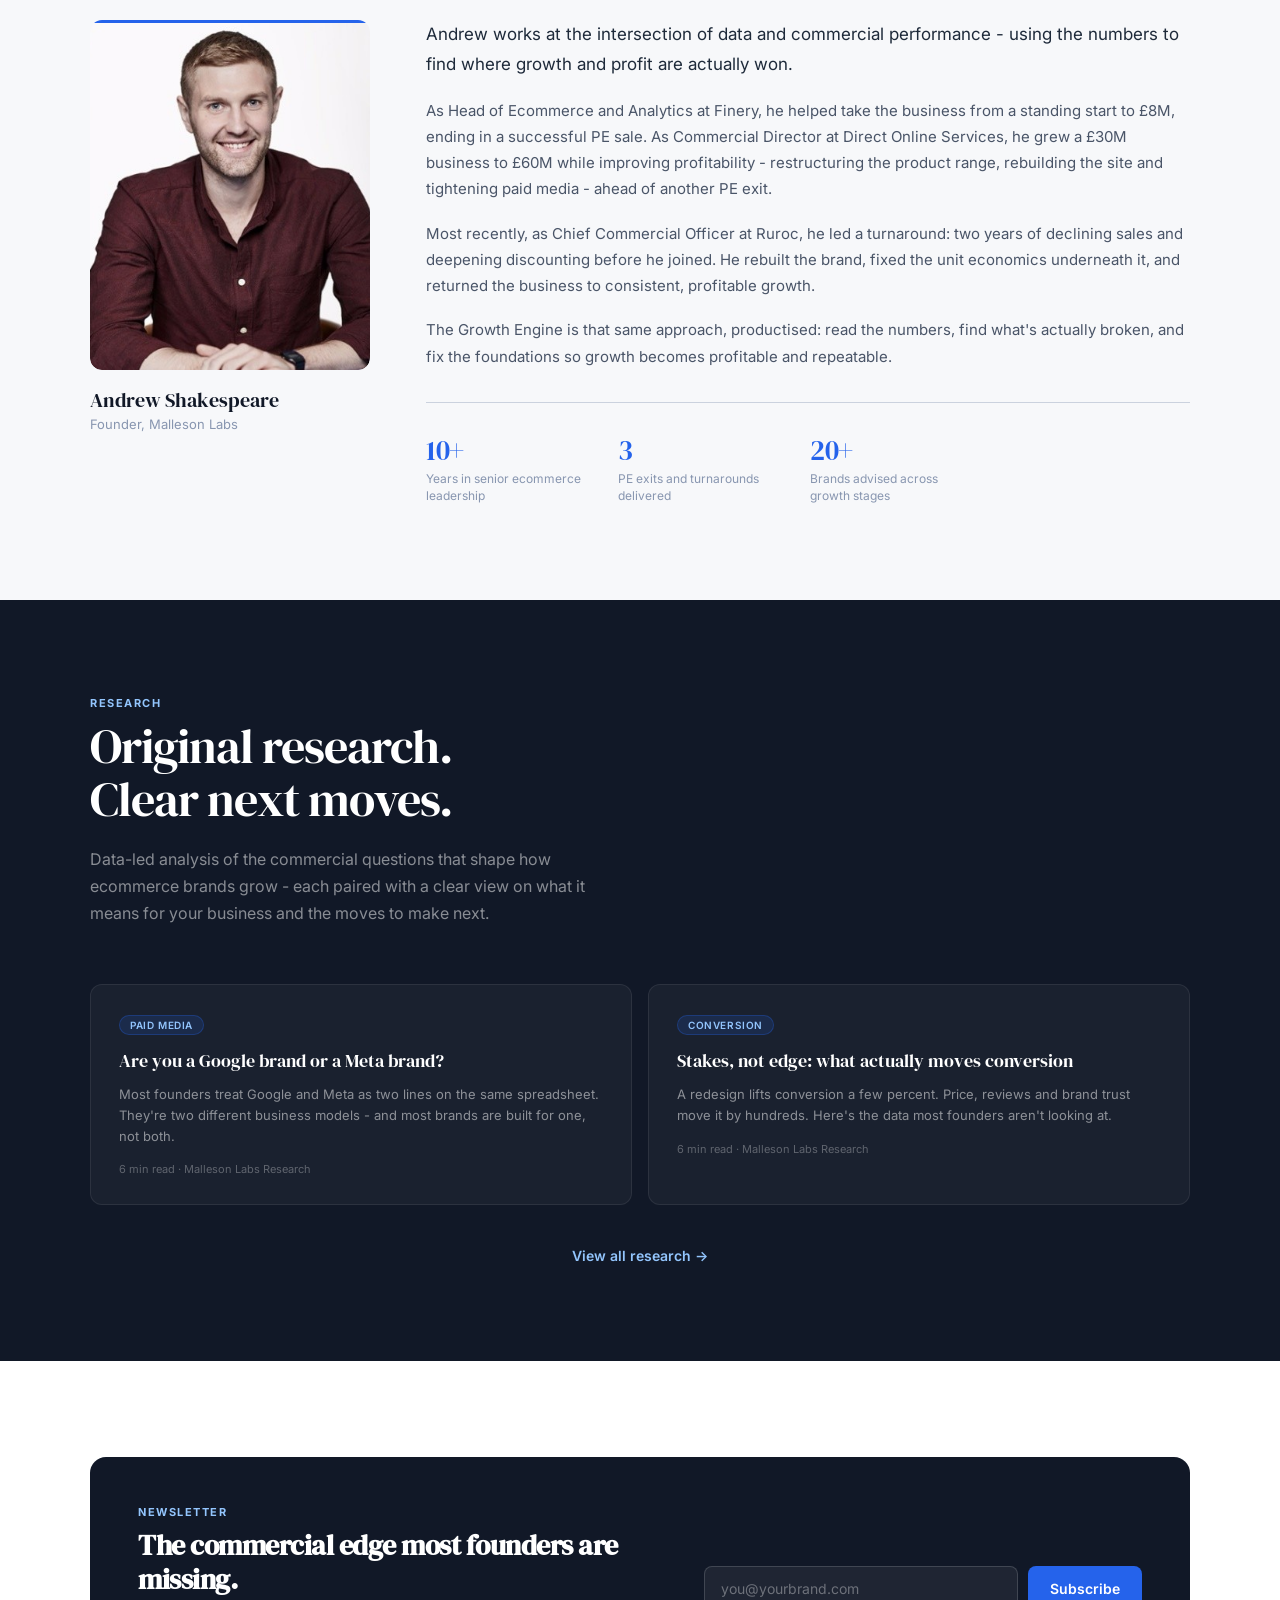
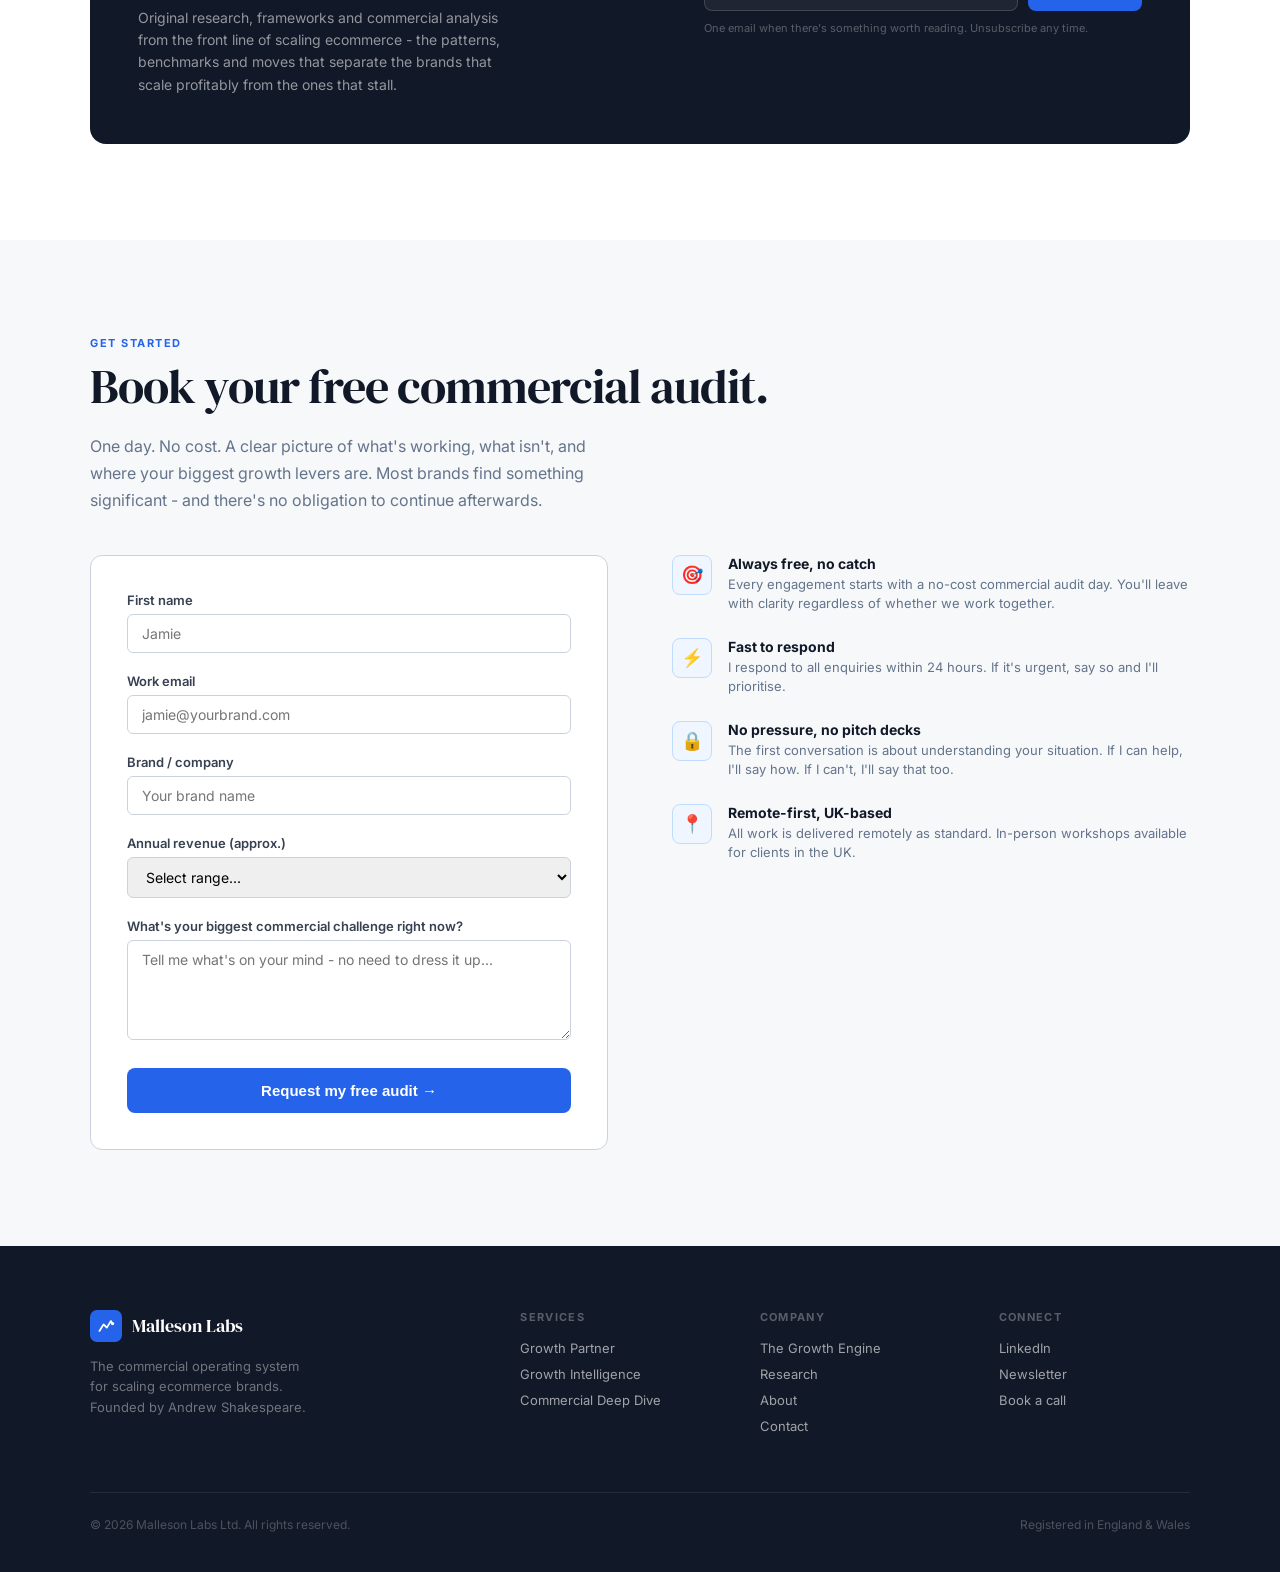
==== commit 35fa8c5d: "Refine research section concept: original research + clear next moves" ====
--- a/index.html
+++ b/index.html
@@ -618,8 +618,8 @@
 <section class="research-section" id="research">
   <div class="container">
     <div class="section-eyebrow">Research</div>
-    <div class="section-title">The numbers behind<br>better decisions.</div>
-    <p class="section-body">We publish original research on the commercial questions that actually move the needle - built from real data, not recycled takes. The kind of analysis we'd want if we were still in the operator's seat.</p>
+    <div class="section-title">Original research.<br>Clear next moves.</div>
+    <p class="section-body">Data-led analysis of the commercial questions that shape how ecommerce brands grow - each paired with a clear view on what it means for your business and the moves to make next.</p>
     <div class="research-grid">
       <a href="research/google-brand-or-meta.html" class="research-card">
         <div class="research-tag">Paid Media</div>
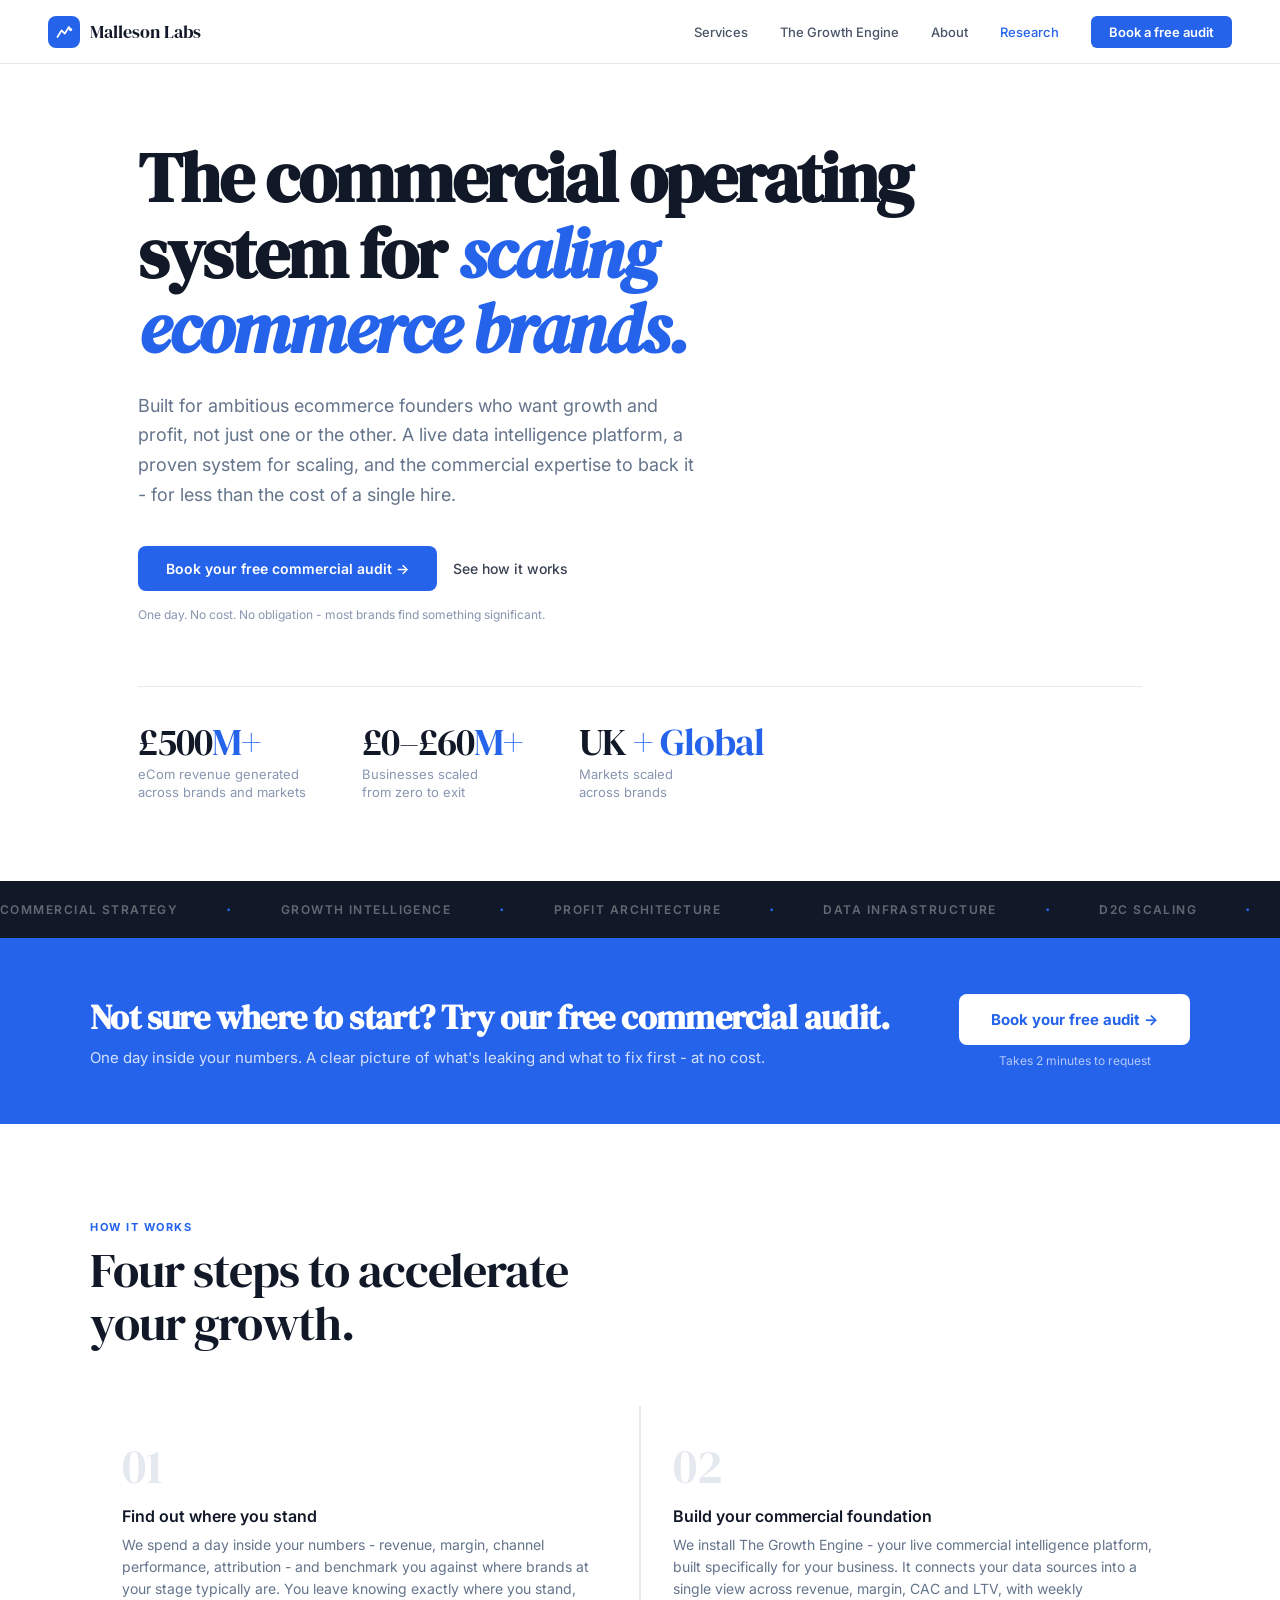
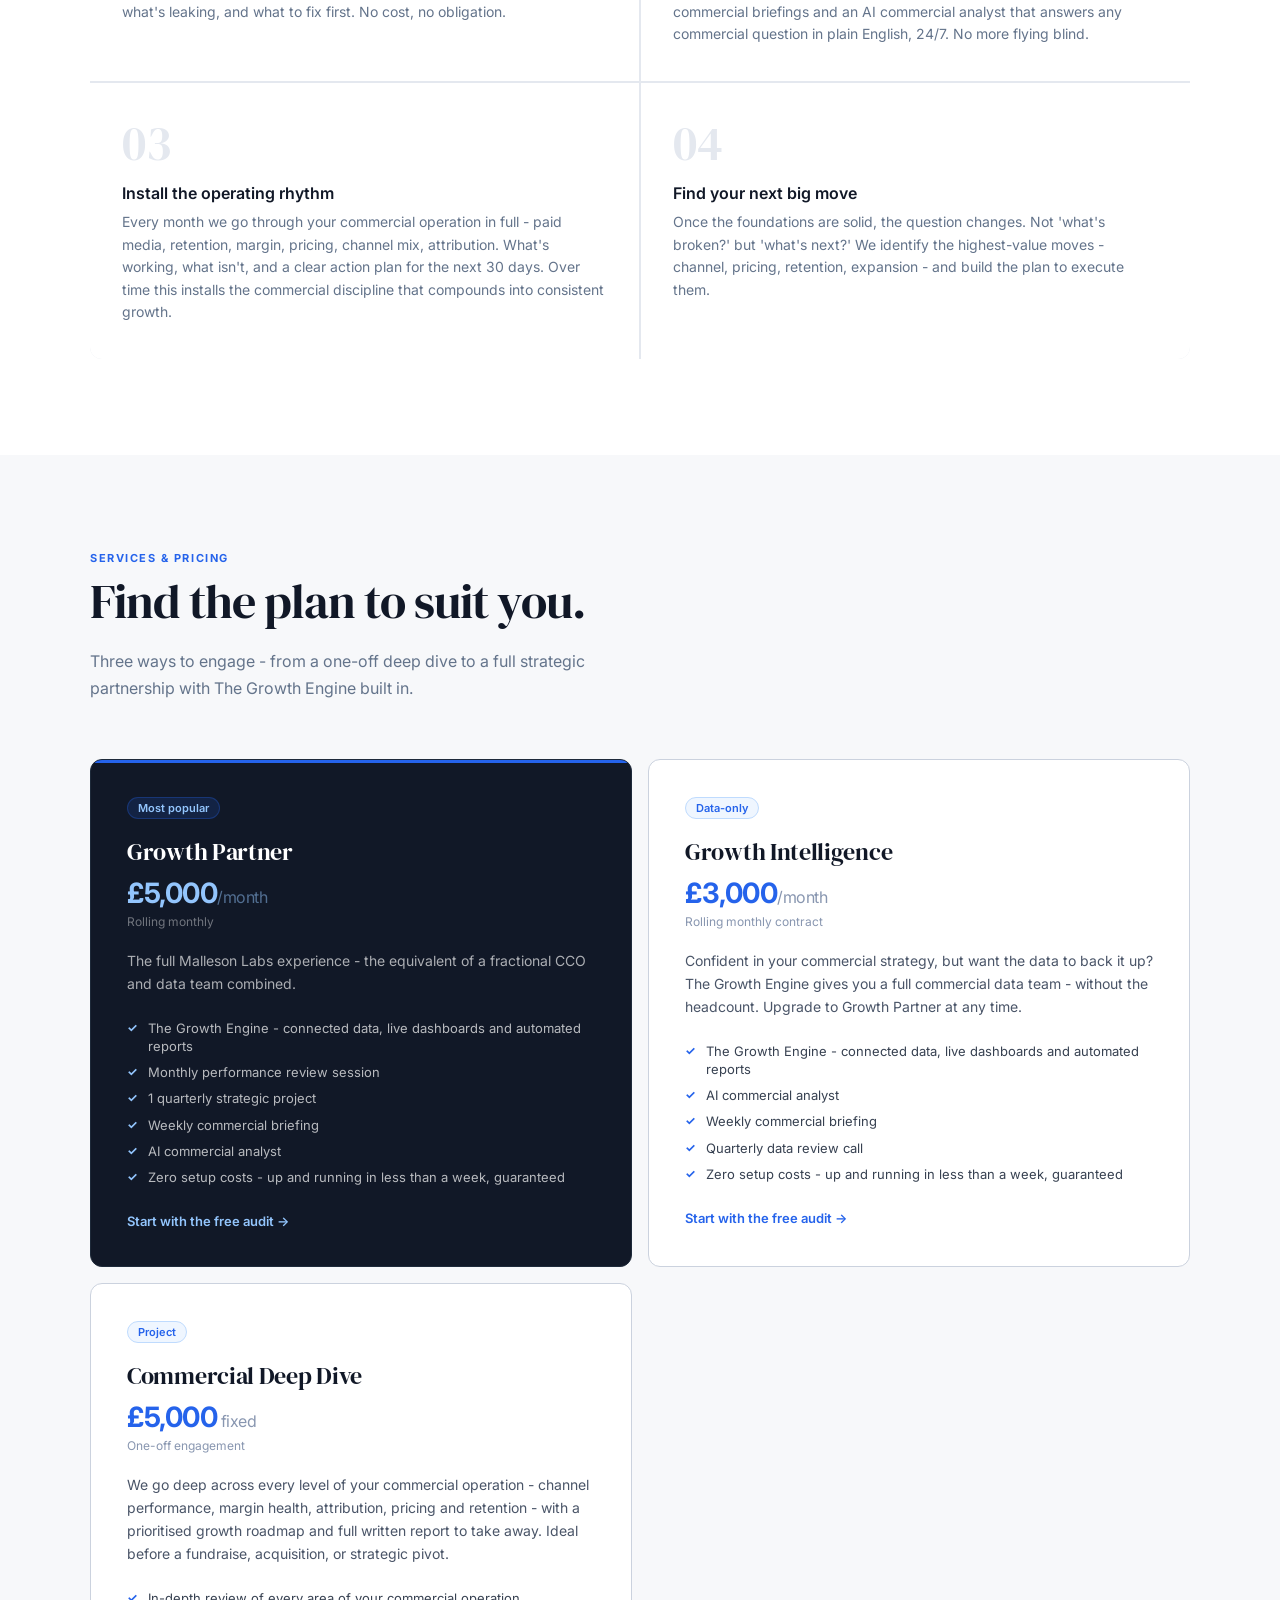
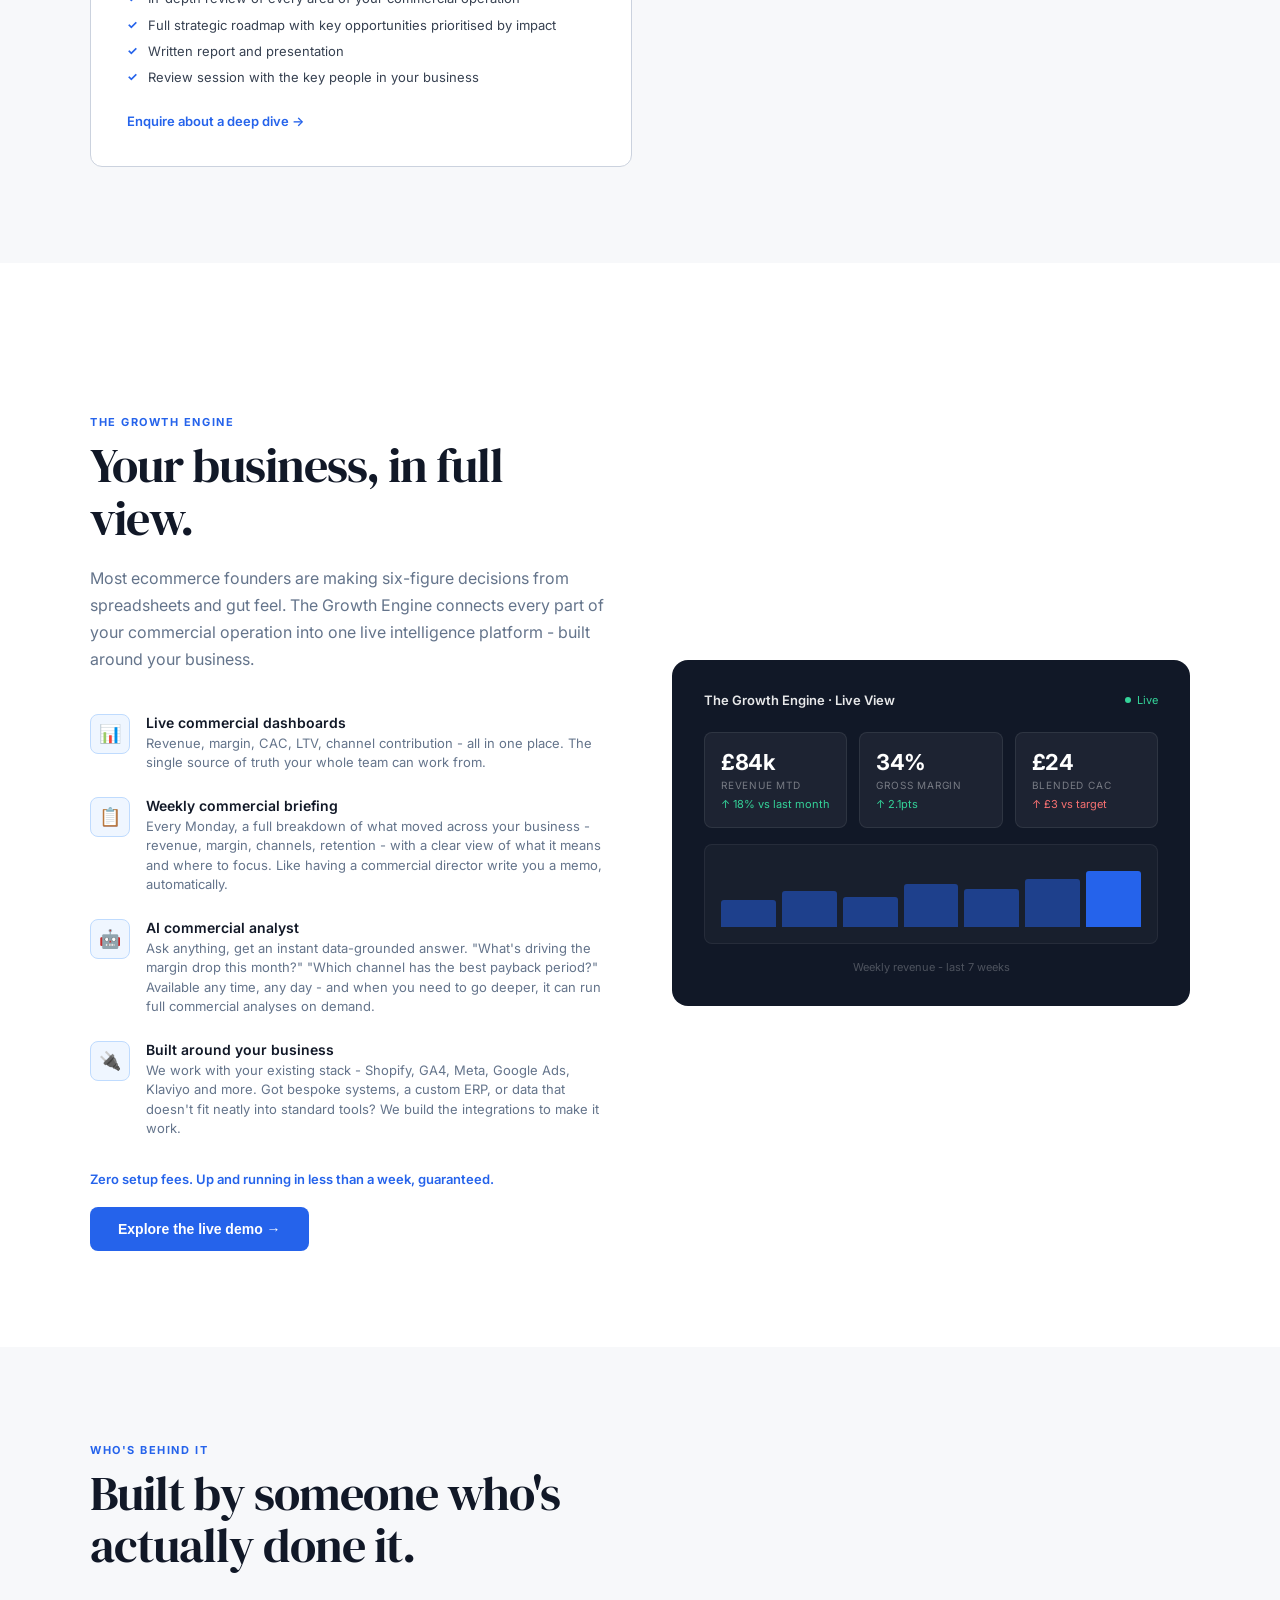
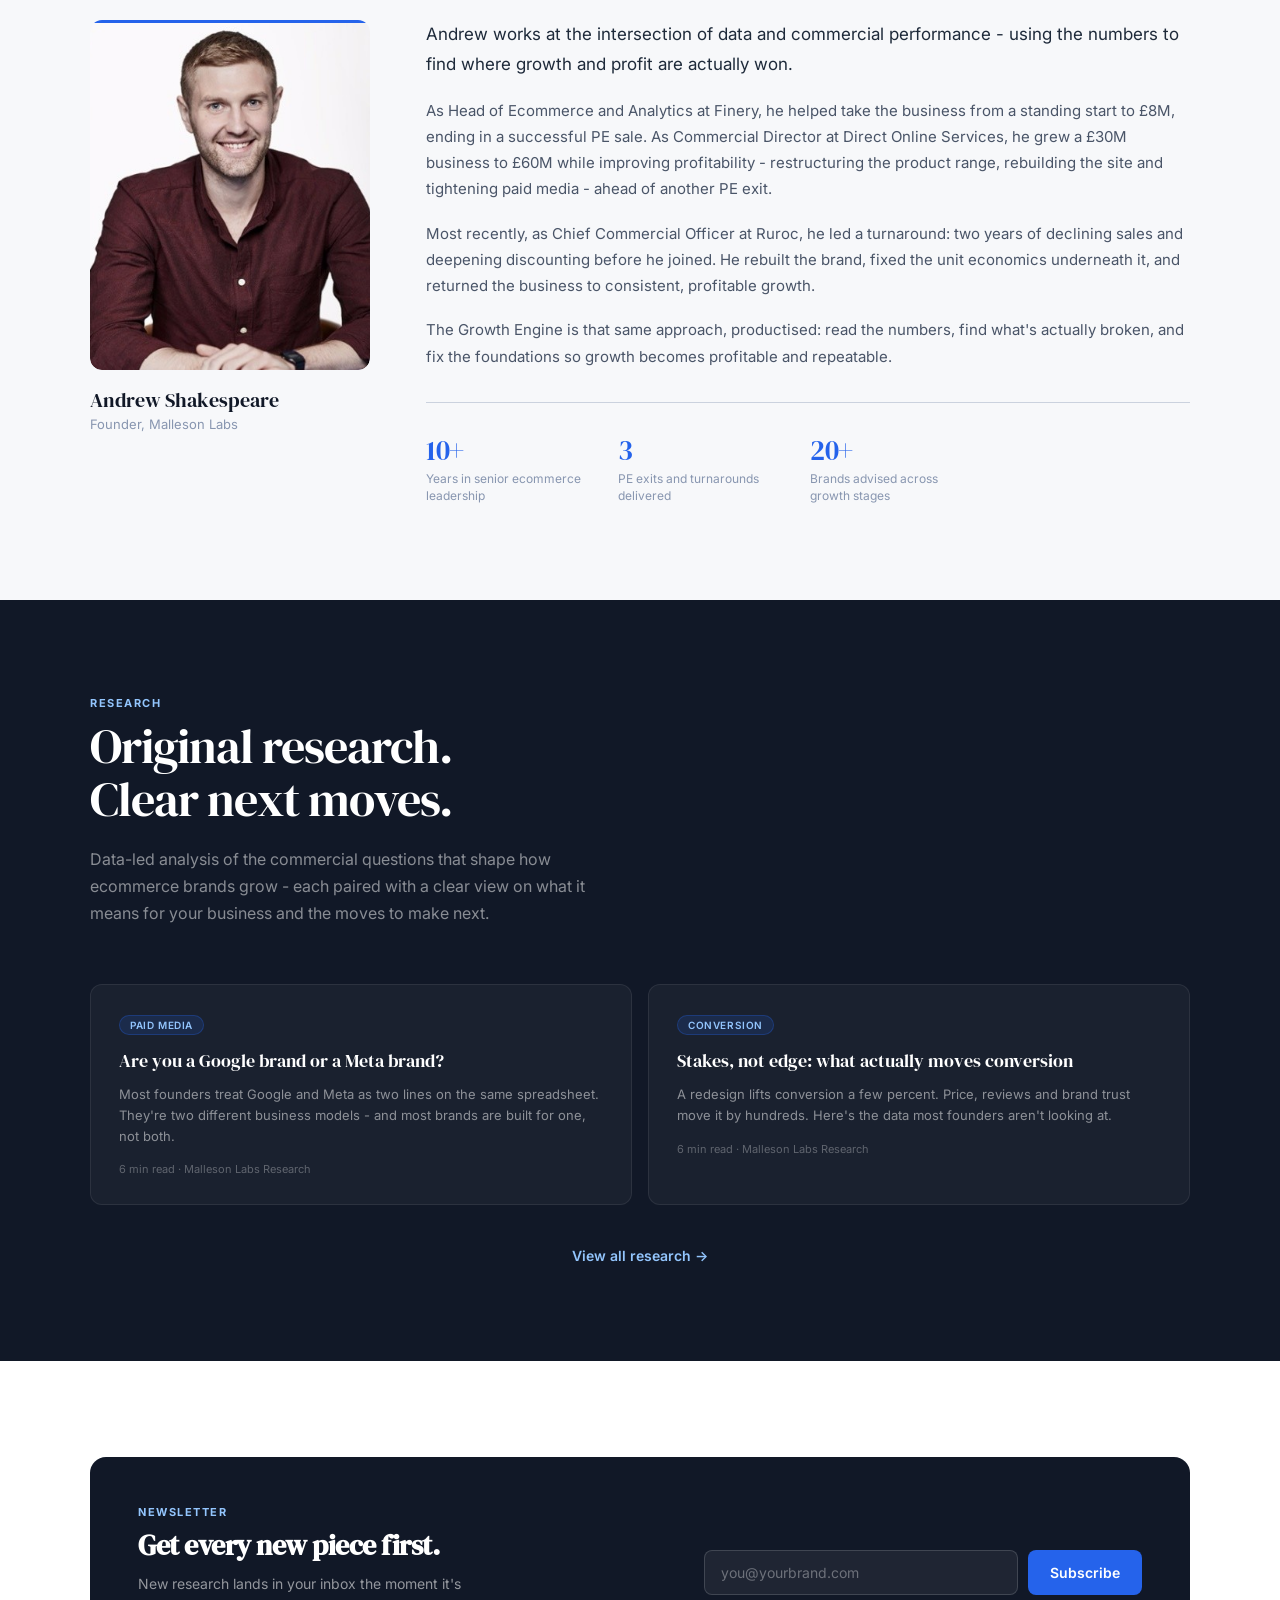
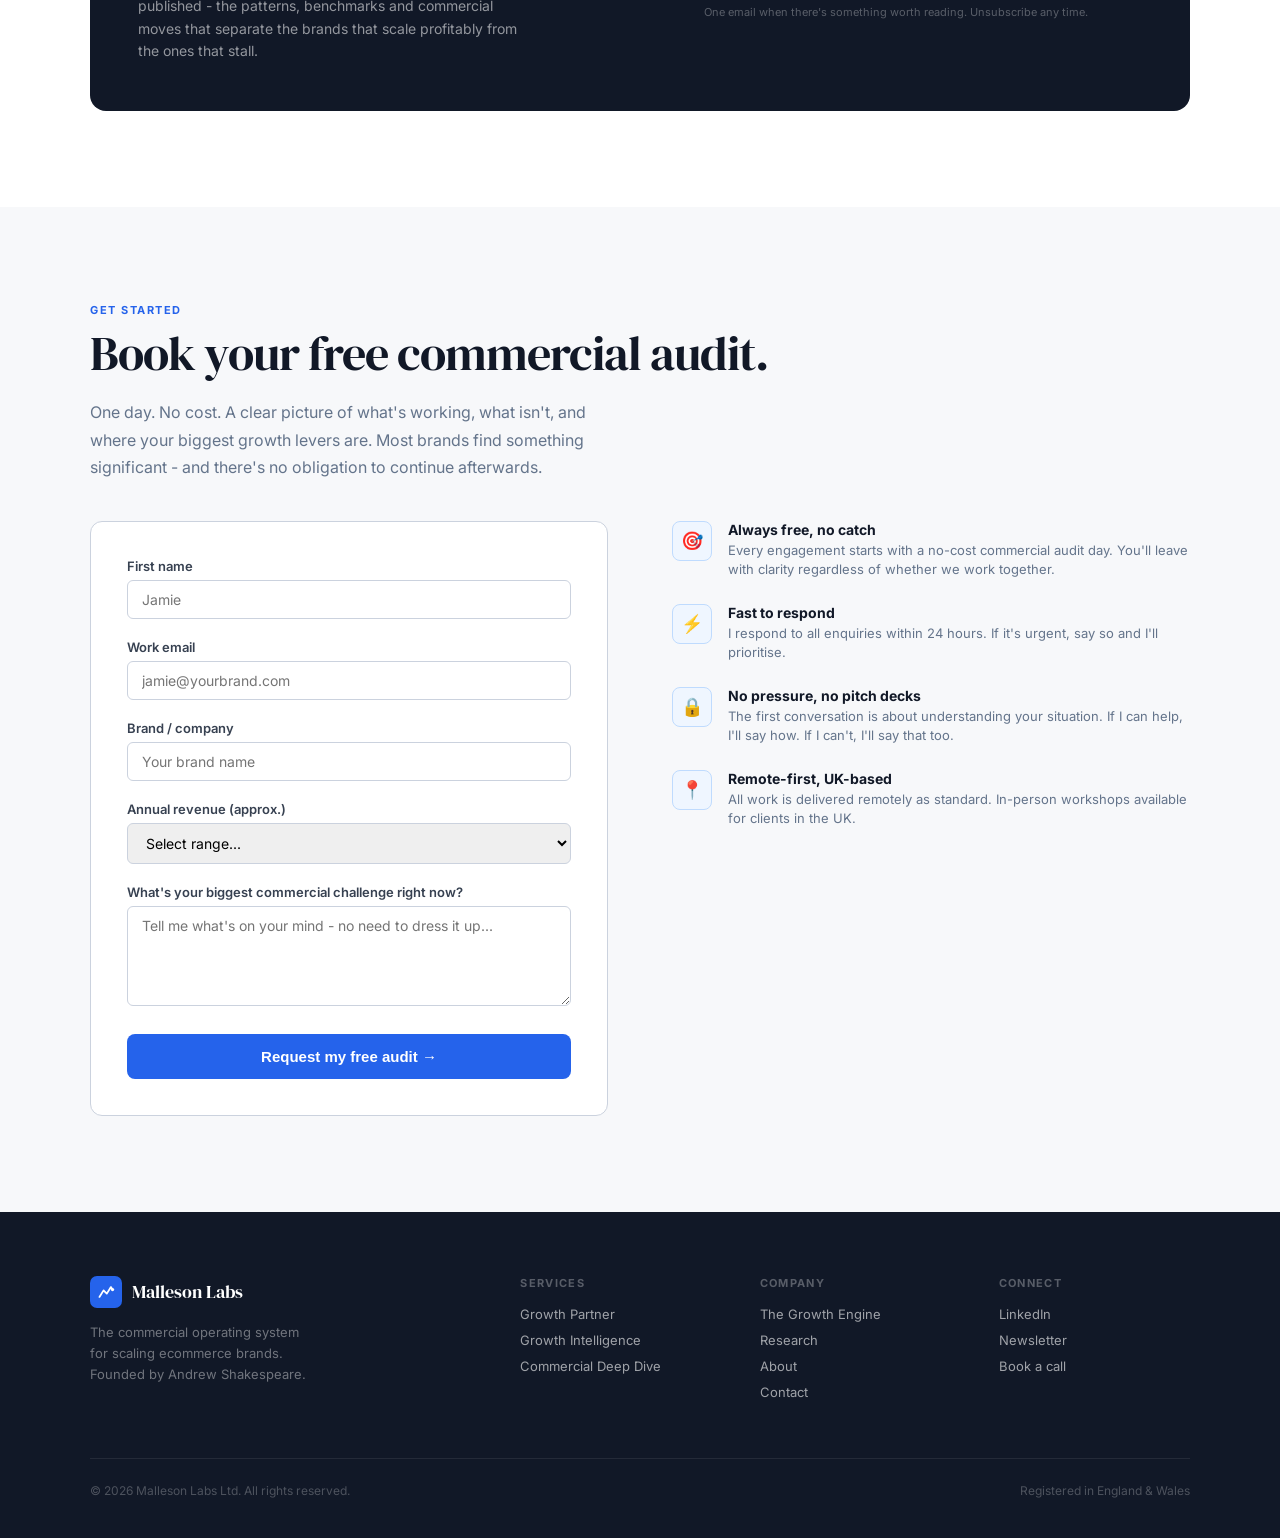
==== commit 746c57f9: "Reframe newsletter to capture-focused copy, removing overlap with research section" ====
--- a/index.html
+++ b/index.html
@@ -646,8 +646,8 @@
     <div class="newsletter-banner">
       <div class="newsletter-content">
         <div class="section-eyebrow">Newsletter</div>
-        <h3>The commercial edge most founders are missing.</h3>
-        <p>Original research, frameworks and commercial analysis from the front line of scaling ecommerce - the patterns, benchmarks and moves that separate the brands that scale profitably from the ones that stall.</p>
+        <h3>Get every new piece first.</h3>
+        <p>New research lands in your inbox the moment it's published - the patterns, benchmarks and commercial moves that separate the brands that scale profitably from the ones that stall.</p>
       </div>
       <div class="newsletter-form">
         <div class="newsletter-input-row">
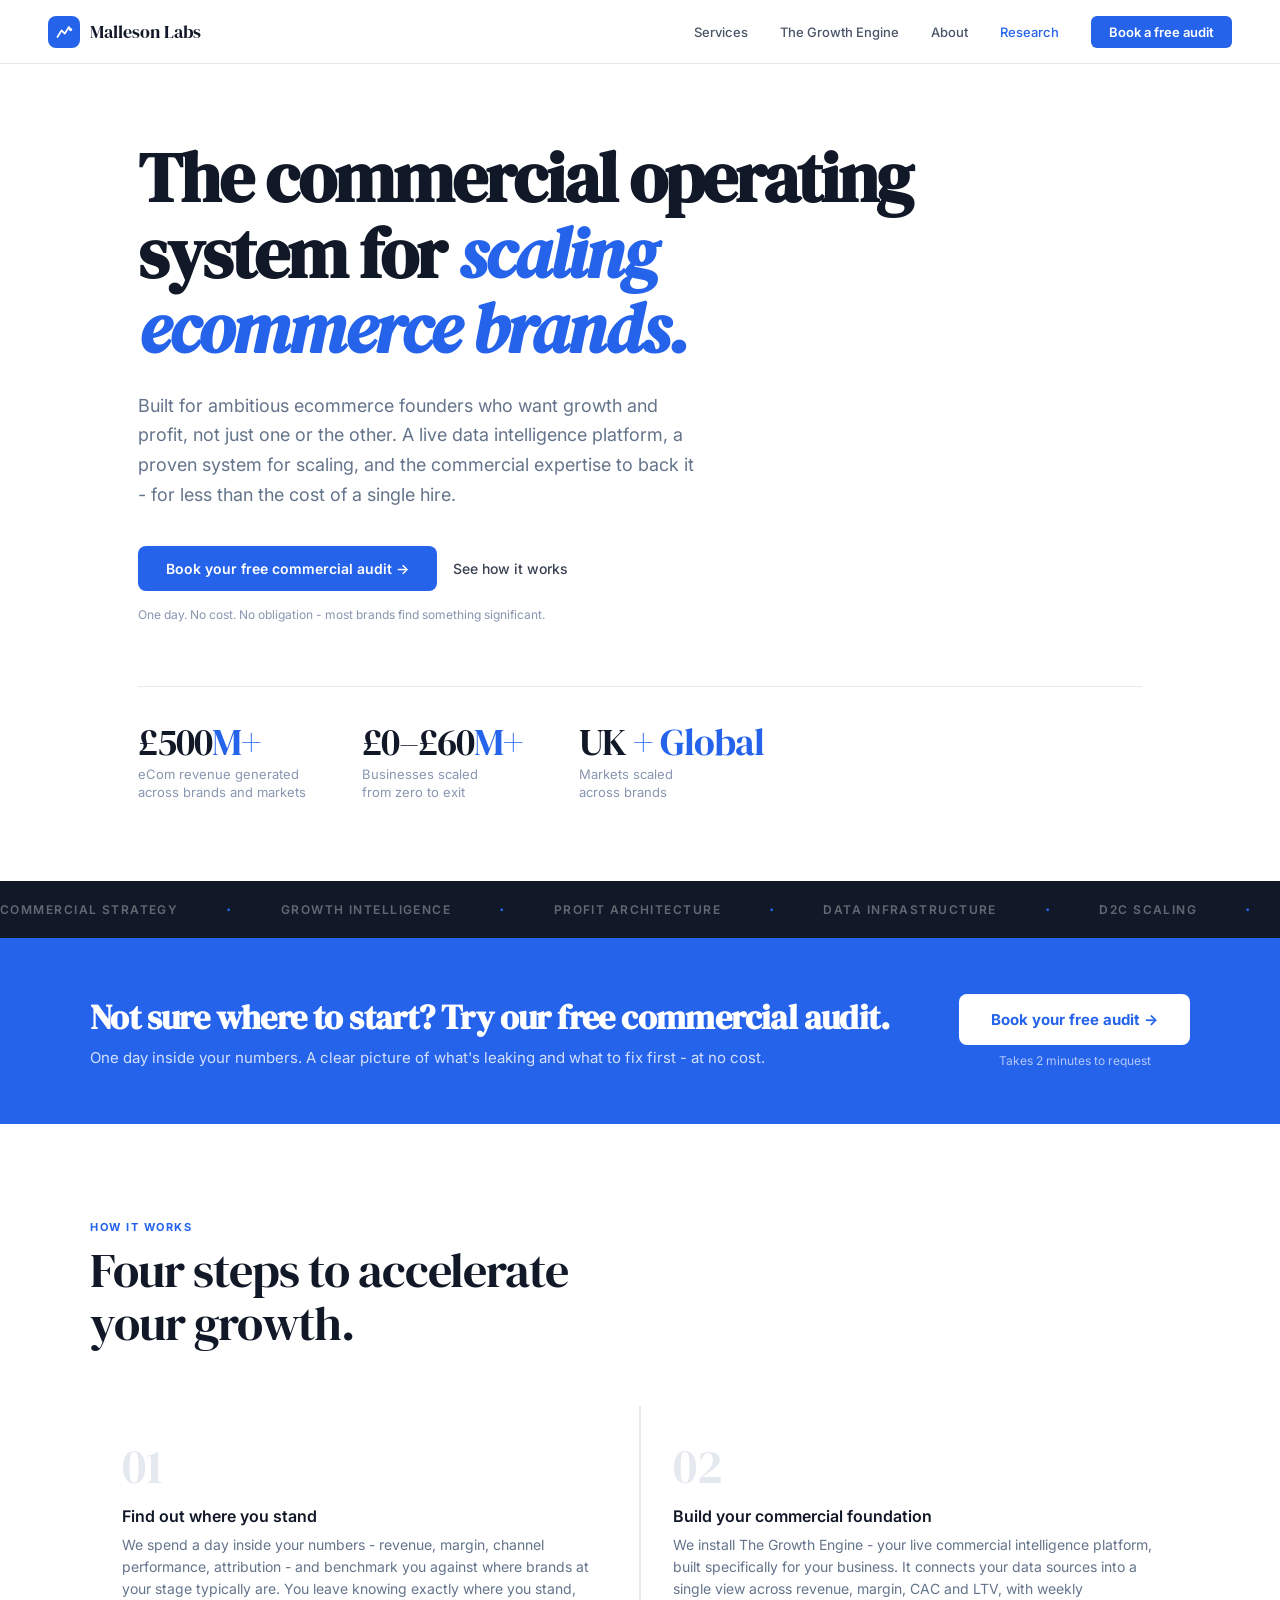
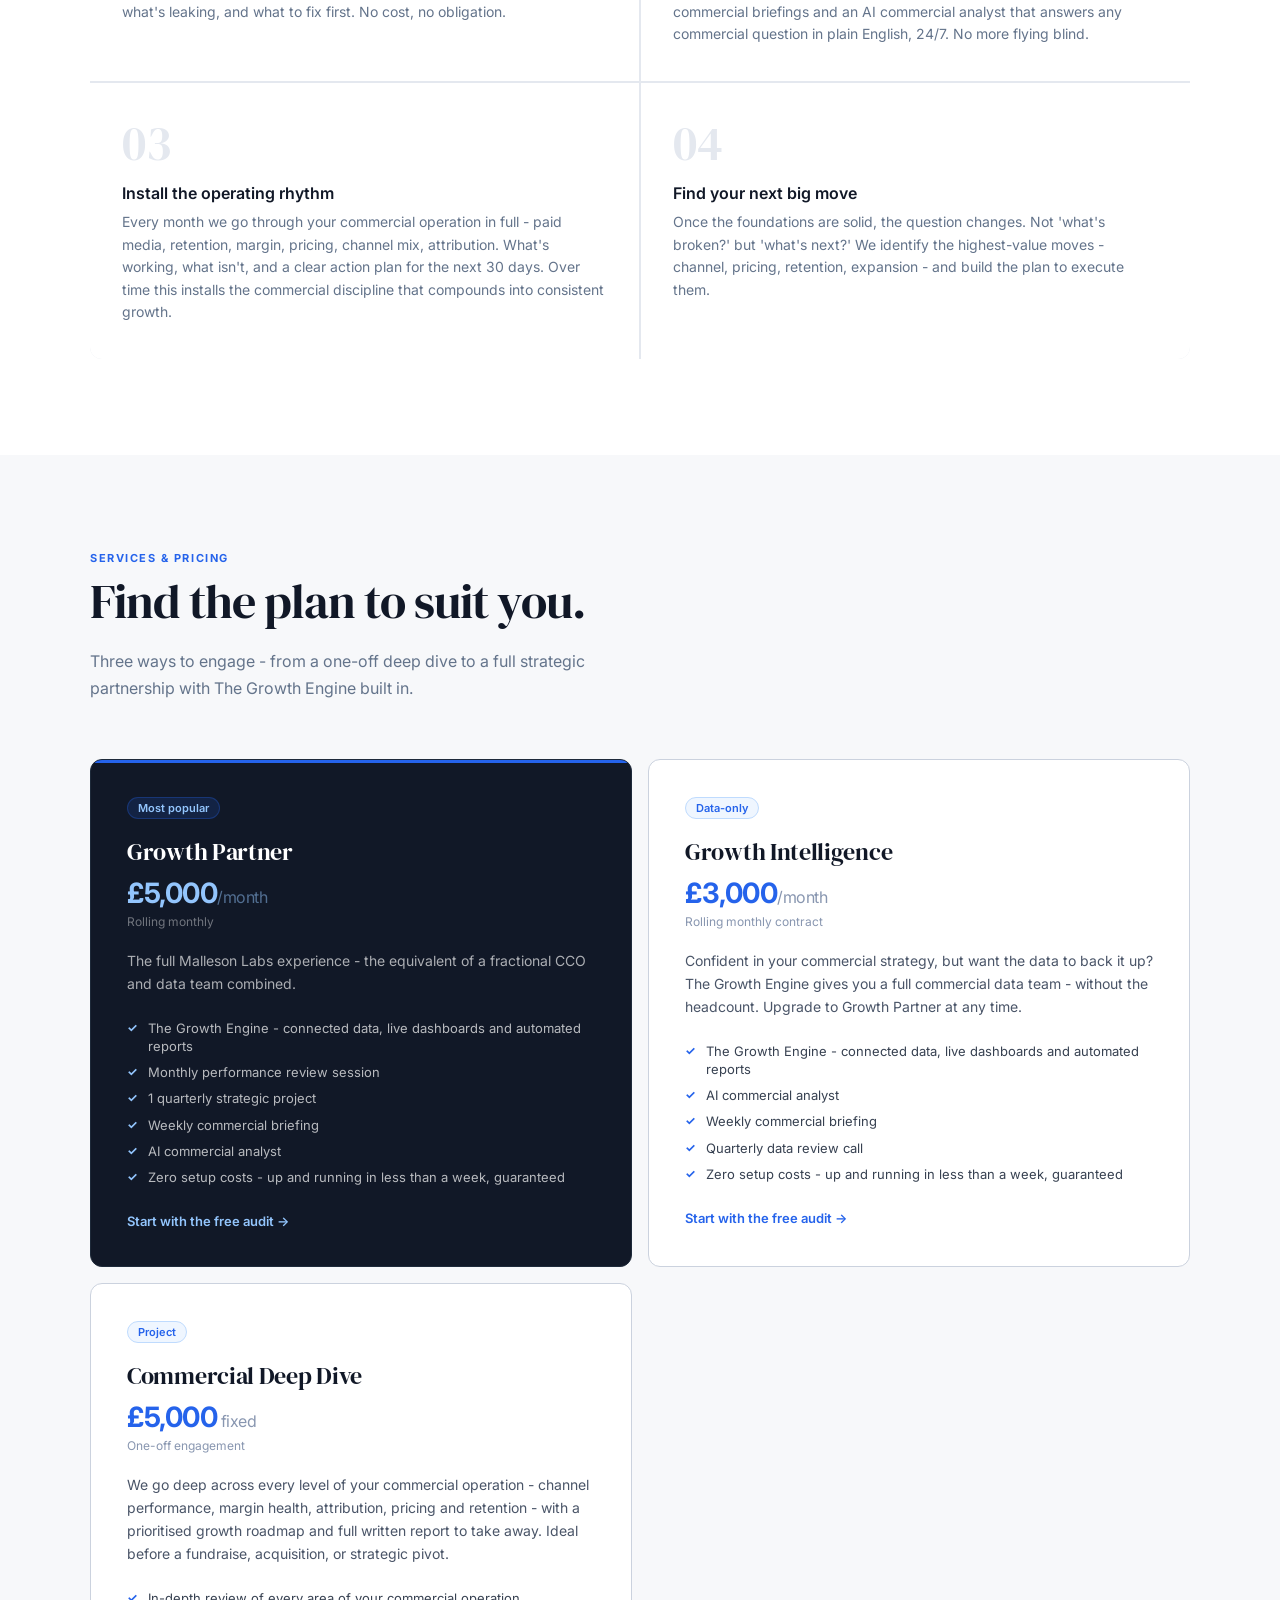
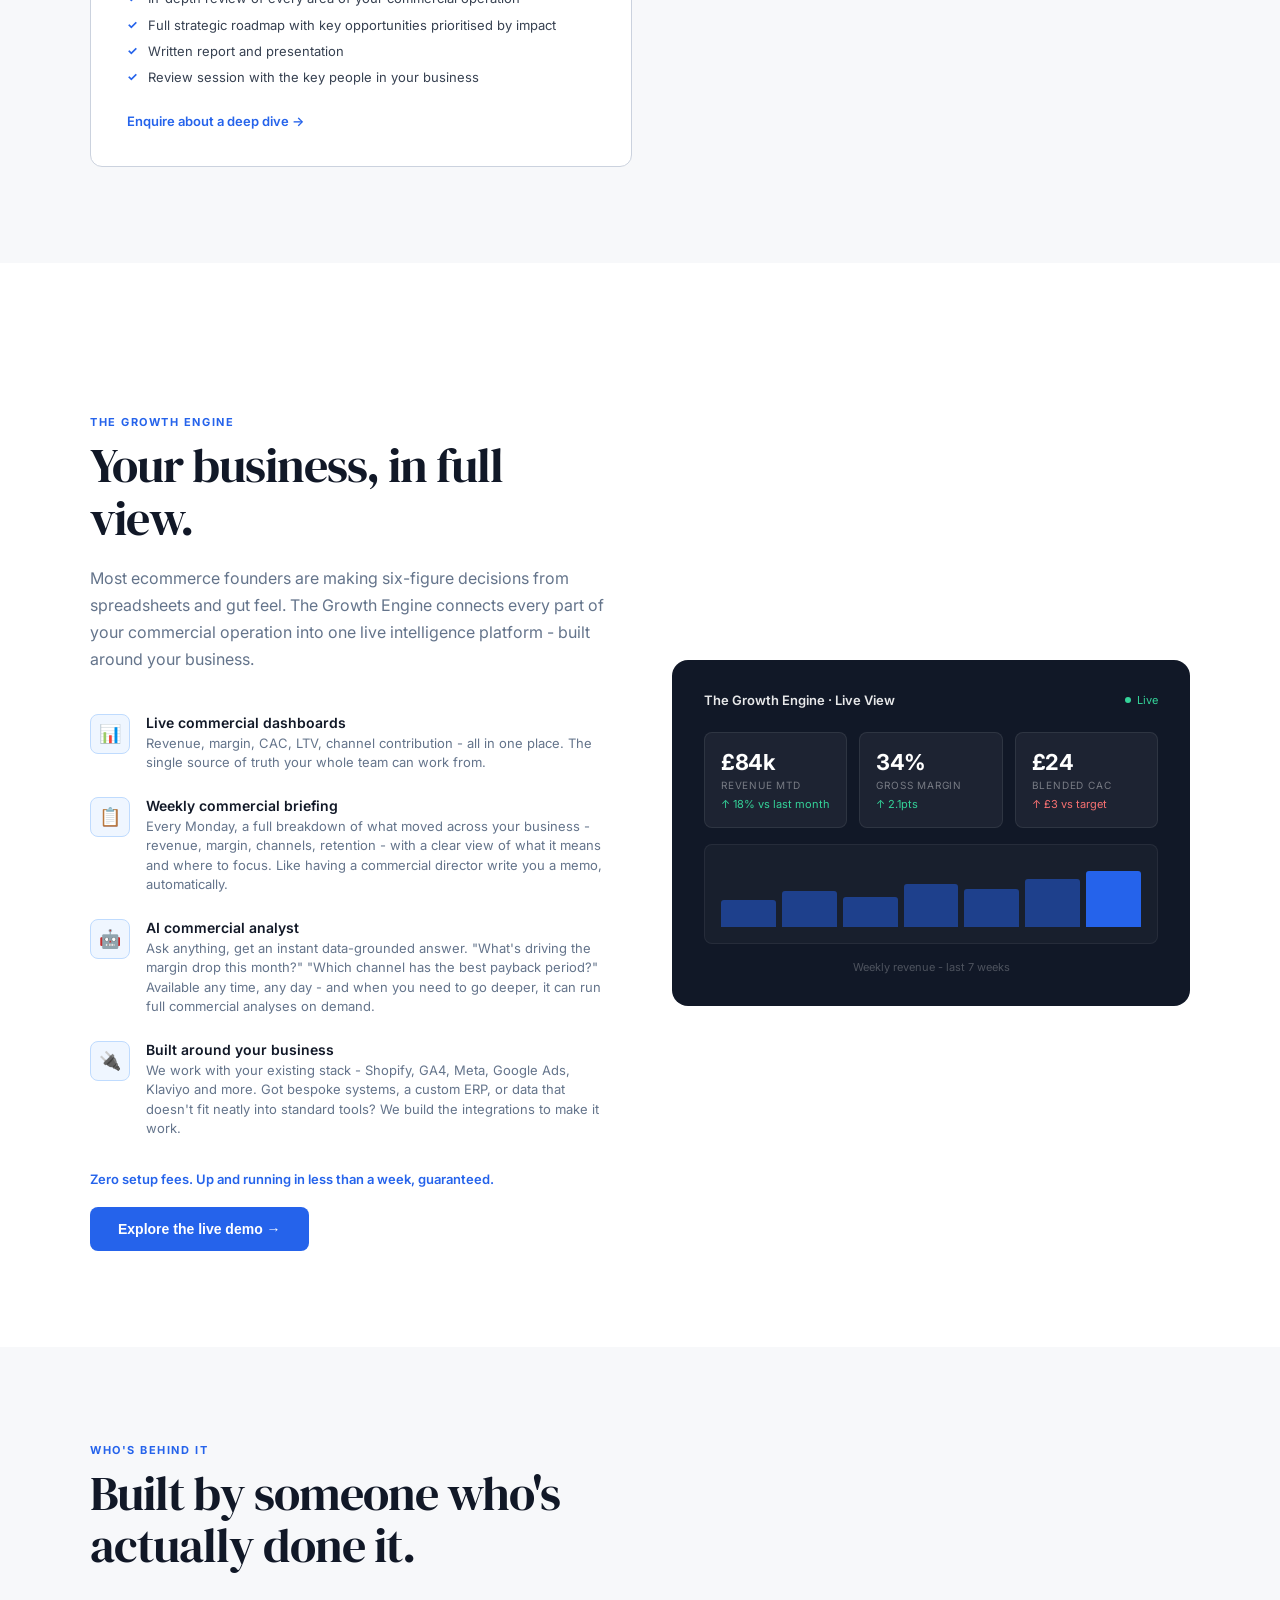
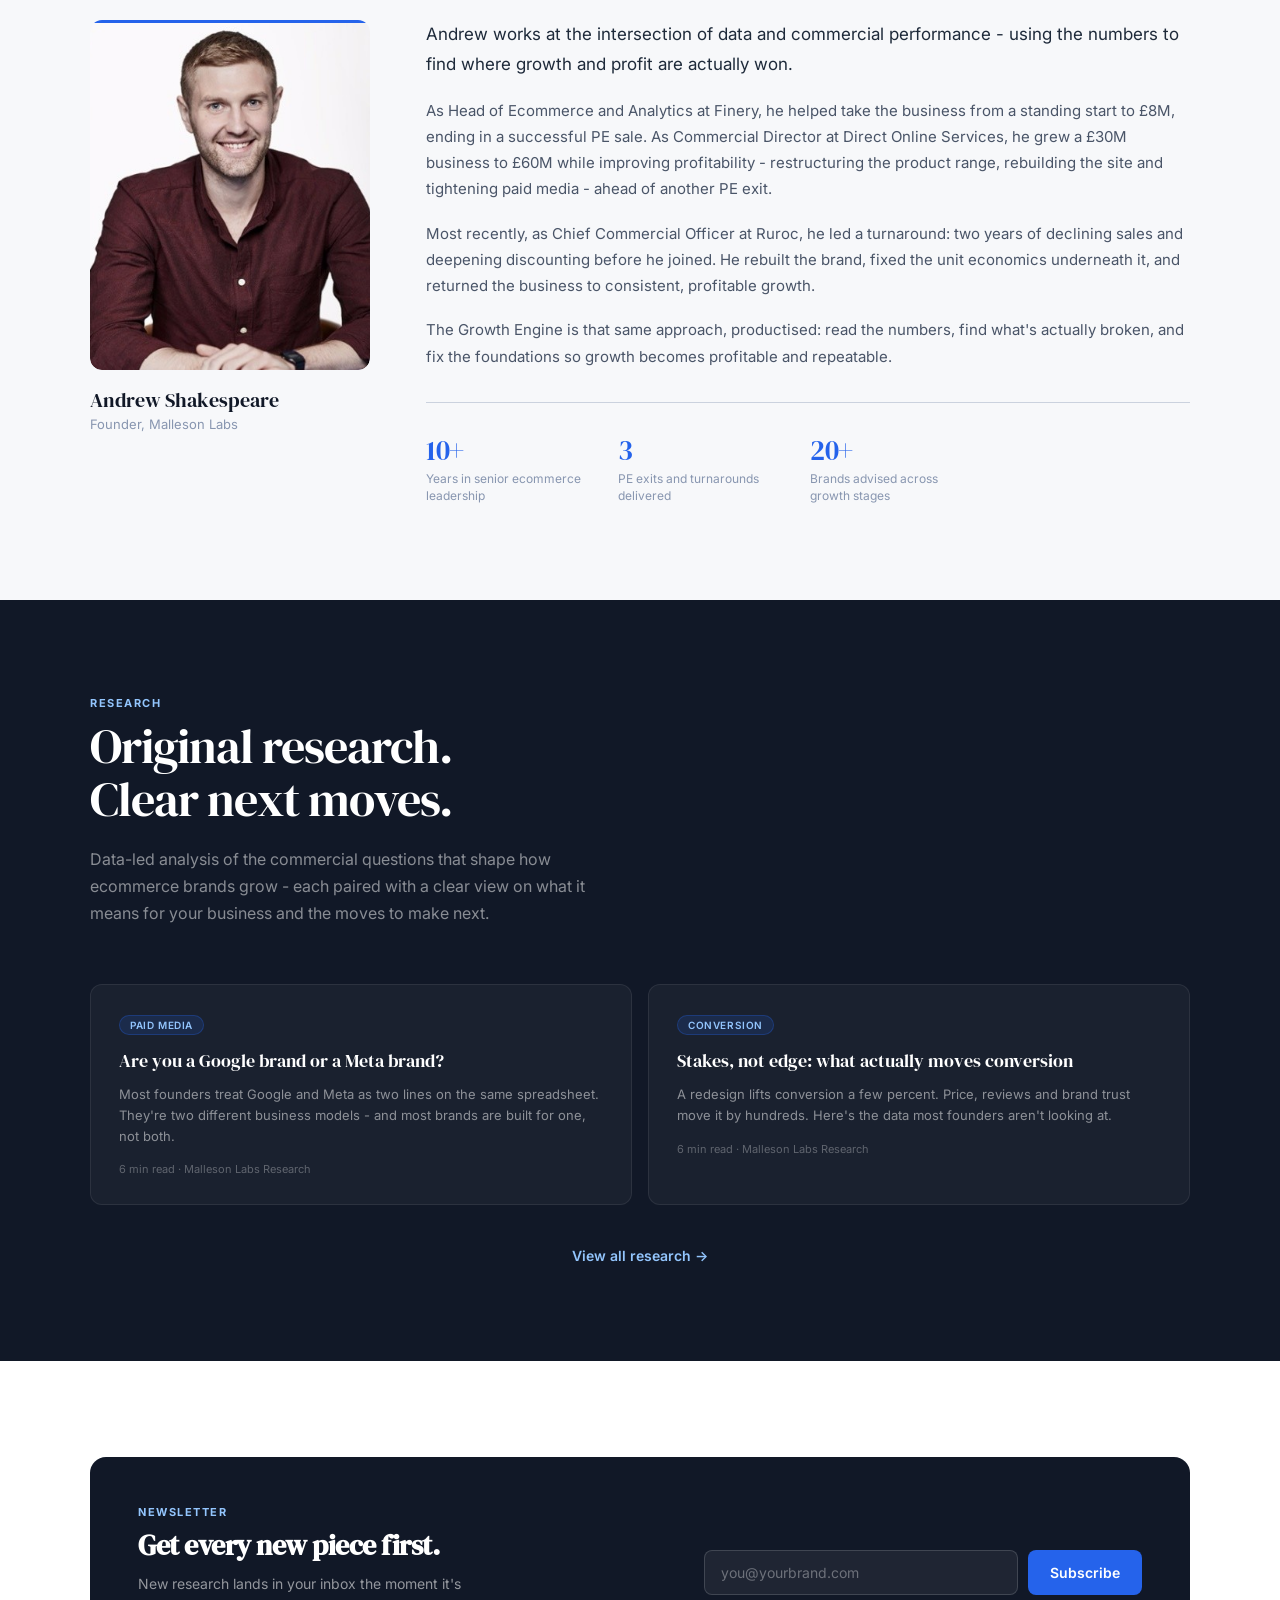
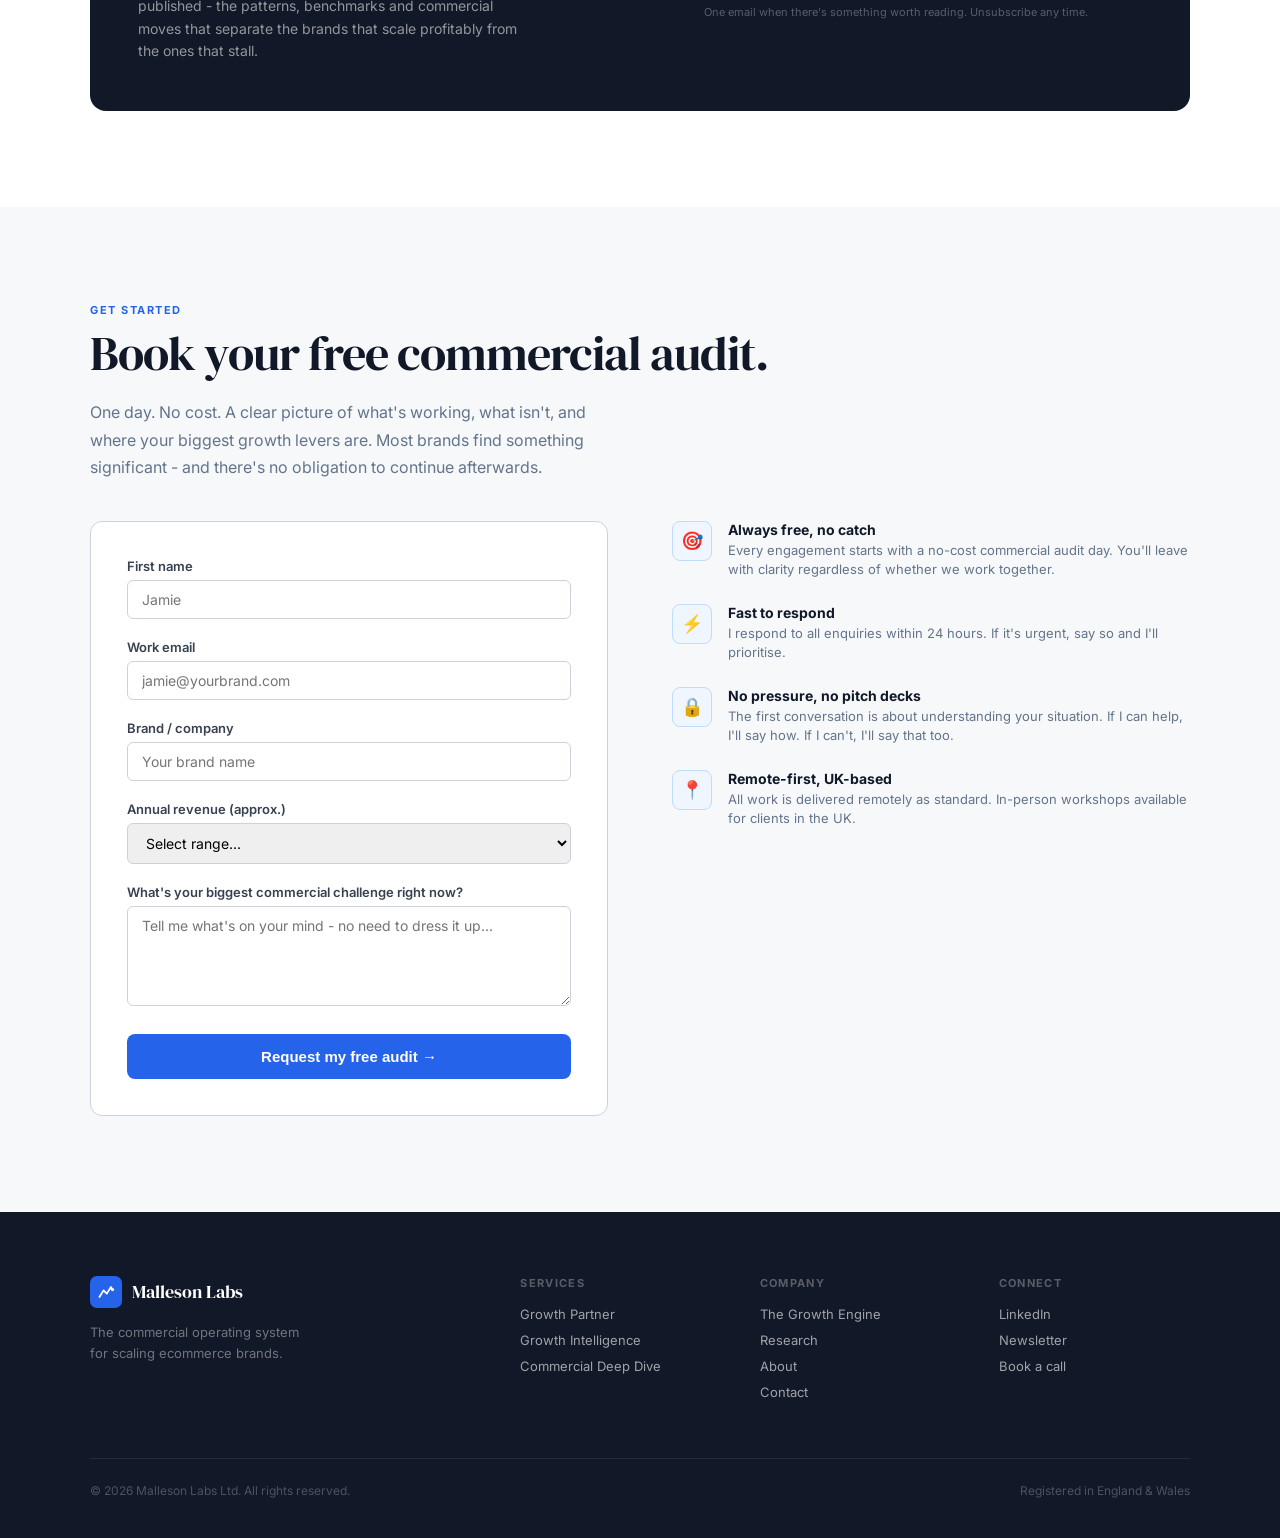
==== commit 71cf111f: "Remove 'Founded by Andrew Shakespeare' from footer tagline" ====
--- a/index.html
+++ b/index.html
@@ -733,7 +733,7 @@
         </div>
         <span class="footer-logo-text">Malleson Labs</span>
       </div>
-      <div class="footer-tagline">The commercial operating system for scaling ecommerce brands. Founded by Andrew Shakespeare.</div>
+      <div class="footer-tagline">The commercial operating system for scaling ecommerce brands.</div>
     </div>
     <div class="footer-col">
       <h4>Services</h4>
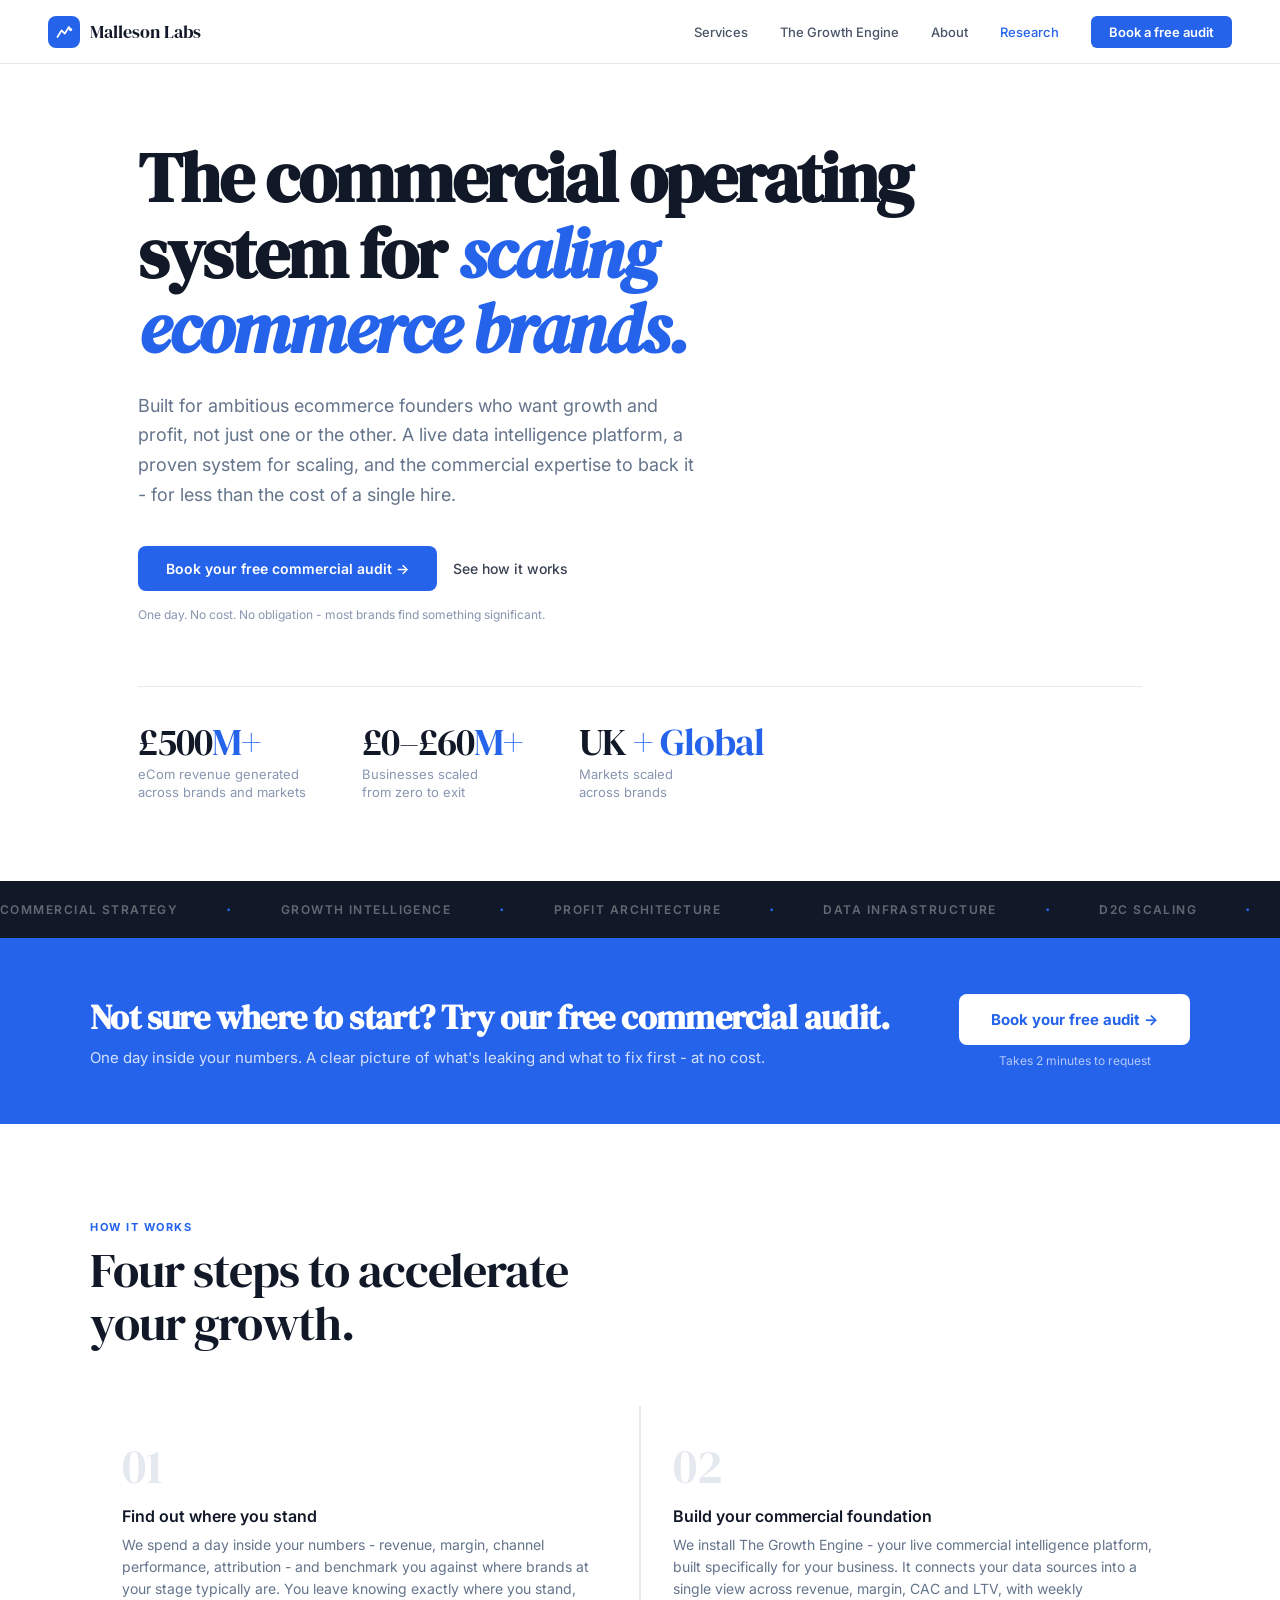
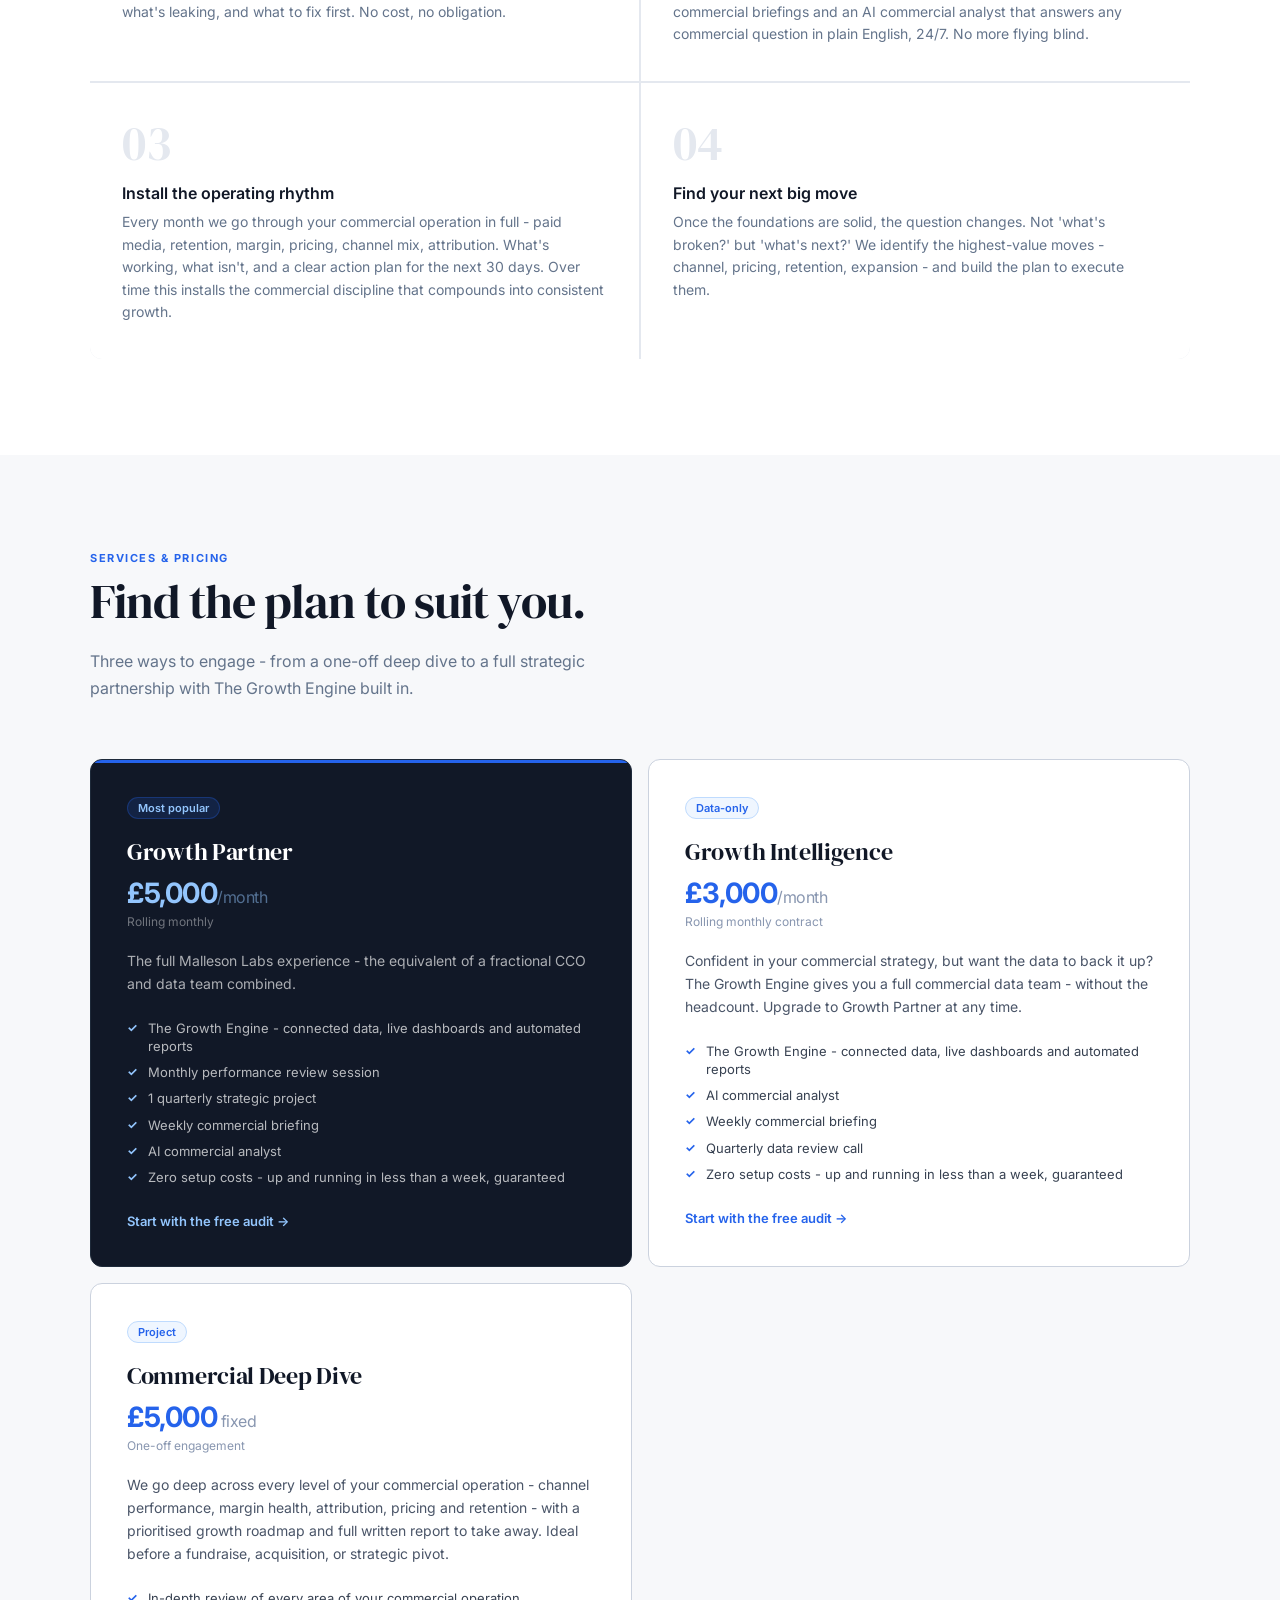
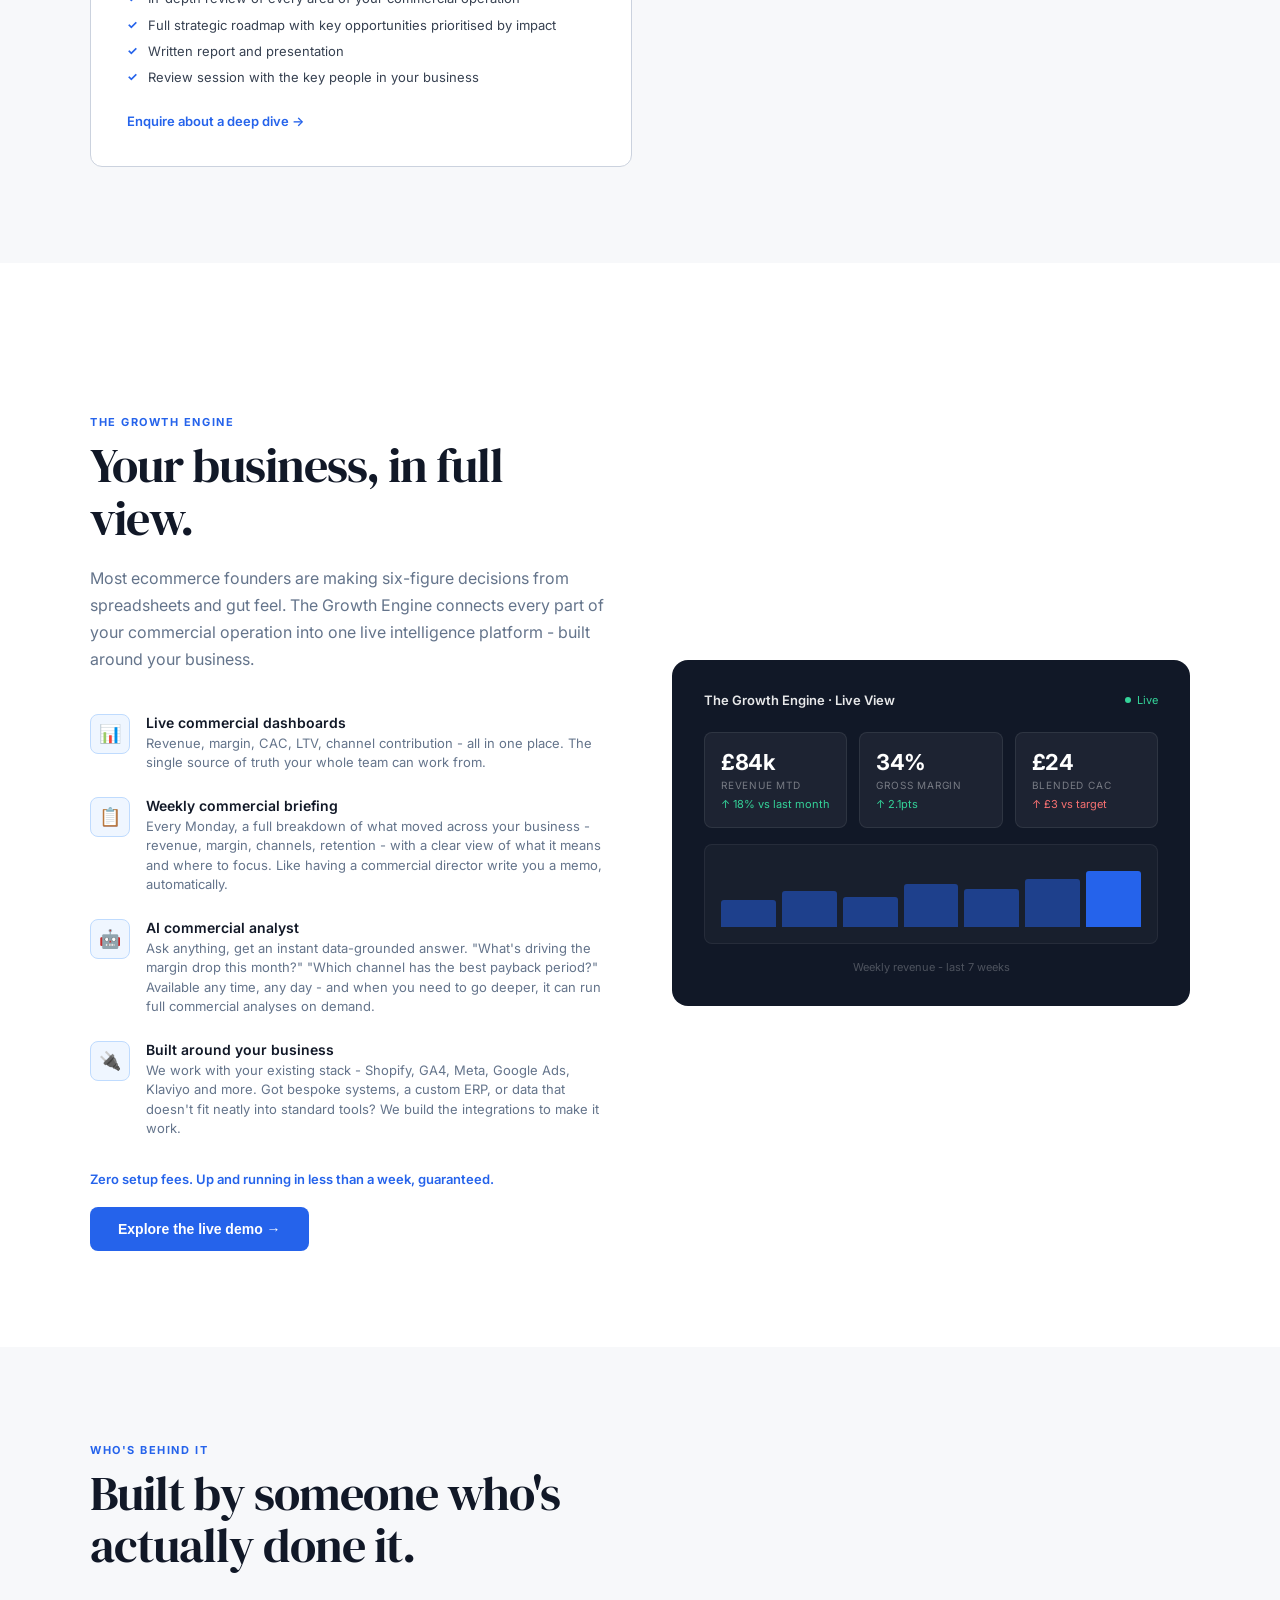
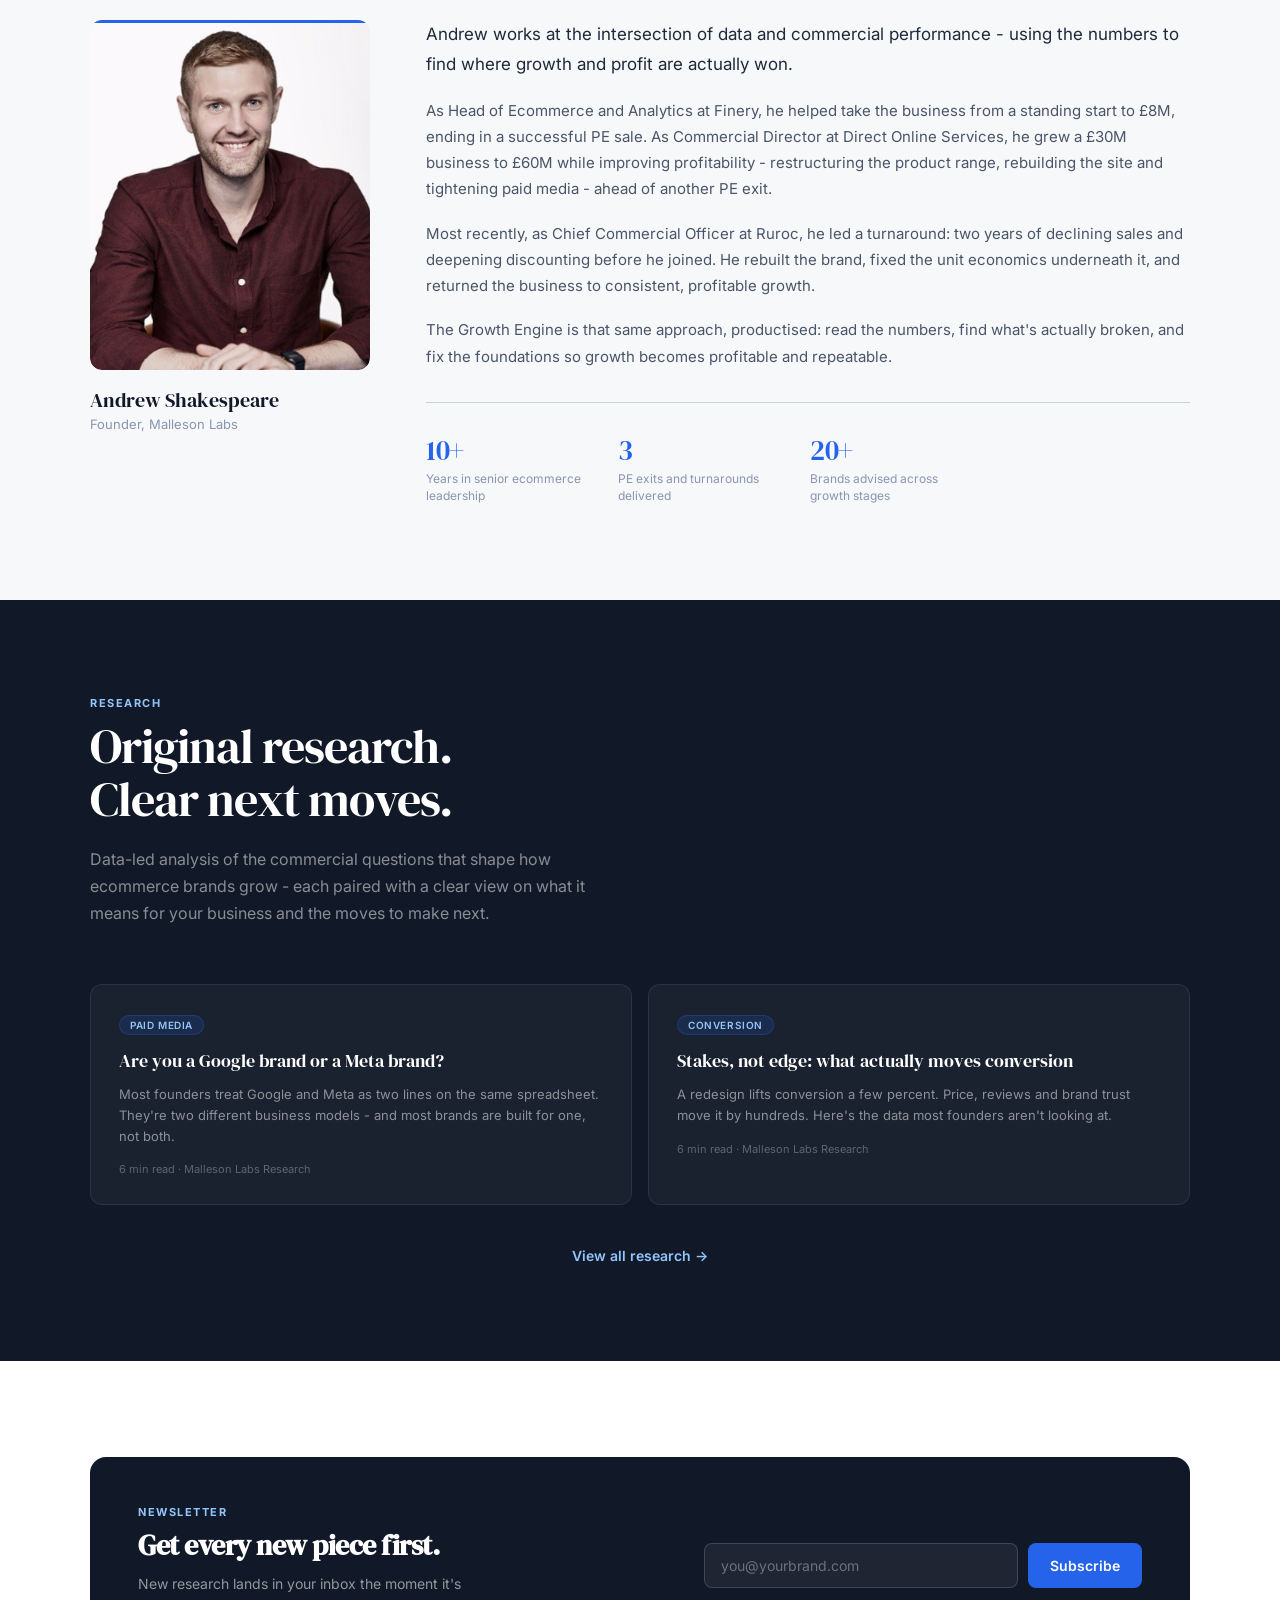
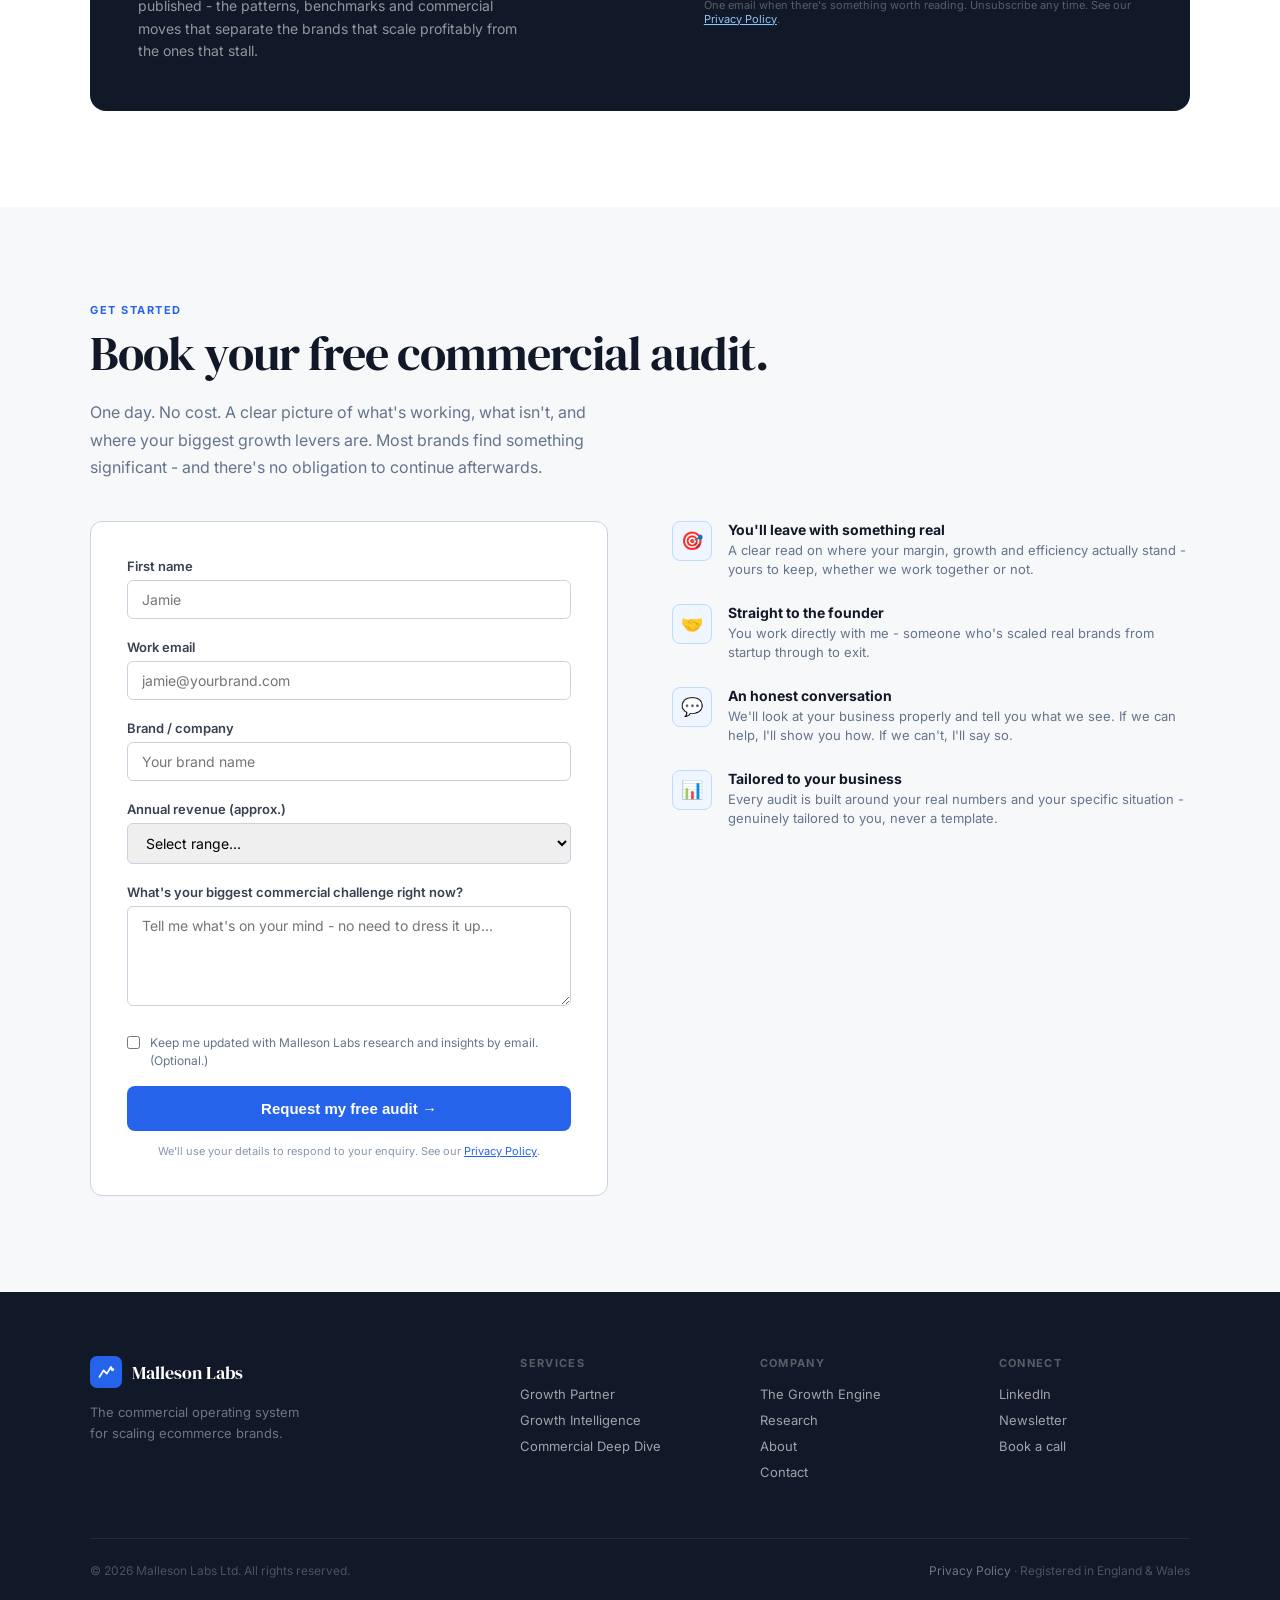
==== commit 06375fe7: "Add privacy policy page, GDPR consent on lead capture forms, rewrite audit proof points" ====
--- a/index.html
+++ b/index.html
@@ -654,7 +654,7 @@
           <input class="newsletter-input" type="email" placeholder="you@yourbrand.com">
           <button class="newsletter-submit">Subscribe</button>
         </div>
-        <div class="newsletter-microcopy">One email when there's something worth reading. Unsubscribe any time.</div>
+        <div class="newsletter-microcopy">One email when there's something worth reading. Unsubscribe any time. See our <a href="privacy.html" style="color:#93C5FD;">Privacy Policy</a>.</div>
       </div>
     </div>
   </div>
@@ -696,24 +696,29 @@
           <label style="display:block;font-size:13px;font-weight:600;color:var(--slate-700);margin-bottom:6px;">What's your biggest commercial challenge right now?</label>
           <textarea style="width:100%;padding:10px 14px;border:1.5px solid var(--slate-200);border-radius:6px;font-family:'Inter',sans-serif;font-size:14px;min-height:100px;" placeholder="Tell me what's on your mind - no need to dress it up..."></textarea>
         </div>
+        <label style="display:flex;gap:10px;align-items:flex-start;font-size:12px;color:var(--slate-500);line-height:1.5;margin-bottom:16px;cursor:pointer;">
+          <input type="checkbox" style="margin-top:2px;flex-shrink:0;">
+          <span>Keep me updated with Malleson Labs research and insights by email. (Optional.)</span>
+        </label>
         <button style="width:100%;padding:14px;background:var(--electric);color:white;border:none;border-radius:8px;font-size:15px;font-weight:600;cursor:pointer;">Request my free audit →</button>
+        <p style="font-size:11px;color:var(--slate-400);line-height:1.5;margin-top:12px;text-align:center;">We'll use your details to respond to your enquiry. See our <a href="privacy.html" target="_blank" style="color:var(--electric);">Privacy Policy</a>.</p>
       </div>
       <div style="display:flex;flex-direction:column;gap:24px;">
         <div style="display:flex;gap:16px;align-items:flex-start;">
           <div style="width:40px;height:40px;flex-shrink:0;background:var(--electric-light);border:1px solid var(--electric-mid);border-radius:8px;display:flex;align-items:center;justify-content:center;font-size:18px;">🎯</div>
-          <div><strong style="display:block;font-size:14px;color:var(--slate-900);margin-bottom:3px;">Always free, no catch</strong><p style="font-size:13px;color:var(--slate-500);line-height:1.5;">Every engagement starts with a no-cost commercial audit day. You'll leave with clarity regardless of whether we work together.</p></div>
+          <div><strong style="display:block;font-size:14px;color:var(--slate-900);margin-bottom:3px;">You'll leave with something real</strong><p style="font-size:13px;color:var(--slate-500);line-height:1.5;">A clear read on where your margin, growth and efficiency actually stand - yours to keep, whether we work together or not.</p></div>
         </div>
         <div style="display:flex;gap:16px;align-items:flex-start;">
-          <div style="width:40px;height:40px;flex-shrink:0;background:var(--electric-light);border:1px solid var(--electric-mid);border-radius:8px;display:flex;align-items:center;justify-content:center;font-size:18px;">⚡</div>
-          <div><strong style="display:block;font-size:14px;color:var(--slate-900);margin-bottom:3px;">Fast to respond</strong><p style="font-size:13px;color:var(--slate-500);line-height:1.5;">I respond to all enquiries within 24 hours. If it's urgent, say so and I'll prioritise.</p></div>
+          <div style="width:40px;height:40px;flex-shrink:0;background:var(--electric-light);border:1px solid var(--electric-mid);border-radius:8px;display:flex;align-items:center;justify-content:center;font-size:18px;">🤝</div>
+          <div><strong style="display:block;font-size:14px;color:var(--slate-900);margin-bottom:3px;">Straight to the founder</strong><p style="font-size:13px;color:var(--slate-500);line-height:1.5;">You work directly with me - someone who's scaled real brands from startup through to exit.</p></div>
         </div>
         <div style="display:flex;gap:16px;align-items:flex-start;">
-          <div style="width:40px;height:40px;flex-shrink:0;background:var(--electric-light);border:1px solid var(--electric-mid);border-radius:8px;display:flex;align-items:center;justify-content:center;font-size:18px;">🔒</div>
-          <div><strong style="display:block;font-size:14px;color:var(--slate-900);margin-bottom:3px;">No pressure, no pitch decks</strong><p style="font-size:13px;color:var(--slate-500);line-height:1.5;">The first conversation is about understanding your situation. If I can help, I'll say how. If I can't, I'll say that too.</p></div>
+          <div style="width:40px;height:40px;flex-shrink:0;background:var(--electric-light);border:1px solid var(--electric-mid);border-radius:8px;display:flex;align-items:center;justify-content:center;font-size:18px;">💬</div>
+          <div><strong style="display:block;font-size:14px;color:var(--slate-900);margin-bottom:3px;">An honest conversation</strong><p style="font-size:13px;color:var(--slate-500);line-height:1.5;">We'll look at your business properly and tell you what we see. If we can help, I'll show you how. If we can't, I'll say so.</p></div>
         </div>
         <div style="display:flex;gap:16px;align-items:flex-start;">
-          <div style="width:40px;height:40px;flex-shrink:0;background:var(--electric-light);border:1px solid var(--electric-mid);border-radius:8px;display:flex;align-items:center;justify-content:center;font-size:18px;">📍</div>
-          <div><strong style="display:block;font-size:14px;color:var(--slate-900);margin-bottom:3px;">Remote-first, UK-based</strong><p style="font-size:13px;color:var(--slate-500);line-height:1.5;">All work is delivered remotely as standard. In-person workshops available for clients in the UK.</p></div>
+          <div style="width:40px;height:40px;flex-shrink:0;background:var(--electric-light);border:1px solid var(--electric-mid);border-radius:8px;display:flex;align-items:center;justify-content:center;font-size:18px;">📊</div>
+          <div><strong style="display:block;font-size:14px;color:var(--slate-900);margin-bottom:3px;">Tailored to your business</strong><p style="font-size:13px;color:var(--slate-500);line-height:1.5;">Every audit is built around your real numbers and your specific situation - genuinely tailored to you, never a template.</p></div>
         </div>
       </div>
     </div>
@@ -757,7 +762,7 @@
   </div>
   <div class="footer-bottom">
     <p>© 2026 Malleson Labs Ltd. All rights reserved.</p>
-    <p>Registered in England & Wales</p>
+    <p><a href="privacy.html" style="color:rgba(255,255,255,0.4);text-decoration:none;">Privacy Policy</a> · Registered in England & Wales</p>
   </div>
 </footer>
 
@@ -779,9 +784,13 @@
     <div id="demoFormWrap">
       <form class="demo-form" onsubmit="submitDemoForm(event)">
         <input type="email" class="demo-input" placeholder="Your email address" required id="demoEmail">
+        <label style="display:flex;gap:10px;align-items:flex-start;font-size:12px;color:var(--slate-500);line-height:1.5;text-align:left;cursor:pointer;">
+          <input type="checkbox" id="demoConsent" style="margin-top:2px;flex-shrink:0;">
+          <span>Keep me updated with Malleson Labs research and insights by email. (Optional — you'll get the demo either way.)</span>
+        </label>
         <button type="submit" class="btn-primary" style="text-align:center;">Get instant access →</button>
       </form>
-      <p class="demo-microcopy" style="margin-top: 10px;">No spam. Unsubscribe any time.</p>
+      <p class="demo-microcopy" style="margin-top: 10px;">We'll use your email to send you the demo link. See our <a href="privacy.html" target="_blank" style="color:var(--electric);">Privacy Policy</a>. Unsubscribe any time.</p>
     </div>
     <div class="demo-success" id="demoSuccess">
       <p>You're in. <a href="YOUR_DEMO_URL" target="_blank" style="color:var(--electric);font-weight:600;">Click here to access the demo →</a></p>
@@ -811,7 +820,9 @@
   function submitDemoForm(e) {
     e.preventDefault();
     var email = document.getElementById('demoEmail').value;
-    var url = MAILCHIMP_URL + '&EMAIL=' + encodeURIComponent(email) + '&c=handleMailchimpResponse';
+    var marketingConsent = document.getElementById('demoConsent').checked ? 'yes' : 'no';
+    // MARKETING merge field records whether the user opted in to marketing emails.
+    var url = MAILCHIMP_URL + '&EMAIL=' + encodeURIComponent(email) + '&MARKETING=' + marketingConsent + '&c=handleMailchimpResponse';
 
     window.handleMailchimpResponse = function(data) {
       document.getElementById('demoFormWrap').style.display = 'none';
